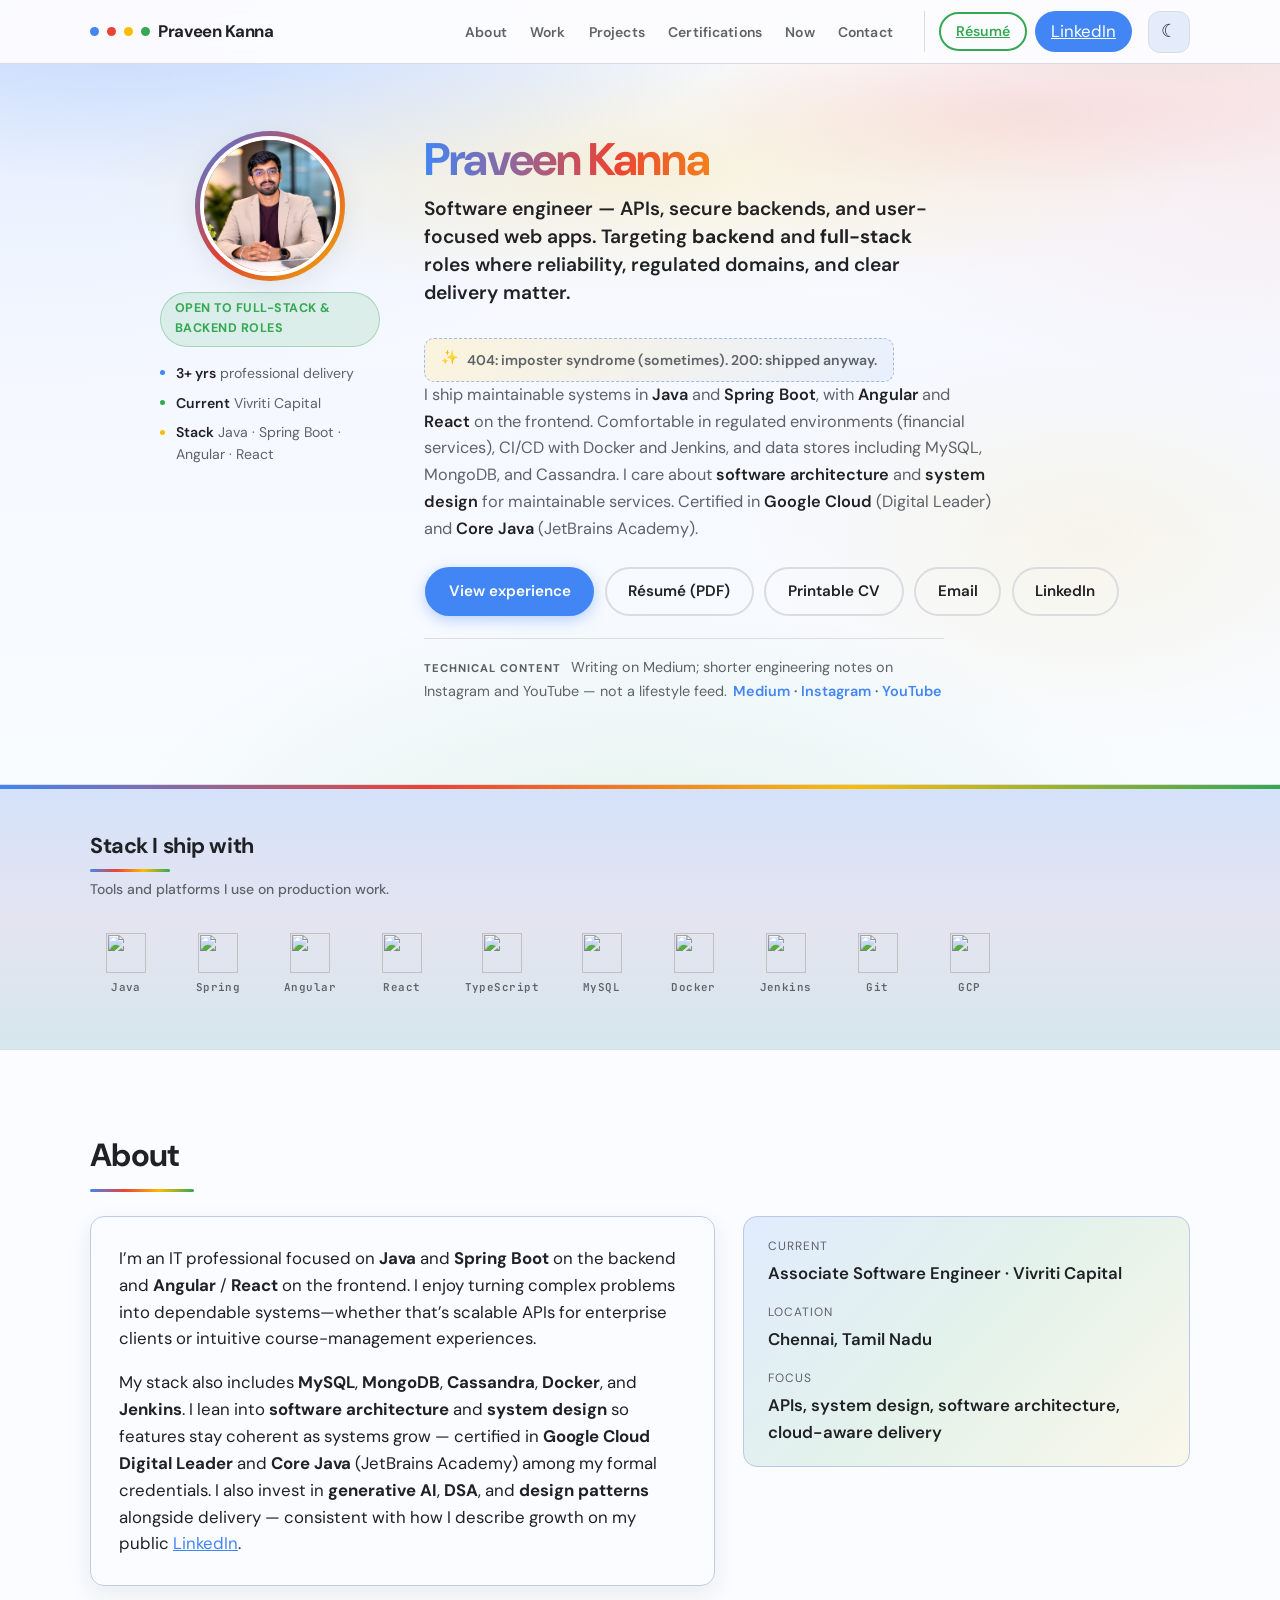
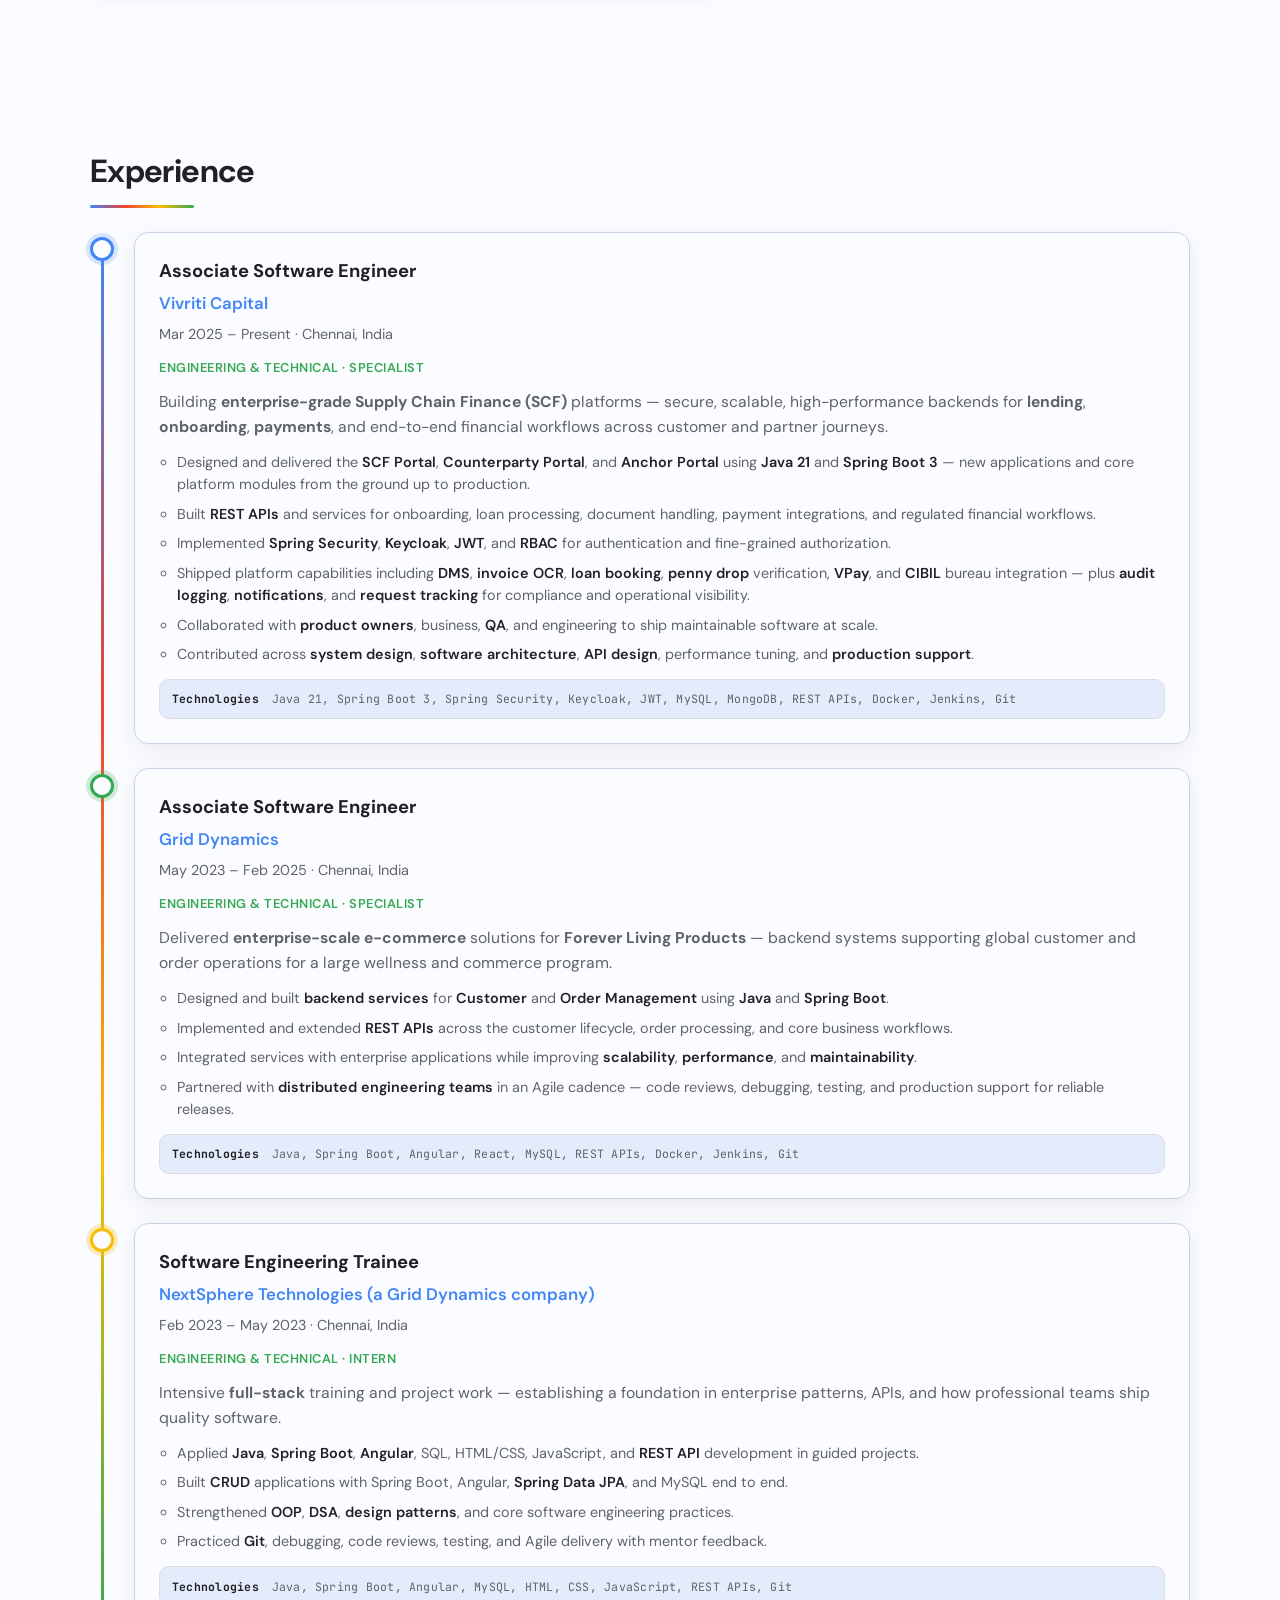
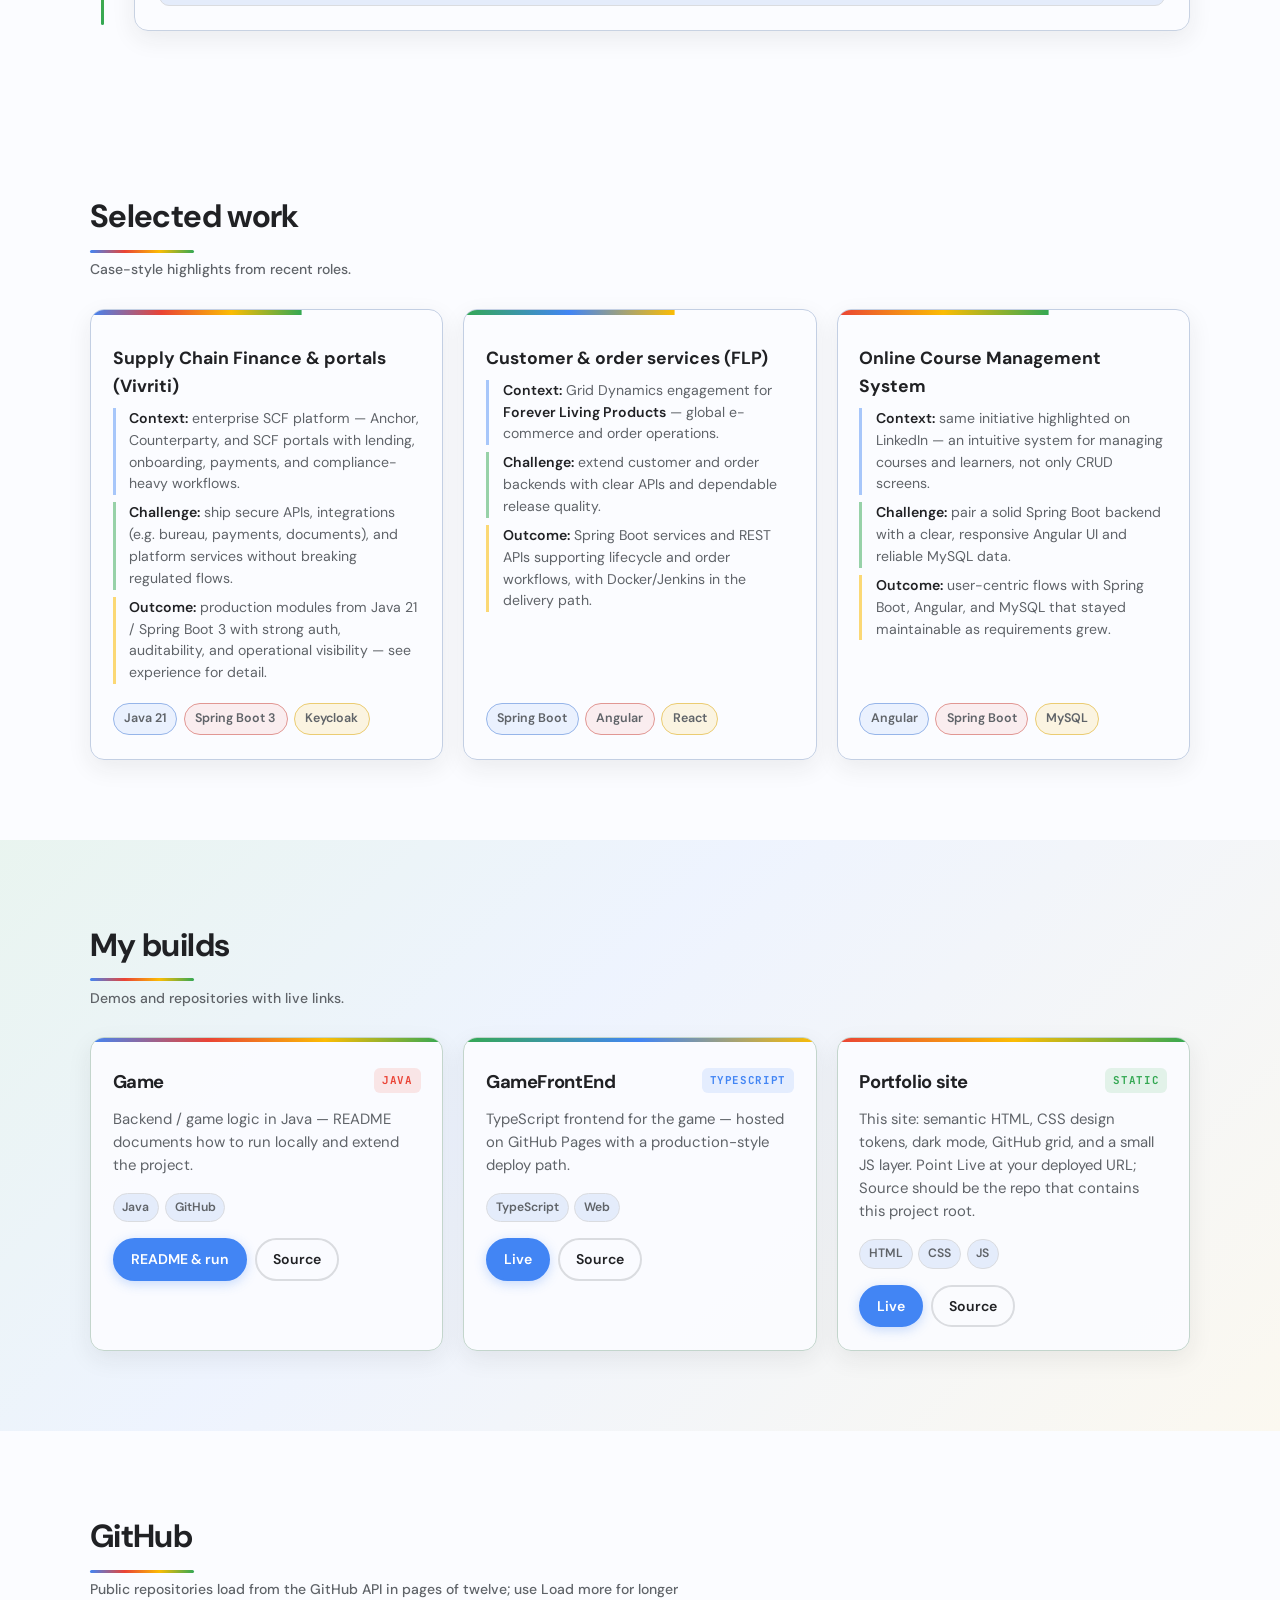
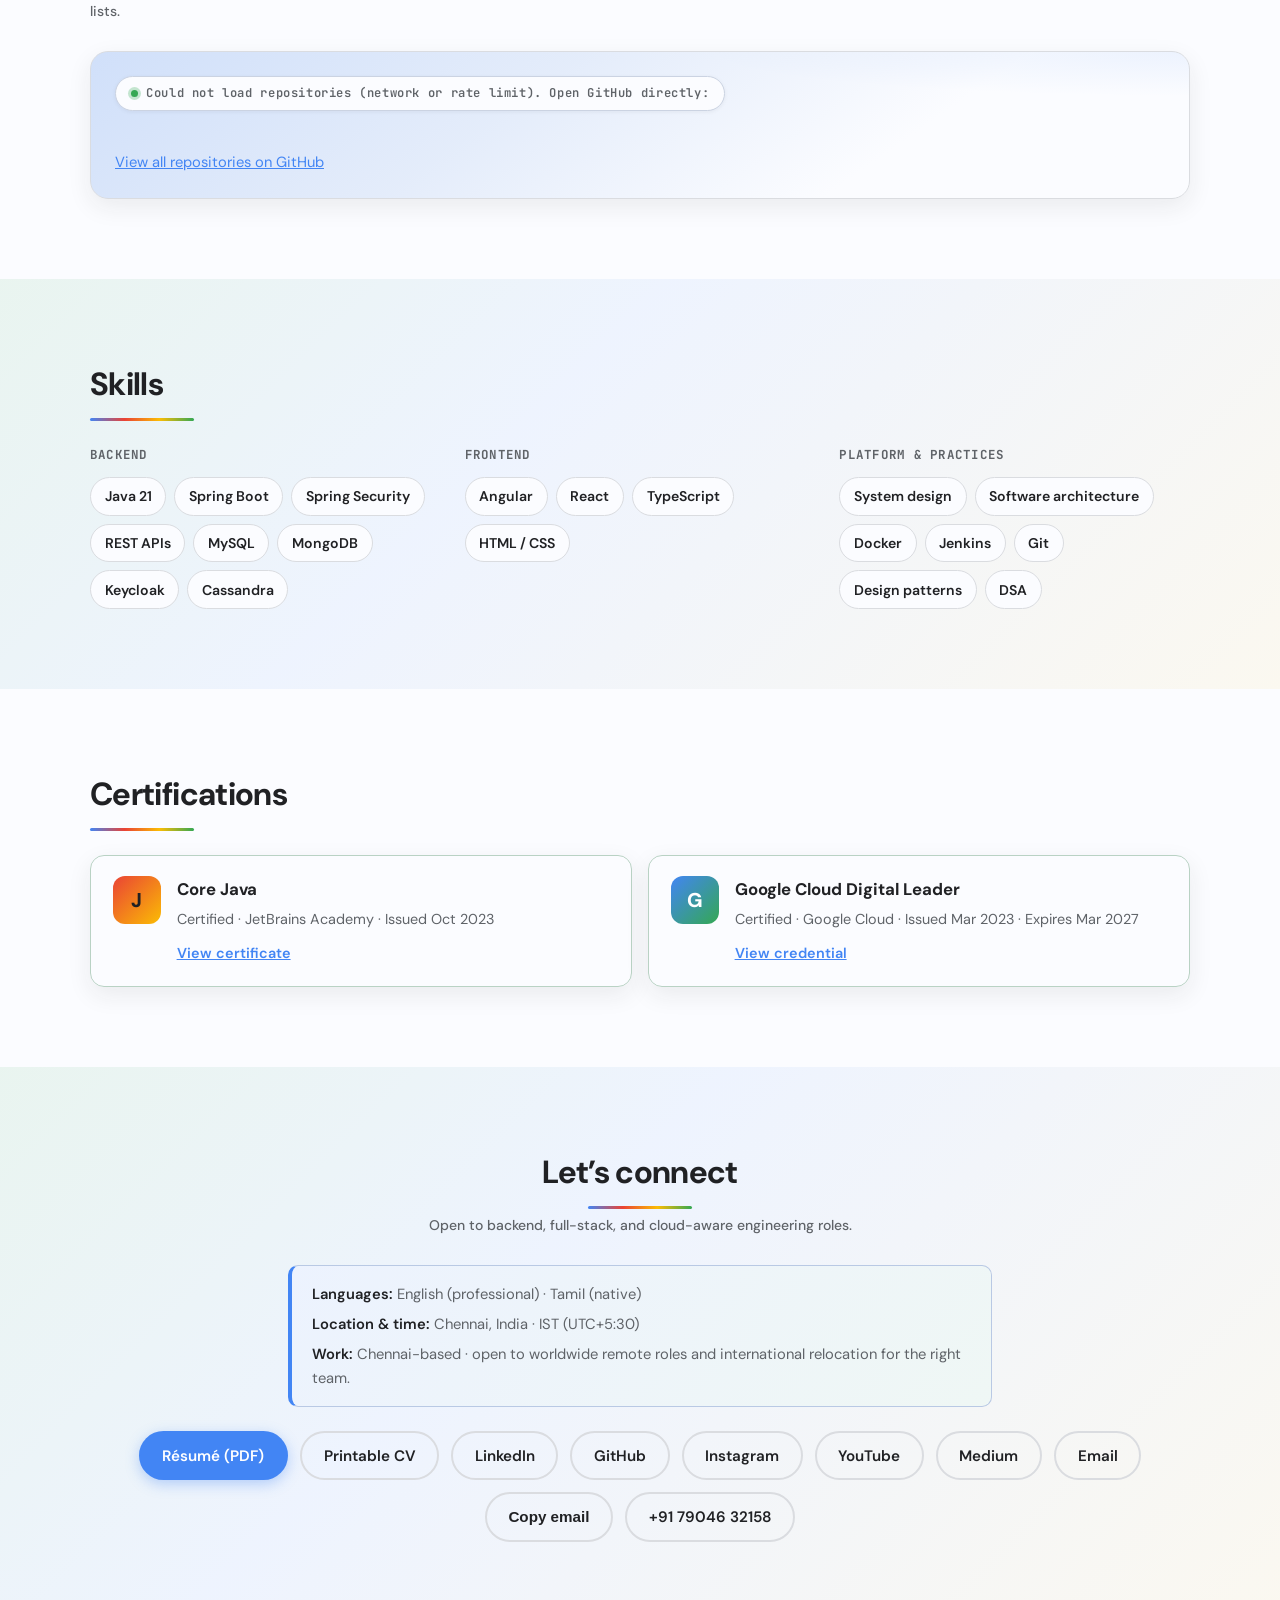
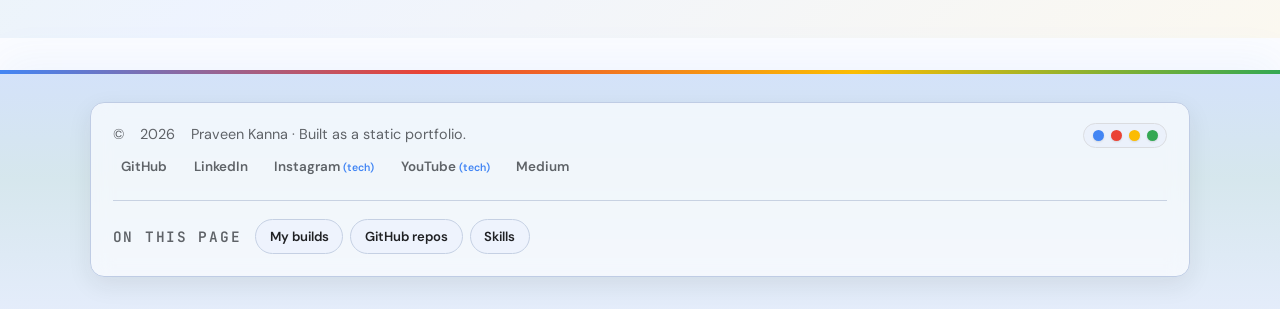
==== index.html @ 6d0a6ee9 "init commit" ====
<!DOCTYPE html>
<html lang="en">
  <head>
    <meta charset="UTF-8" />
    <meta name="viewport" content="width=device-width, initial-scale=1, viewport-fit=cover" />
    <meta name="theme-color" content="#ffffff" id="meta-theme" />
    <meta
      name="description"
      content="Praveen Kanna — Software Engineer (~3+ yrs). Java, Spring Boot, Angular, React. APIs, system design, regulated domains. Vivriti Capital. Chennai."
    />
    <meta property="og:title" content="Praveen Kanna | Software Engineer" />
    <meta property="og:description" content="Praveen Kanna — Software Engineer (~3+ yrs). Java, Spring Boot, Angular, React. APIs, system design, regulated domains. Vivriti Capital. Chennai." />
    <meta property="og:type" content="website" />
    <meta property="og:image" content="https://avatars.githubusercontent.com/u/164140467?v=4" />
    <meta name="twitter:card" content="summary_large_image" />
    <meta name="twitter:title" content="Praveen Kanna | Software Engineer" />
    <meta name="twitter:description" content="Praveen Kanna — Software Engineer (~3+ yrs). Java, Spring Boot, Angular, React. APIs, system design, regulated domains. Chennai." />
    <meta name="twitter:url" content="https://praveenkannaayyasamy.github.io/portfolio/" />
    <meta name="twitter:image" content="https://avatars.githubusercontent.com/u/164140467?v=4" />
    <!-- Canonical site URL — change both links if you use a custom domain (e.g. Netlify). -->
    <link rel="canonical" href="https://praveenkannaayyasamy.github.io/portfolio/" />
    <meta property="og:url" content="https://praveenkannaayyasamy.github.io/portfolio/" />
    <title>Praveen Kanna | Software Engineer</title>
    <script type="application/ld+json">
      {
        "@context": "https://schema.org",
        "@type": "Person",
        "name": "Praveen Kanna",
        "url": "https://praveenkannaayyasamy.github.io/portfolio/",
        "jobTitle": "Software Engineer",
        "email": "mailto:praveenkanna530@gmail.com",
        "telephone": "+91-7904632158",
        "address": {
          "@type": "PostalAddress",
          "addressLocality": "Chennai",
          "addressRegion": "Tamil Nadu",
          "addressCountry": "IN"
        },
        "sameAs": [
          "https://github.com/PraveenKannaAyyasamy",
          "https://www.linkedin.com/in/praveen-kanna-ayyasamy",
          "https://medium.com/@praveenkannaayyasamy",
          "https://www.instagram.com/praveenkannaayyasamy/",
          "https://www.youtube.com/@PraveenKannaAyyasamy"
        ],
        "knowsAbout": [
          "Java",
          "Spring Boot",
          "Angular",
          "React",
          "REST APIs",
          "Docker",
          "MongoDB",
          "Keycloak",
          "System design",
          "Software architecture",
          "Design patterns",
          "Generative AI"
        ]
      }
    </script>
    <link rel="preconnect" href="https://fonts.googleapis.com" />
    <link rel="preconnect" href="https://fonts.gstatic.com" crossorigin />
    <link rel="preconnect" href="https://avatars.githubusercontent.com" crossorigin />
    <link rel="preconnect" href="https://cdn.jsdelivr.net" crossorigin />
    <link rel="preconnect" href="https://api.github.com" crossorigin />
    <link rel="preconnect" href="https://medium.com" crossorigin />
    <script>
      (function () {
        try {
          var t = localStorage.getItem("theme");
          if (t === "dark" || (!t && window.matchMedia("(prefers-color-scheme: dark)").matches)) {
            document.documentElement.setAttribute("data-theme", "dark");
          }
        } catch (e) {}
      })();
    </script>
    <link
      href="https://fonts.googleapis.com/css2?family=DM+Sans:wght@400;500;600;700&family=JetBrains+Mono:wght@500;600&display=swap"
      rel="stylesheet"
    />
    <link rel="stylesheet" href="styles.css" />
    <noscript>
      <style>
        .reveal {
          opacity: 1 !important;
          transform: none !important;
        }
      </style>
    </noscript>
  </head>
  <body>
    <div class="scroll-progress" id="scroll-progress" aria-hidden="true"></div>
    <a class="skip-link" href="#main">Skip to content</a>

    <header class="site-header">
      <div class="header-inner">
        <a class="logo" href="#top" aria-label="Home">
          <span class="logo-dot logo-dot--b"></span>
          <span class="logo-dot logo-dot--r"></span>
          <span class="logo-dot logo-dot--y"></span>
          <span class="logo-dot logo-dot--g"></span>
          <span class="logo-text">Praveen Kanna</span>
        </a>
        <nav id="site-nav" class="site-nav" aria-label="Primary">
          <ul class="site-nav__list">
            <li><a href="#about">About</a></li>
            <li><a href="#experience">Work</a></li>
            <li><a href="#projects">Projects</a></li>
            <li><a href="#certifications">Certifications</a></li>
            <li><a href="now.html">Now</a></li>
            <li><a href="#contact">Contact</a></li>
          </ul>
          <ul class="site-nav__actions">
            <li>
              <a
                class="nav-resume"
                href="resume/Praveen-Kanna-Resume.pdf"
                download
                target="_blank"
                rel="noopener noreferrer"
                >Résumé</a
              >
            </li>
            <li>
              <a class="nav-cta" href="https://www.linkedin.com/in/praveen-kanna-ayyasamy" target="_blank" rel="noopener noreferrer">LinkedIn</a>
            </li>
          </ul>
        </nav>
        <button
          type="button"
          class="theme-toggle"
          id="theme-toggle"
          aria-label="Toggle color theme"
          title="Light / dark theme"
        >
          <span class="theme-toggle__sun" aria-hidden="true">☀</span>
          <span class="theme-toggle__moon" aria-hidden="true">☾</span>
        </button>
        <button
          class="nav-toggle"
          type="button"
          aria-expanded="false"
          aria-controls="site-nav"
          aria-label="Open menu"
        >
          <span></span><span></span><span></span>
        </button>
      </div>
    </header>

    <main id="main">
      <section id="top" class="hero">
        <div class="hero-glow" aria-hidden="true"></div>
        <div class="hero-layout container">
          <div class="hero-aside">
            <div class="hero-avatar-wrap animate-hero" style="--d: 0ms">
              <img
                class="hero-avatar"
                src="images/profile.png"
                alt="Portrait of Praveen Kanna"
                width="140"
                height="140"
                decoding="async"
                fetchpriority="high"
                loading="eager"
                onerror="this.onerror=null;this.src='https://avatars.githubusercontent.com/u/164140467?v=4';"
              />
            </div>
            <p class="hero-badge animate-hero" style="--d: 40ms">Open to full-stack &amp; backend roles</p>
            <ul class="hero-quickfacts animate-hero" style="--d: 80ms">
              <li><strong>3+ yrs</strong> professional delivery</li>
              <li><strong>Current</strong> Vivriti Capital</li>
              <li><strong>Stack</strong> Java · Spring Boot · Angular · React</li>
            </ul>
          </div>
          <div class="hero-main">
            <h1 class="hero-title animate-hero" style="--d: 100ms">
              <span class="hero-title__name name-gradient">Praveen Kanna</span>
            </h1>
    
            <p class="hero-role animate-hero" style="--d: 150ms">
              Software engineer — APIs, secure backends, and user-focused web apps. Targeting
              <strong>backend</strong> and <strong>full-stack</strong> roles where reliability, regulated domains, and
              clear delivery matter.
            </p>
            <p class="hero-funline animate-hero" id="hero-funline" style="--d: 175ms" role="note">
              <span class="hero-funline__emoji" aria-hidden="true">✨</span>
              <span id="hero-funline-text">Ctrl+S is a quiet thank-you to Future You.</span>
            </p>
            <p class="hero-sub animate-hero" style="--d: 190ms">
              I ship maintainable systems in <strong>Java</strong> and <strong>Spring Boot</strong>, with
              <strong>Angular</strong> and <strong>React</strong> on the frontend. Comfortable in regulated
              environments (financial services), CI/CD with Docker and Jenkins, and data stores including MySQL,
              MongoDB, and Cassandra. I care about <strong>software architecture</strong> and <strong>system design</strong> for
              maintainable services. Certified in <strong>Google Cloud</strong> (Digital Leader) and
              <strong>Core Java</strong> (JetBrains Academy).
            </p>
            <div class="hero-actions animate-hero" style="--d: 230ms">
              <a class="btn btn-primary" href="#experience">View experience</a>
              <a
                class="btn btn-ghost"
                href="resume/Praveen-Kanna-Resume.pdf"
                download
                target="_blank"
                rel="noopener noreferrer"
                >Résumé (PDF)</a
              >
              <a class="btn btn-ghost" href="resume.html" target="_blank" rel="noopener noreferrer">Printable CV</a>
              <a class="btn btn-ghost" href="mailto:praveenkanna530@gmail.com">Email</a>
              <a
                class="btn btn-ghost"
                href="https://www.linkedin.com/in/praveen-kanna-ayyasamy"
                target="_blank"
                rel="noopener noreferrer"
                >LinkedIn</a
              >
            </div>
            <p class="hero-tech-follow animate-hero" style="--d: 250ms">
              <span class="hero-tech-follow__label">Technical content</span>
              <span class="hero-tech-follow__note"
                >Writing on Medium; shorter engineering notes on Instagram and YouTube — not a lifestyle feed.</span
              >
              <span class="hero-tech-follow__links">
                <a
                  class="hero-tech-follow__link"
                  href="https://medium.com/@praveenkannaayyasamy"
                  target="_blank"
                  rel="noopener noreferrer"
                  aria-label="Medium — technical articles"
                  title="Longer technical articles"
                  >Medium</a
                >
                <span class="hero-tech-follow__dot" aria-hidden="true">·</span>
                <a
                  class="hero-tech-follow__link"
                  href="https://www.instagram.com/praveenkannaayyasamy/"
                  target="_blank"
                  rel="noopener noreferrer"
                  aria-label="Instagram — technical engineering content"
                  title="Technical posts: demos, tips, and build notes"
                  >Instagram</a
                >
                <span class="hero-tech-follow__dot" aria-hidden="true">·</span>
                <a
                  class="hero-tech-follow__link"
                  href="https://www.youtube.com/@PraveenKannaAyyasamy"
                  target="_blank"
                  rel="noopener noreferrer"
                  aria-label="YouTube — technical engineering videos"
                  title="Technical videos: walkthroughs and deep dives"
                  >YouTube</a
                >
              </span>
            </p>
          </div>
        </div>
      </section>

      <section id="stack" class="stack-section" aria-labelledby="stack-heading">
        <div class="container">
          <div class="stack-head reveal">
            <h2 id="stack-heading" class="stack-heading">
              <span class="stack-heading__text">Stack I ship with</span>
            </h2>
            <p class="section-subtitle reveal">Tools and platforms I use on production work.</p>
          </div>
          <ul class="stack-icons reveal" aria-label="Technologies">
            <li>
              <a
                class="stack-icons__link"
                href="https://dev.java/learn/"
                target="_blank"
                rel="noopener noreferrer"
                title="Java — official learning hub"
                ><img src="https://cdn.jsdelivr.net/gh/devicons/devicon@latest/icons/java/java-original.svg" alt="" width="40" height="40" decoding="async" /><span>Java</span></a
              >
            </li>
            <li>
              <a
                class="stack-icons__link"
                href="https://spring.io/projects/spring-boot"
                target="_blank"
                rel="noopener noreferrer"
                title="Spring Boot documentation"
                ><img src="https://cdn.jsdelivr.net/gh/devicons/devicon@latest/icons/spring/spring-original.svg" alt="" width="40" height="40" decoding="async" /><span>Spring</span></a
              >
            </li>
            <li>
              <a
                class="stack-icons__link"
                href="https://angular.dev"
                target="_blank"
                rel="noopener noreferrer"
                title="Angular documentation"
                ><img src="https://cdn.jsdelivr.net/gh/devicons/devicon@latest/icons/angularjs/angularjs-original.svg" alt="" width="40" height="40" decoding="async" /><span>Angular</span></a
              >
            </li>
            <li>
              <a
                class="stack-icons__link"
                href="https://react.dev"
                target="_blank"
                rel="noopener noreferrer"
                title="React documentation"
                ><img src="https://cdn.jsdelivr.net/gh/devicons/devicon@latest/icons/react/react-original.svg" alt="" width="40" height="40" decoding="async" loading="lazy" /><span>React</span></a
              >
            </li>
            <li>
              <a
                class="stack-icons__link"
                href="https://www.typescriptlang.org/docs/"
                target="_blank"
                rel="noopener noreferrer"
                title="TypeScript documentation"
                ><img src="https://cdn.jsdelivr.net/gh/devicons/devicon@latest/icons/typescript/typescript-original.svg" alt="" width="40" height="40" decoding="async" loading="lazy" /><span>TypeScript</span></a
              >
            </li>
            <li>
              <a
                class="stack-icons__link"
                href="https://dev.mysql.com/doc/"
                target="_blank"
                rel="noopener noreferrer"
                title="MySQL documentation"
                ><img src="https://cdn.jsdelivr.net/gh/devicons/devicon@latest/icons/mysql/mysql-original.svg" alt="" width="40" height="40" decoding="async" loading="lazy" /><span>MySQL</span></a
              >
            </li>
            <li>
              <a
                class="stack-icons__link"
                href="https://docs.docker.com/"
                target="_blank"
                rel="noopener noreferrer"
                title="Docker documentation"
                ><img src="https://cdn.jsdelivr.net/gh/devicons/devicon@latest/icons/docker/docker-original.svg" alt="" width="40" height="40" decoding="async" loading="lazy" /><span>Docker</span></a
              >
            </li>
            <li>
              <a
                class="stack-icons__link"
                href="https://www.jenkins.io/doc/"
                target="_blank"
                rel="noopener noreferrer"
                title="Jenkins documentation"
                ><img src="https://cdn.jsdelivr.net/gh/devicons/devicon@latest/icons/jenkins/jenkins-original.svg" alt="" width="40" height="40" decoding="async" loading="lazy" /><span>Jenkins</span></a
              >
            </li>
            <li>
              <a
                class="stack-icons__link"
                href="https://git-scm.com/doc"
                target="_blank"
                rel="noopener noreferrer"
                title="Git documentation"
                ><img src="https://cdn.jsdelivr.net/gh/devicons/devicon@latest/icons/git/git-original.svg" alt="" width="40" height="40" decoding="async" loading="lazy" /><span>Git</span></a
              >
            </li>
            <li>
              <a
                class="stack-icons__link"
                href="https://cloud.google.com/docs"
                target="_blank"
                rel="noopener noreferrer"
                title="Google Cloud documentation"
                ><img src="https://cdn.jsdelivr.net/gh/devicons/devicon@latest/icons/googlecloud/googlecloud-original.svg" alt="" width="40" height="40" decoding="async" loading="lazy" /><span>GCP</span></a
              >
            </li>
          </ul>
        </div>
      </section>

      <section id="about" class="section">
        <div class="container">
          <h2 class="section-title reveal">About</h2>
          <div class="about-grid">
            <div class="about-card reveal">
              <p>
                I’m an IT professional focused on <strong>Java</strong> and <strong>Spring Boot</strong>
                on the backend and <strong>Angular</strong> / <strong>React</strong> on the frontend. I
                enjoy turning complex problems into dependable systems—whether that’s scalable APIs for
                enterprise clients or intuitive course-management experiences.
              </p>
              <p>
                My stack also includes <strong>MySQL</strong>, <strong>MongoDB</strong>, <strong>Cassandra</strong>,
                <strong>Docker</strong>, and <strong>Jenkins</strong>. I lean into <strong>software architecture</strong>
                and <strong>system design</strong> so features stay coherent as systems grow — certified in
                <strong>Google Cloud Digital Leader</strong> and <strong>Core Java</strong> (JetBrains Academy) among my
                formal credentials. I also invest in <strong>generative AI</strong>,
                <strong>DSA</strong>, and <strong>design patterns</strong> alongside delivery — consistent with how I
                describe growth on my public <a href="https://www.linkedin.com/in/praveen-kanna-ayyasamy" target="_blank" rel="noopener noreferrer">LinkedIn</a>.
              </p>
            </div>
            <aside class="about-meta reveal" data-reveal-delay="80">
              <dl>
                <dt>Current</dt>
                <dd>Associate Software Engineer · Vivriti Capital</dd>
                <dt>Location</dt>
                <dd>Chennai, Tamil Nadu</dd>
                <dt>Focus</dt>
                <dd>APIs, system design, software architecture, cloud-aware delivery</dd>
              </dl>
            </aside>
          </div>
        </div>
      </section>

      <section id="experience" class="section">
        <div class="container">
          <h2 class="section-title reveal">Experience</h2>
          <ol class="timeline">
            <li class="timeline-item reveal">
              <div class="timeline-marker" aria-hidden="true"></div>
              <div class="timeline-card">
                <h3>Associate Software Engineer</h3>
                <p class="timeline-company">Vivriti Capital</p>
                <p class="timeline-dates">Mar 2025 – Present · Chennai, India</p>
                <p class="timeline-role">Engineering &amp; technical · Specialist</p>
                <p class="timeline-desc">
                  Building <strong>enterprise-grade Supply Chain Finance (SCF)</strong> platforms — secure, scalable,
                  high-performance backends for <strong>lending</strong>, <strong>onboarding</strong>,
                  <strong>payments</strong>, and end-to-end financial workflows across customer and partner journeys.
                </p>
                <ul class="timeline-highlights">
                  <li>
                    Designed and delivered the <strong>SCF Portal</strong>, <strong>Counterparty Portal</strong>, and
                    <strong>Anchor Portal</strong> using <strong>Java 21</strong> and <strong>Spring Boot 3</strong> —
                    new applications and core platform modules from the ground up to production.
                  </li>
                  <li>
                    Built <strong>REST APIs</strong> and services for onboarding, loan processing, document handling,
                    payment integrations, and regulated financial workflows.
                  </li>
                  <li>
                    Implemented <strong>Spring Security</strong>, <strong>Keycloak</strong>, <strong>JWT</strong>, and
                    <strong>RBAC</strong> for authentication and fine-grained authorization.
                  </li>
                  <li>
                    Shipped platform capabilities including <strong>DMS</strong>, <strong>invoice OCR</strong>,
                    <strong>loan booking</strong>, <strong>penny drop</strong> verification, <strong>VPay</strong>, and
                    <strong>CIBIL</strong> bureau integration — plus <strong>audit logging</strong>,
                    <strong>notifications</strong>, and <strong>request tracking</strong> for compliance and
                    operational visibility.
                  </li>
                  <li>
                    Collaborated with <strong>product owners</strong>, business, <strong>QA</strong>, and engineering to
                    ship maintainable software at scale.
                  </li>
                  <li>
                    Contributed across <strong>system design</strong>, <strong>software architecture</strong>,
                    <strong>API design</strong>, performance tuning, and <strong>production support</strong>.
                  </li>
                </ul>
                <p class="timeline-tech">
                  <strong>Technologies</strong>
                  Java 21, Spring Boot 3, Spring Security, Keycloak, JWT, MySQL, MongoDB, REST APIs, Docker, Jenkins, Git
                </p>
              </div>
            </li>
            <li class="timeline-item reveal" data-reveal-delay="60">
              <div class="timeline-marker" aria-hidden="true"></div>
              <div class="timeline-card">
                <h3>Associate Software Engineer</h3>
                <p class="timeline-company">Grid Dynamics</p>
                <p class="timeline-dates">May 2023 – Feb 2025 · Chennai, India</p>
                <p class="timeline-role">Engineering &amp; technical · Specialist</p>
                <p class="timeline-desc">
                  Delivered <strong>enterprise-scale e-commerce</strong> solutions for
                  <strong>Forever Living Products</strong> — backend systems supporting global customer and order
                  operations for a large wellness and commerce program.
                </p>
                <ul class="timeline-highlights">
                  <li>
                    Designed and built <strong>backend services</strong> for <strong>Customer</strong> and
                    <strong>Order Management</strong> using <strong>Java</strong> and <strong>Spring Boot</strong>.
                  </li>
                  <li>
                    Implemented and extended <strong>REST APIs</strong> across the customer lifecycle, order processing,
                    and core business workflows.
                  </li>
                  <li>
                    Integrated services with enterprise applications while improving <strong>scalability</strong>,
                    <strong>performance</strong>, and <strong>maintainability</strong>.
                  </li>
                  <li>
                    Partnered with <strong>distributed engineering teams</strong> in an Agile cadence — code reviews,
                    debugging, testing, and production support for reliable releases.
                  </li>
                </ul>
                <p class="timeline-tech">
                  <strong>Technologies</strong>
                  Java, Spring Boot, Angular, React, MySQL, REST APIs, Docker, Jenkins, Git
                </p>
              </div>
            </li>
            <li class="timeline-item reveal" data-reveal-delay="120">
              <div class="timeline-marker" aria-hidden="true"></div>
              <div class="timeline-card">
                <h3>Software Engineering Trainee</h3>
                <p class="timeline-company">NextSphere Technologies (a Grid Dynamics company)</p>
                <p class="timeline-dates">Feb 2023 – May 2023 · Chennai, India</p>
                <p class="timeline-role">Engineering &amp; technical · Intern</p>
                <p class="timeline-desc">
                  Intensive <strong>full-stack</strong> training and project work — establishing a foundation in
                  enterprise patterns, APIs, and how professional teams ship quality software.
                </p>
                <ul class="timeline-highlights">
                  <li>
                    Applied <strong>Java</strong>, <strong>Spring Boot</strong>, <strong>Angular</strong>, SQL,
                    HTML/CSS, JavaScript, and <strong>REST API</strong> development in guided projects.
                  </li>
                  <li>
                    Built <strong>CRUD</strong> applications with Spring Boot, Angular, <strong>Spring Data JPA</strong>,
                    and MySQL end to end.
                  </li>
                  <li>
                    Strengthened <strong>OOP</strong>, <strong>DSA</strong>, <strong>design patterns</strong>, and core
                    software engineering practices.
                  </li>
                  <li>
                    Practiced <strong>Git</strong>, debugging, code reviews, testing, and Agile delivery with mentor
                    feedback.
                  </li>
                </ul>
                <p class="timeline-tech">
                  <strong>Technologies</strong>
                  Java, Spring Boot, Angular, MySQL, HTML, CSS, JavaScript, REST APIs, Git
                </p>
              </div>
            </li>
          </ol>
        </div>
      </section>

      <section id="projects" class="section">
        <div class="container">
          <h2 class="section-title reveal">Selected work</h2>
          <p class="section-subtitle reveal">Case-style highlights from recent roles.</p>
          <div class="project-grid">
            <article class="project-card reveal">
              <div class="project-strip" aria-hidden="true"></div>
              <h3>Supply Chain Finance &amp; portals (Vivriti)</h3>
              <ul class="project-case">
                <li>
                  <strong>Context:</strong> enterprise SCF platform — Anchor, Counterparty, and SCF portals with lending,
                  onboarding, payments, and compliance-heavy workflows.
                </li>
                <li>
                  <strong>Challenge:</strong> ship secure APIs, integrations (e.g. bureau, payments, documents), and
                  platform services without breaking regulated flows.
                </li>
                <li>
                  <strong>Outcome:</strong> production modules from Java 21 / Spring Boot 3 with strong auth, auditability,
                  and operational visibility — see experience for detail.
                </li>
              </ul>
              <ul class="project-tags">
                <li>Java 21</li>
                <li>Spring Boot 3</li>
                <li>Keycloak</li>
              </ul>
            </article>
            <article class="project-card reveal" data-reveal-delay="80">
              <div class="project-strip project-strip--alt" aria-hidden="true"></div>
              <h3>Customer &amp; order services (FLP)</h3>
              <ul class="project-case">
                <li>
                  <strong>Context:</strong> Grid Dynamics engagement for <strong>Forever Living Products</strong> —
                  global e-commerce and order operations.
                </li>
                <li>
                  <strong>Challenge:</strong> extend customer and order backends with clear APIs and dependable release
                  quality.
                </li>
                <li>
                  <strong>Outcome:</strong> Spring Boot services and REST APIs supporting lifecycle and order workflows,
                  with Docker/Jenkins in the delivery path.
                </li>
              </ul>
              <ul class="project-tags">
                <li>Spring Boot</li>
                <li>Angular</li>
                <li>React</li>
              </ul>
            </article>
            <article class="project-card reveal" data-reveal-delay="160">
              <div class="project-strip project-strip--wide" aria-hidden="true"></div>
              <h3>Online Course Management System</h3>
              <ul class="project-case">
                <li>
                  <strong>Context:</strong> same initiative highlighted on LinkedIn — an intuitive system for managing
                  courses and learners, not only CRUD screens.
                </li>
                <li>
                  <strong>Challenge:</strong> pair a solid Spring Boot backend with a clear, responsive Angular UI and
                  reliable MySQL data.
                </li>
                <li>
                  <strong>Outcome:</strong> user-centric flows with Spring Boot, Angular, and MySQL that stayed
                  maintainable as requirements grew.
                </li>
              </ul>
              <ul class="project-tags">
                <li>Angular</li>
                <li>Spring Boot</li>
                <li>MySQL</li>
              </ul>
            </article>
          </div>
        </div>
      </section>

      <section id="my-builds" class="section section--alt">
        <div class="container">
          <h2 class="section-title reveal">My builds</h2>
          <p class="section-subtitle reveal">Demos and repositories with live links.</p>
          <div class="build-grid">
            <article class="build-card reveal">
              <div class="build-card__strip" aria-hidden="true"></div>
              <header class="build-card__head">
                <h3>Game</h3>
                <span class="build-card__lang">Java</span>
              </header>
              <p class="build-card__desc">
                Backend / game logic in Java — README documents how to run locally and extend the project.
              </p>
              <ul class="build-card__tags">
                <li>Java</li>
                <li>GitHub</li>
              </ul>
              <div class="build-links">
                <a
                  class="build-link build-link--primary"
                  href="https://github.com/PraveenKannaAyyasamy/Game#readme"
                  target="_blank"
                  rel="noopener noreferrer"
                  >README &amp; run</a
                >
                <a class="build-link" href="https://github.com/PraveenKannaAyyasamy/Game" target="_blank" rel="noopener noreferrer">Source</a>
              </div>
            </article>
            <article class="build-card reveal" data-reveal-delay="60">
              <div class="build-card__strip build-card__strip--alt" aria-hidden="true"></div>
              <header class="build-card__head">
                <h3>GameFrontEnd</h3>
                <span class="build-card__lang build-card__lang--ts">TypeScript</span>
              </header>
              <p class="build-card__desc">
                TypeScript frontend for the game — hosted on GitHub Pages with a production-style deploy path.
              </p>
              <ul class="build-card__tags">
                <li>TypeScript</li>
                <li>Web</li>
              </ul>
              <div class="build-links">
                <a
                  class="build-link build-link--primary"
                  href="https://praveenkannaayyasamy.github.io/GameFrontEnd/"
                  target="_blank"
                  rel="noopener noreferrer"
                  >Live</a
                >
                <a
                  class="build-link"
                  href="https://github.com/PraveenKannaAyyasamy/GameFrontEnd"
                  target="_blank"
                  rel="noopener noreferrer"
                  >Source</a
                >
              </div>
            </article>
            <article class="build-card reveal" data-reveal-delay="120">
              <div class="build-card__strip build-card__strip--wide" aria-hidden="true"></div>
              <header class="build-card__head">
                <h3>Portfolio site</h3>
                <span class="build-card__lang build-card__lang--web">Static</span>
              </header>
              <p class="build-card__desc">
                This site: semantic HTML, CSS design tokens, dark mode, GitHub grid, and a small JS layer. Point Live at
                your deployed URL; Source should be the repo that contains this project root.
              </p>
              <ul class="build-card__tags">
                <li>HTML</li>
                <li>CSS</li>
                <li>JS</li>
              </ul>
              <div class="build-links">
                <a
                  class="build-link build-link--primary"
                  href="https://praveenkannaayyasamy.github.io/portfolio/"
                  target="_blank"
                  rel="noopener noreferrer"
                  >Live</a
                >
                <a
                  class="build-link"
                  href="https://github.com/PraveenKannaAyyasamy/portfolio"
                  target="_blank"
                  rel="noopener noreferrer"
                  >Source</a
                >
              </div>
            </article>
          </div>
        </div>
      </section>

      <section id="repos" class="section">
        <div class="container">
          <h2 class="section-title reveal" id="repos-heading">GitHub</h2>
          <p class="section-subtitle reveal">
            Public repositories load from the GitHub API in pages of twelve; use Load more for longer lists.
          </p>
          <div class="repo-showcase reveal" id="repo-showcase" aria-labelledby="repos-heading">
            <p class="repo-showcase__status" id="repo-showcase-status" aria-live="polite">Loading…</p>
            <ul class="repo-showcase__grid" id="repo-showcase-grid" role="list"></ul>
            <div class="repo-showcase__actions" id="repo-showcase-actions" hidden>
              <button type="button" class="btn btn-ghost repo-showcase__load-more" id="repo-showcase-load-more">
                Load more
              </button>
            </div>
            <p class="repo-showcase__fallback" id="repo-showcase-fallback" hidden>
              <a href="https://github.com/PraveenKannaAyyasamy?tab=repositories" target="_blank" rel="noopener noreferrer"
                >View all repositories on GitHub</a
              >
            </p>
          </div>
        </div>
      </section>

      <section id="skills" class="section section--alt">
        <div class="container">
          <h2 class="section-title reveal">Skills</h2>
          <div class="skills-wrap reveal">
            <div class="skill-group">
              <h3>Backend</h3>
              <ul class="skill-pills">
                <li>Java 21</li>
                <li>Spring Boot</li>
                <li>Spring Security</li>
                <li>REST APIs</li>
                <li>MySQL</li>
                <li>MongoDB</li>
                <li>Keycloak</li>
                <li>Cassandra</li>
              </ul>
            </div>
            <div class="skill-group">
              <h3>Frontend</h3>
              <ul class="skill-pills">
                <li>Angular</li>
                <li>React</li>
                <li>TypeScript</li>
                <li>HTML / CSS</li>
              </ul>
            </div>
            <div class="skill-group">
              <h3>Platform &amp; practices</h3>
              <ul class="skill-pills">
                <li>System design</li>
                <li>Software architecture</li>
                <li>Docker</li>
                <li>Jenkins</li>
                <li>Git</li>
                <li>Design patterns</li>
                <li>DSA</li>
              </ul>
            </div>
          </div>
        </div>
      </section>

      <section id="certifications" class="section">
        <div class="container">
          <h2 class="section-title reveal">Certifications</h2>
          <ul class="cert-list">
            <li class="cert-card reveal">
              <span class="cert-badge cert-badge--jb" aria-hidden="true">J</span>
              <div>
                <h3>Core Java</h3>
                <p>Certified · JetBrains Academy · Issued Oct 2023</p>
                <a
                  class="text-link"
                  href="https://hyperskill.org/certificates/9cdab645-b327-480e-9480-76d1deb70bbf.pdf"
                  target="_blank"
                  rel="noopener noreferrer"
                  >View certificate</a
                >
              </div>
            </li>
            <li class="cert-card reveal" data-reveal-delay="80">
              <span class="cert-badge" aria-hidden="true">G</span>
              <div>
                <h3>Google Cloud Digital Leader</h3>
                <p>Certified · Google Cloud · Issued Mar 2023 · Expires Mar 2027</p>
                <a
                  class="text-link"
                  href="https://credential.net/49353e8e-101a-46d6-9e80-898303f8ad4b"
                  target="_blank"
                  rel="noopener noreferrer"
                  >View credential</a
                >
              </div>
            </li>
          </ul>
        </div>
      </section>

      <section id="contact" class="section contact section--alt">
        <div class="container reveal">
          <h2 class="section-title">Let’s connect</h2>
          <p class="section-subtitle section-subtitle--center">
            Open to backend, full-stack, and cloud-aware engineering roles.
          </p>
          <div class="contact-meta">
            <p><strong>Languages:</strong> English (professional) · Tamil (native)</p>
            <p><strong>Location &amp; time:</strong> Chennai, India · IST (UTC+5:30)</p>
            <p><strong>Work:</strong> Chennai-based · open to worldwide remote roles and international relocation for the right team.</p>
          </div>
          <div class="contact-actions">
            <a
              class="btn btn-primary"
              href="resume/Praveen-Kanna-Resume.pdf"
              download
              target="_blank"
              rel="noopener noreferrer"
              >Résumé (PDF)</a
            >
            <a class="btn btn-ghost" href="resume.html" target="_blank" rel="noopener noreferrer">Printable CV</a>
            <a
              class="btn btn-ghost"
              href="https://www.linkedin.com/in/praveen-kanna-ayyasamy"
              target="_blank"
              rel="noopener noreferrer"
              >LinkedIn</a
            >
            <a
              class="btn btn-ghost"
              href="https://github.com/PraveenKannaAyyasamy"
              target="_blank"
              rel="noopener noreferrer"
              >GitHub</a
            >
            <a
              class="btn btn-ghost"
              href="https://www.instagram.com/praveenkannaayyasamy/"
              target="_blank"
              rel="noopener noreferrer"
              aria-label="Instagram — technical engineering content"
              title="Technical posts: demos, tips, and build notes"
              >Instagram</a
            >
            <a
              class="btn btn-ghost"
              href="https://www.youtube.com/@PraveenKannaAyyasamy"
              target="_blank"
              rel="noopener noreferrer"
              aria-label="YouTube — technical engineering videos"
              title="Technical videos: walkthroughs and deep dives"
              >YouTube</a
            >
            <a
              class="btn btn-ghost"
              href="https://medium.com/@praveenkannaayyasamy"
              target="_blank"
              rel="noopener noreferrer"
              aria-label="Medium — technical articles"
              title="Longer technical articles"
              >Medium</a
            >
            <a class="btn btn-ghost" href="mailto:praveenkanna530@gmail.com">Email</a>
            <button type="button" class="btn btn-ghost btn-copy" id="copy-email" data-email="praveenkanna530@gmail.com">
              Copy email
            </button>
            <a class="btn btn-ghost" href="tel:+917904632158">+91 79046 32158</a>
          </div>
        </div>
      </section>
    </main>

    <footer class="site-footer">
      <div class="container footer-inner">
        <div class="footer-top">
          <p class="footer-copy">
            © <span id="year"></span> Praveen Kanna · Built as a static portfolio.
            <span class="footer-social">
              <a href="https://github.com/PraveenKannaAyyasamy" target="_blank" rel="noopener noreferrer">GitHub</a>
              <a href="https://www.linkedin.com/in/praveen-kanna-ayyasamy" target="_blank" rel="noopener noreferrer">LinkedIn</a>
              <a
                href="https://www.instagram.com/praveenkannaayyasamy/"
                target="_blank"
                rel="noopener noreferrer"
                title="Technical engineering posts"
                >Instagram <span class="footer-social-tech">(tech)</span></a
              >
              <a
                href="https://www.youtube.com/@PraveenKannaAyyasamy"
                target="_blank"
                rel="noopener noreferrer"
                title="Technical engineering videos"
                >YouTube <span class="footer-social-tech">(tech)</span></a
              >
              <a
                href="https://medium.com/@praveenkannaayyasamy"
                target="_blank"
                rel="noopener noreferrer"
                title="Technical articles on Medium"
                >Medium</a
              >
            </span>
          </p>
          <p class="footer-colors" aria-hidden="true">
            <span class="footer-dot footer-dot--b" data-footer-dot="0"></span>
            <span class="footer-dot footer-dot--r" data-footer-dot="1"></span>
            <span class="footer-dot footer-dot--y" data-footer-dot="2"></span>
            <span class="footer-dot footer-dot--g" data-footer-dot="3"></span>
          </p>
        </div>
        <nav class="footer-sections" aria-labelledby="footer-nav-label">
          <p class="footer-sections__label" id="footer-nav-label">On this page</p>
          <ul class="footer-sections__list">
            <li><a class="footer-sections__link" href="#my-builds">My builds</a></li>
            <li><a class="footer-sections__link" href="#repos">GitHub repos</a></li>
            <li><a class="footer-sections__link" href="#skills">Skills</a></li>
          </ul>
        </nav>
      </div>
    </footer>

    <div id="fun-toast" class="fun-toast" role="status" aria-live="polite" hidden></div>

    <script src="script.js"></script>
  </body>
</html>
---- styles.css ----
/* Google-inspired palette + layout (light default; dark via data-theme) */
:root {
    --google-blue: #4285f4;
    --google-red: #ea4335;
    --google-yellow: #fbbc04;
    --google-green: #34a853;
    --ink: #202124;
    --ink-muted: #5f6368;
    --surface: #fbfcff;
    --surface-alt: color-mix(in srgb, var(--google-blue) 7%, #f0f4fb 93%);
    --border: #dadce0;
    --shadow: 0 8px 24px rgba(32, 33, 36, 0.08);
    --shadow-hover: 0 14px 40px rgba(32, 33, 36, 0.12);
    --radius: 14px;
    --radius-sm: 10px;
    --font: "DM Sans", system-ui, -apple-system, sans-serif;
    --font-mono: "JetBrains Mono", ui-monospace, monospace;
    --header-h: 64px;
    --header-bg: color-mix(in srgb, var(--surface) 82%, rgba(255, 255, 255, 0.65));
    --avatar-border: #ffffff;
    --reveal-duration: 0.65s;
    --reveal-ease: cubic-bezier(0.22, 1, 0.36, 1);
    --page-mesh: radial-gradient(120% 80% at 0% 0%, color-mix(in srgb, var(--google-blue) 14%, transparent), transparent 55%),
      radial-gradient(90% 70% at 100% 8%, color-mix(in srgb, var(--google-red) 10%, transparent), transparent 50%),
      radial-gradient(80% 60% at 50% 100%, color-mix(in srgb, var(--google-green) 12%, transparent), transparent 55%),
      radial-gradient(60% 50% at 85% 60%, color-mix(in srgb, var(--google-yellow) 8%, transparent), transparent 45%),
      linear-gradient(180deg, #fbfcff 0%, #f5f8ff 45%, #fafdff 100%);
  }
  
  [data-theme="dark"] {
    --ink: #e8eaed;
    --ink-muted: #9aa0a6;
    --surface: #121314;
    --surface-alt: color-mix(in srgb, var(--google-blue) 14%, #1a1d22 86%);
    --border: #3c4043;
    --shadow: 0 8px 28px rgba(0, 0, 0, 0.45);
    --shadow-hover: 0 16px 48px rgba(0, 0, 0, 0.55);
    --header-bg: color-mix(in srgb, var(--surface) 88%, rgba(66, 133, 244, 0.12));
    --avatar-border: #2d2e30;
    --page-mesh: radial-gradient(100% 70% at 0% 0%, color-mix(in srgb, var(--google-blue) 22%, transparent), transparent 50%),
      radial-gradient(80% 60% at 100% 0%, color-mix(in srgb, var(--google-green) 14%, transparent), transparent 50%),
      radial-gradient(90% 80% at 50% 100%, color-mix(in srgb, var(--google-red) 10%, transparent), transparent 55%),
      linear-gradient(180deg, #121314 0%, #161a20 50%, #121314 100%);
  }
  
  *,
  *::before,
  *::after {
    box-sizing: border-box;
  }
  
  html {
    scroll-behavior: smooth;
    overflow-x: clip;
  }
  
  @media (prefers-reduced-motion: reduce) {
    html {
      scroll-behavior: auto;
    }
  }
  
  body {
    margin: 0;
    font-family: var(--font);
    font-size: 1.05rem;
    line-height: 1.6;
    color: var(--ink);
    background-color: var(--surface);
    background-image: var(--page-mesh);
    background-attachment: fixed;
    overflow-wrap: break-word;
  }
  
  .skip-link {
    position: absolute;
    left: -999px;
    top: 0;
    padding: 0.75rem 1rem;
    background: var(--google-blue);
    color: #fff;
    z-index: 100;
    border-radius: 0 0 var(--radius-sm) 0;
  }
  
  .skip-link:focus {
    left: 0;
  }
  
  img {
    max-width: 100%;
    height: auto;
  }
  
  a {
    color: var(--google-blue);
  }
  
  a:focus-visible,
  button:focus-visible {
    outline: 3px solid var(--google-yellow);
    outline-offset: 2px;
  }
  
  code {
    font-size: 0.9em;
    font-family: var(--font-mono);
    background: var(--surface-alt);
    padding: 0.15em 0.4em;
    border-radius: 6px;
    border: 1px solid var(--border);
  }
  
  .container {
    width: min(1100px, 92vw);
    max-width: 100%;
    margin-inline: auto;
  }
  
  /* Header */
  .site-header {
    position: sticky;
    top: 0;
    z-index: 50;
    height: var(--header-h);
    padding-left: env(safe-area-inset-left, 0);
    padding-right: env(safe-area-inset-right, 0);
    background: var(--header-bg);
    backdrop-filter: blur(12px);
    border-bottom: 1px solid var(--border);
    transition: box-shadow 0.3s var(--reveal-ease);
  }
  
  .site-header.is-scrolled {
    box-shadow: var(--shadow);
  }
  
  .header-inner {
    width: min(1100px, 92vw);
    margin-inline: auto;
    height: 100%;
    display: flex;
    align-items: center;
    justify-content: space-between;
    gap: 1rem;
  }
  
  .logo {
    display: inline-flex;
    align-items: center;
    gap: 0.5rem;
    text-decoration: none;
    color: var(--ink);
    font-weight: 700;
    letter-spacing: -0.02em;
  }
  
  .logo-text {
    transition: color 0.25s ease;
  }
  
  .logo:hover .logo-text {
    color: var(--google-blue);
  }
  
  .logo-dot {
    width: 9px;
    height: 9px;
    border-radius: 50%;
    display: inline-block;
    animation: dot-pop 2.4s ease-in-out infinite;
  }
  
  .logo-dot--b {
    background: var(--google-blue);
    animation-delay: 0s;
  }
  .logo-dot--r {
    background: var(--google-red);
    animation-delay: 0.15s;
  }
  .logo-dot--y {
    background: var(--google-yellow);
    animation-delay: 0.3s;
  }
  .logo-dot--g {
    background: var(--google-green);
    animation-delay: 0.45s;
  }
  
  @keyframes dot-pop {
    0%,
    100% {
      transform: translateY(0);
    }
    50% {
      transform: translateY(-3px);
    }
  }
  
  .nav-toggle {
    display: none;
    flex-direction: column;
    gap: 5px;
    background: transparent;
    border: 0;
    padding: 0.5rem;
    cursor: pointer;
  }
  
  .nav-toggle span {
    display: block;
    width: 22px;
    height: 2px;
    background: var(--ink);
    border-radius: 2px;
    transition: transform 0.25s ease, opacity 0.25s ease;
  }
  
  .site-nav__list,
  .site-nav__actions {
    list-style: none;
    margin: 0;
    padding: 0;
  }
  
  .site-nav__list {
    display: flex;
    flex-wrap: wrap;
    align-items: center;
    gap: 0.15rem 0.35rem;
  }
  
  .site-nav__list a {
    text-decoration: none;
    color: var(--ink-muted);
    font-weight: 600;
    font-size: 0.84rem;
    letter-spacing: 0.01em;
    padding: 0.42rem 0.55rem;
    border-radius: 8px;
    transition: color 0.18s ease, background 0.18s ease;
  }
  
  .site-nav__list a:hover,
  .site-nav__list a:focus-visible {
    color: var(--google-blue);
    background: color-mix(in srgb, var(--google-blue) 10%, transparent);
  }
  
  [data-theme="dark"] .site-nav__list a:hover,
  [data-theme="dark"] .site-nav__list a:focus-visible {
    color: #8ab4f8;
    background: color-mix(in srgb, var(--google-blue) 18%, transparent);
  }
  
  .nav-cta {
    padding: 0.45rem 1rem !important;
    border-radius: 999px;
    background: var(--google-blue);
    color: #fff !important;
    transition: transform 0.2s ease, box-shadow 0.2s ease, background 0.2s ease;
  }
  
  .nav-cta::after {
    display: none !important;
  }
  
  .nav-cta:hover {
    background: #3367d6;
    transform: translateY(-1px);
    box-shadow: 0 6px 16px rgba(66, 133, 244, 0.35);
  }
  
  .nav-resume {
    padding: 0.42rem 0.95rem !important;
    border-radius: 999px;
    border: 2px solid var(--google-green);
    color: var(--google-green) !important;
    font-weight: 600 !important;
    font-size: 0.88rem !important;
  }
  
  .nav-resume::after {
    display: none !important;
  }
  
  .nav-resume:hover {
    background: rgba(52, 168, 83, 0.1);
    color: var(--ink) !important;
  }
  
  .site-nav__actions {
    display: flex;
    flex-wrap: wrap;
    align-items: center;
    gap: 0.45rem;
  }
  
  .site-nav__actions a {
    display: inline-flex;
    align-items: center;
    justify-content: center;
  }
  
  @media (min-width: 1025px) {
    .site-nav {
      flex: 1;
      display: flex;
      align-items: center;
      justify-content: flex-end;
      gap: 0.65rem 1rem;
      min-width: 0;
    }
  
    .site-nav__list {
      justify-content: flex-end;
      gap: 0.1rem 0.25rem;
    }
  
    .site-nav__list a {
      font-size: 0.875rem;
      padding: 0.45rem 0.6rem;
    }
  
    .site-nav__actions {
      flex-shrink: 0;
      padding-left: 0.85rem;
      margin-left: 0.35rem;
      border-left: 1px solid var(--border);
      gap: 0.5rem;
    }
  }
  
  .theme-toggle {
    flex-shrink: 0;
    width: 42px;
    height: 42px;
    border-radius: 12px;
    border: 1px solid var(--border);
    background: var(--surface-alt);
    color: var(--ink);
    cursor: pointer;
    display: grid;
    place-items: center;
    font-size: 1.15rem;
    line-height: 1;
    transition: background 0.2s ease, border-color 0.2s ease, transform 0.2s ease;
  }
  
  .theme-toggle:hover {
    border-color: var(--google-blue);
    transform: scale(1.04);
  }
  
  .theme-toggle__sun,
  .theme-toggle__moon {
    grid-area: 1 / 1;
  }
  
  [data-theme="dark"] .theme-toggle__sun {
    opacity: 1;
  }
  
  [data-theme="dark"] .theme-toggle__moon {
    opacity: 0;
  }
  
  .theme-toggle__sun {
    opacity: 0;
  }
  
  .theme-toggle__moon {
    opacity: 1;
  }
  
  .scroll-progress {
    position: fixed;
    top: 0;
    left: 0;
    height: 3px;
    width: 0%;
    z-index: 1000;
    background: linear-gradient(
      90deg,
      var(--google-blue),
      var(--google-red),
      var(--google-yellow),
      var(--google-green)
    );
    pointer-events: none;
    transition: width 0.12s ease-out;
  }
  
  @media (max-width: 1024px) {
    .nav-toggle {
      display: flex;
    }
  
    .theme-toggle {
      margin-left: auto;
    }
  
    .site-nav {
      position: fixed;
      top: calc(var(--header-h) + 10px);
      left: max(0.75rem, env(safe-area-inset-left, 0px));
      right: max(0.75rem, env(safe-area-inset-right, 0px));
      z-index: 60;
      max-height: min(72vh, calc(100dvh - var(--header-h) - 20px));
      overflow-y: auto;
      -webkit-overflow-scrolling: touch;
      display: flex;
      flex-direction: column;
      gap: 0.35rem;
      padding: 1rem 1.1rem 1.15rem;
      padding-bottom: max(1.15rem, env(safe-area-inset-bottom, 0px));
      background: var(--surface);
      border: 1px solid var(--border);
      border-radius: var(--radius);
      box-shadow: var(--shadow-hover);
      transform: translateY(calc(-100% - 24px));
      opacity: 0;
      pointer-events: none;
      transition: transform 0.32s var(--reveal-ease), opacity 0.28s ease;
    }
  
    .site-nav.is-open {
      transform: translateY(0);
      opacity: 1;
      pointer-events: auto;
    }
  
    .site-nav__list {
      flex-direction: column;
      align-items: stretch;
      gap: 0.15rem;
    }
  
    .site-nav__list a {
      display: block;
      width: 100%;
      padding: 0.62rem 0.85rem;
      font-size: 0.95rem;
      border-radius: var(--radius-sm);
    }
  
    .site-nav__actions {
      flex-direction: row;
      flex-wrap: wrap;
      margin-top: 0.5rem;
      padding-top: 0.75rem;
      border-top: 1px solid var(--border);
      gap: 0.5rem;
    }
  
    .site-nav__actions .nav-resume,
    .site-nav__actions .nav-cta {
      flex: 1 1 auto;
      justify-content: center;
      text-align: center;
      min-width: min(100%, 8.5rem);
    }
  
    .nav-toggle[aria-expanded="true"] span:nth-child(1) {
      transform: translateY(7px) rotate(45deg);
    }
    .nav-toggle[aria-expanded="true"] span:nth-child(2) {
      opacity: 0;
    }
    .nav-toggle[aria-expanded="true"] span:nth-child(3) {
      transform: translateY(-7px) rotate(-45deg);
    }
  }
  
  /* Hero — HR-friendly: no cover banner; scannable facts + clear CTAs */
  .hero {
    position: relative;
    padding: clamp(2.5rem, 6vw, 4rem) 0 clamp(3.5rem, 8vw, 5rem);
    overflow: hidden;
  }
  
  .hero-glow {
    position: absolute;
    inset: -20% -10% auto -10%;
    height: 70%;
    max-height: 420px;
    background: radial-gradient(ellipse 70% 80% at 20% 20%, rgba(66, 133, 244, 0.22), transparent 55%),
      radial-gradient(ellipse 50% 60% at 85% 10%, rgba(52, 168, 83, 0.18), transparent 50%),
      radial-gradient(ellipse 60% 50% at 50% 60%, rgba(251, 188, 4, 0.14), transparent 60%),
      radial-gradient(ellipse 45% 40% at 75% 45%, rgba(234, 67, 53, 0.1), transparent 50%);
    animation: hero-glow-shift 18s ease-in-out infinite alternate;
    pointer-events: none;
  }
  
  @keyframes hero-glow-shift {
    0% {
      transform: translate(0, 0) scale(1);
      opacity: 1;
    }
    100% {
      transform: translate(2%, 1%) scale(1.03);
      opacity: 0.85;
    }
  }
  
  .hero-layout {
    position: relative;
    z-index: 1;
    display: flex;
    flex-direction: column;
    align-items: center;
    text-align: center;
    gap: clamp(1.5rem, 4vw, 2.25rem);
  }
  
  @media (min-width: 880px) {
    .hero-layout {
      flex-direction: row;
      align-items: flex-start;
      text-align: left;
      gap: 2.75rem;
      max-width: min(960px, 92vw);
      margin-inline: auto;
    }
  
    .hero-aside {
      flex-shrink: 0;
      width: 220px;
      padding-top: 1.1rem;
    }
  
    .hero-main {
      flex: 1;
      min-width: 0;
      padding-top: 0.35rem;
    }
  
    .hero-actions {
      justify-content: flex-start;
    }
  }
  
  .hero-aside {
    display: flex;
    flex-direction: column;
    align-items: center;
    padding-top: 0.5rem;
  }
  
  .hero-avatar-wrap {
    width: 140px;
    height: 140px;
    margin: 0 auto;
    position: relative;
    z-index: 2;
  }
  
  .hero-avatar {
    width: 100%;
    height: 100%;
    border-radius: 50%;
    object-fit: cover;
    display: block;
    background: var(--surface-alt);
    border: 4px solid var(--avatar-border);
    box-shadow: 0 8px 32px rgba(32, 33, 36, 0.1);
    transition: transform 0.35s var(--reveal-ease), box-shadow 0.35s ease;
  }
  
  .hero-avatar-wrap::before {
    content: "";
    position: absolute;
    inset: -5px;
    border-radius: 50%;
    z-index: -1;
    background: linear-gradient(
      135deg,
      var(--google-blue),
      var(--google-red),
      var(--google-yellow),
      var(--google-green)
    );
    animation: gradient-shift 8s linear infinite;
    background-size: 200% auto;
  }
  
  .hero-avatar-wrap img {
    max-width: none;
  }
  
  .hero-avatar-wrap:hover .hero-avatar {
    transform: scale(1.03);
    box-shadow: 0 12px 40px rgba(32, 33, 36, 0.14);
  }
  
  .hero-badge {
    margin: 1rem 0 0;
    padding: 0.4rem 0.85rem;
    font-size: 0.78rem;
    font-weight: 700;
    letter-spacing: 0.04em;
    text-transform: uppercase;
    color: var(--google-green);
    background: rgba(52, 168, 83, 0.12);
    border: 1px solid rgba(52, 168, 83, 0.35);
    border-radius: 999px;
    max-width: 20rem;
  }
  
  .hero-quickfacts {
    list-style: none;
    margin: 1rem 0 0;
    padding: 0;
    font-size: 0.88rem;
    line-height: 1.55;
    color: var(--ink-muted);
    text-align: left;
    width: 100%;
    max-width: 20rem;
  }
  
  .hero-quickfacts li {
    position: relative;
    padding-left: 1rem;
    margin-bottom: 0.5rem;
  }
  
  .hero-quickfacts li::before {
    content: "";
    position: absolute;
    left: 0;
    top: 0.55em;
    width: 5px;
    height: 5px;
    border-radius: 50%;
    background: var(--google-blue);
  }
  
  .hero-quickfacts li:nth-child(2)::before {
    background: var(--google-green);
  }
  
  .hero-quickfacts li:nth-child(3)::before {
    background: var(--google-yellow);
  }
  
  .hero-quickfacts li:last-child {
    margin-bottom: 0;
  }
  
  .hero-quickfacts strong {
    color: var(--ink);
    font-weight: 600;
  }
  
  .hero-kicker {
    font-size: 0.82rem;
    font-weight: 700;
    color: var(--ink-muted);
    letter-spacing: 0.12em;
    text-transform: uppercase;
    margin: 0 0 0.5rem;
  }
  
  .hero-pitch {
    margin: 0 0 0.85rem;
    max-width: min(52ch, 100%);
    font-size: 0.92rem;
    line-height: 1.55;
    color: var(--ink-muted);
    font-weight: 500;
    overflow-wrap: anywhere;
  }
  
  .hero-pitch strong {
    color: var(--ink);
    font-weight: 600;
  }
  
  .hero-pitch a {
    font-weight: 600;
  }
  
  @media (max-width: 879px) {
    .hero-pitch {
      margin-inline: auto;
    }
  }
  
  .hero-title {
    font-size: clamp(2rem, 4.5vw, 2.85rem);
    line-height: 1.12;
    letter-spacing: -0.03em;
    margin: 0 0 0.65rem;
  }
  
  .hero-title__name {
    display: inline-block;
  }
  
  .hero-role {
    margin: 0 0 1rem;
    font-size: clamp(1.05rem, 2.2vw, 1.2rem);
    font-weight: 600;
    color: var(--ink);
    line-height: 1.45;
    max-width: min(40ch, 100%);
  }
  
  @media (min-width: 880px) {
    .hero-role {
      margin-left: 0;
      margin-right: 0;
    }
  }
  
  .hero-sub {
    margin: 0 0 1.5rem;
    max-width: min(52ch, 100%);
    color: var(--ink-muted);
    font-size: 1.02rem;
    line-height: 1.65;
  }
  
  .hero-sub strong {
    color: var(--ink);
    font-weight: 600;
  }
  
  .hero-actions {
    display: flex;
    flex-wrap: wrap;
    gap: 0.65rem;
    justify-content: center;
  }
  
  .hero-tech-follow {
    margin: 1.35rem 0 0;
    max-width: min(52ch, 100%);
    margin-inline: auto;
    padding-top: 1.1rem;
    border-top: 1px solid var(--border);
    font-size: 0.9rem;
    line-height: 1.65;
    color: var(--ink-muted);
    overflow-wrap: anywhere;
  }
  
  @media (max-width: 879px) {
    .hero-tech-follow {
      text-align: center;
    }
  }
  
  @media (min-width: 880px) {
    .hero-tech-follow {
      margin-inline: 0;
    }
  }
  
  .hero-tech-follow__label {
    display: inline;
    font-weight: 700;
    font-size: 0.7rem;
    letter-spacing: 0.09em;
    text-transform: uppercase;
    color: var(--ink);
    opacity: 0.72;
    margin-right: 0.35rem;
  }
  
  .hero-tech-follow__note {
    display: inline;
  }
  
  .hero-tech-follow__links {
    display: inline;
    margin-left: 0.15rem;
    font-weight: 600;
  }
  
  .hero-tech-follow__link {
    color: var(--google-blue);
    text-decoration: none;
  }
  
  .hero-tech-follow__link:hover {
    text-decoration: underline;
  }
  
  .hero-tech-follow__dot {
    color: var(--ink-muted);
    user-select: none;
  }
  
  .hero-funline {
    margin: 1rem 0 0;
    padding: 0.65rem 1rem;
    max-width: min(36rem, 100%);
    font-size: 0.88rem;
    font-weight: 600;
    line-height: 1.45;
    color: var(--ink-muted);
    background: linear-gradient(
      135deg,
      color-mix(in srgb, var(--google-yellow) 14%, var(--surface)),
      color-mix(in srgb, var(--google-blue) 10%, var(--surface))
    );
    border: 1px dashed color-mix(in srgb, var(--google-blue) 38%, var(--border));
    border-radius: var(--radius-sm);
    display: inline-flex;
    align-items: flex-start;
    gap: 0.5rem;
    transition: opacity 0.25s ease, transform 0.25s ease;
  }
  
  .hero-funline--swap {
    opacity: 0.35;
    transform: translateY(4px) scale(0.985);
  }
  
  .hero-funline__emoji {
    display: inline-block;
    flex-shrink: 0;
    line-height: 1;
  }
  
  @keyframes fun-emoji-wiggle {
    0%,
    100% {
      transform: rotate(0deg);
    }
    30% {
      transform: rotate(-11deg) scale(1.06);
    }
    65% {
      transform: rotate(11deg) scale(1.06);
    }
  }
  
  @keyframes hero-avatar-float {
    0%,
    100% {
      transform: translateY(0);
    }
    50% {
      transform: translateY(-5px);
    }
  }
  
  @media (prefers-reduced-motion: no-preference) {
    .hero-funline__emoji {
      animation: fun-emoji-wiggle 3.2s ease-in-out infinite;
    }
  
    .hero-avatar-wrap:not(:hover) .hero-avatar {
      animation: hero-avatar-float 5.2s ease-in-out infinite;
    }
  
    .hero-avatar-wrap:hover .hero-avatar {
      animation: none;
    }
  
    .hero-title__name.name-gradient {
      display: inline-block;
      transition: transform 0.35s var(--reveal-ease);
    }
  
    .hero-title:hover .hero-title__name.name-gradient {
      transform: scale(1.04);
    }
  
    .btn-primary:active {
      transform: scale(0.97);
      transition-duration: 0.08s;
    }
  }
  
  .now-topbar {
    display: block;
    width: min(1100px, 92vw);
    max-width: 100%;
    margin: 0;
    padding: 0.85rem 0 0;
    margin-inline: auto;
  }
  
  .footer-social-tech {
    font-size: 0.78em;
    font-weight: 600;
    color: var(--google-blue);
    white-space: nowrap;
  }
  
  .name-gradient {
    background: linear-gradient(
      90deg,
      var(--google-blue),
      var(--google-red),
      var(--google-yellow),
      var(--google-green)
    );
    -webkit-background-clip: text;
    background-clip: text;
    color: transparent;
    background-size: 200% auto;
    animation: gradient-shift 8s linear infinite;
  }
  
  @keyframes gradient-shift {
    to {
      background-position: 200% center;
    }
  }
  
  .btn {
    display: inline-flex;
    align-items: center;
    justify-content: center;
    padding: 0.65rem 1.35rem;
    border-radius: 999px;
    font-weight: 600;
    font-size: 0.95rem;
    text-decoration: none;
    border: 2px solid transparent;
    cursor: pointer;
    transition: transform 0.2s ease, box-shadow 0.25s ease, background 0.2s ease, border-color 0.2s ease;
  }
  
  .btn-primary {
    background: var(--google-blue);
    color: #fff;
    box-shadow: 0 4px 14px rgba(66, 133, 244, 0.35);
  }
  
  .btn-primary:hover {
    transform: translateY(-2px);
    box-shadow: 0 8px 22px rgba(66, 133, 244, 0.4);
  }
  
  .btn-ghost {
    background: transparent;
    color: var(--ink);
    border-color: var(--border);
  }
  
  .btn-ghost:hover {
    border-color: var(--google-blue);
    color: var(--google-blue);
    transform: translateY(-2px);
  }
  
  /* Sections */
  .section {
    padding: clamp(3rem, 8vw, 5rem) 0;
  }
  
  .section--alt {
    background: linear-gradient(
      135deg,
      color-mix(in srgb, var(--google-green) 9%, var(--surface)) 0%,
      color-mix(in srgb, var(--google-blue) 7%, var(--surface)) 40%,
      color-mix(in srgb, var(--google-yellow) 6%, var(--surface)) 100%
    );
  }
  
  .section-title {
    position: relative;
    display: block;
    font-size: clamp(1.6rem, 3vw, 2rem);
    margin: 0 0 1.5rem;
    padding-bottom: 0.65rem;
    letter-spacing: -0.02em;
    color: var(--ink);
  }
  
  .section-title::after {
    content: "";
    position: absolute;
    left: 0;
    bottom: 0;
    width: min(6.5rem, 42%);
    height: 3px;
    border-radius: 999px;
    background: linear-gradient(
      90deg,
      var(--google-blue),
      var(--google-red),
      var(--google-yellow),
      var(--google-green)
    );
  }
  
  .section-title:has(+ .section-subtitle) {
    margin-bottom: 0.4rem;
  }
  
  .section-subtitle {
    margin: 0 0 1.75rem;
    max-width: min(38rem, 100%);
    font-size: 0.875rem;
    line-height: 1.55;
    font-weight: 500;
    color: var(--ink-muted);
    overflow-wrap: anywhere;
  }
  
  .section-subtitle--center {
    margin-left: auto;
    margin-right: auto;
    text-align: center;
    max-width: min(32rem, 100%);
  }
  
  .contact .section-title {
    text-align: center;
  }
  
  .contact .section-title::after {
    left: 50%;
    transform: translateX(-50%);
  }
  
  /* About */
  .about-grid {
    display: grid;
    gap: 1.75rem;
  }
  
  @media (min-width: 800px) {
    .about-grid {
      grid-template-columns: 1.4fr 1fr;
      align-items: start;
    }
  }
  
  .about-card {
    background: color-mix(in srgb, var(--surface) 94%, transparent);
    border: 1px solid color-mix(in srgb, var(--google-blue) 18%, var(--border));
    border-radius: var(--radius);
    padding: clamp(1.25rem, 3vw, 1.75rem);
    box-shadow: var(--shadow);
  }
  
  .about-card p:first-of-type {
    margin-top: 0;
  }
  
  .about-card p:last-of-type {
    margin-bottom: 0;
  }
  
  .about-meta {
    background: linear-gradient(
      135deg,
      color-mix(in srgb, var(--google-blue) 14%, var(--surface)),
      color-mix(in srgb, var(--google-green) 12%, var(--surface)),
      color-mix(in srgb, var(--google-yellow) 8%, var(--surface))
    );
    border: 1px solid color-mix(in srgb, var(--google-blue) 22%, var(--border));
    border-radius: var(--radius);
    padding: 1.25rem 1.5rem;
  }
  
  .about-meta dl {
    margin: 0;
  }
  
  .about-meta dt {
    font-size: 0.75rem;
    text-transform: uppercase;
    letter-spacing: 0.08em;
    color: var(--ink-muted);
    margin-top: 1rem;
  }
  
  .about-meta dt:first-child {
    margin-top: 0;
  }
  
  .about-meta dd {
    margin: 0.25rem 0 0;
    font-weight: 600;
  }
  
  /* Timeline */
  .timeline {
    list-style: none;
    margin: 0;
    padding: 0;
    position: relative;
  }
  
  .timeline::before {
    content: "";
    position: absolute;
    left: 11px;
    top: 6px;
    bottom: 6px;
    width: 3px;
    border-radius: 3px;
    background: linear-gradient(
      180deg,
      var(--google-blue),
      var(--google-red),
      var(--google-yellow),
      var(--google-green)
    );
  }
  
  .timeline-item {
    position: relative;
    padding-left: 2.75rem;
    margin-bottom: 1.5rem;
  }
  
  .timeline-item:last-child {
    margin-bottom: 0;
  }
  
  .timeline-marker {
    position: absolute;
    left: 0;
    top: 0.35rem;
    width: 24px;
    height: 24px;
    border-radius: 50%;
    background: var(--surface);
    border: 3px solid var(--google-blue);
    box-shadow: 0 0 0 4px rgba(66, 133, 244, 0.2);
  }
  
  .timeline-item:nth-child(2) .timeline-marker {
    border-color: var(--google-green);
    box-shadow: 0 0 0 4px rgba(52, 168, 83, 0.22);
  }
  
  .timeline-item:nth-child(3) .timeline-marker {
    border-color: var(--google-yellow);
    box-shadow: 0 0 0 4px rgba(251, 188, 4, 0.28);
  }
  
  .timeline-card {
    background: color-mix(in srgb, var(--surface) 92%, transparent);
    border: 1px solid color-mix(in srgb, var(--google-blue) 12%, var(--border));
    border-radius: var(--radius);
    padding: clamp(1rem, 3vw, 1.5rem) clamp(1rem, 3vw, 1.5rem);
    box-shadow: var(--shadow);
    transition: transform 0.3s var(--reveal-ease), box-shadow 0.3s ease;
  }
  
  .timeline-card:hover {
    transform: translateY(-3px);
    box-shadow: var(--shadow-hover);
  }
  
  .timeline-card h3 {
    margin: 0 0 0.25rem;
    font-size: 1.15rem;
  }
  
  .timeline-company {
    margin: 0;
    font-weight: 600;
    color: var(--google-blue);
  }
  
  .timeline-dates {
    margin: 0.35rem 0 0.75rem;
    font-size: 0.9rem;
    color: var(--ink-muted);
  }
  
  .timeline-desc {
    margin: 0 0 0.35rem;
    color: var(--ink-muted);
    font-size: 0.98rem;
    line-height: 1.6;
  }
  
  .timeline-role {
    margin: 0 0 0.65rem;
    font-size: 0.8rem;
    font-weight: 600;
    letter-spacing: 0.04em;
    text-transform: uppercase;
    color: var(--google-green);
  }
  
  .timeline-highlights {
    margin: 0.75rem 0 0;
    padding-left: 1.15rem;
    color: var(--ink-muted);
    font-size: 0.9rem;
    line-height: 1.55;
  }
  
  .timeline-highlights li {
    margin-bottom: 0.45rem;
  }
  
  .timeline-highlights li:last-child {
    margin-bottom: 0;
  }
  
  .timeline-highlights strong {
    color: var(--ink);
    font-weight: 600;
  }
  
  .timeline-tech {
    margin: 0.85rem 0 0;
    padding: 0.65rem 0.75rem;
    border-radius: var(--radius-sm);
    background: var(--surface-alt);
    border: 1px solid var(--border);
    font-family: var(--font-mono);
    font-size: 0.72rem;
    line-height: 1.5;
    color: var(--ink-muted);
    letter-spacing: 0.02em;
  }
  
  .timeline-tech strong {
    color: var(--ink);
    font-weight: 700;
    margin-right: 0.35rem;
  }
  
  /* Projects */
  .project-grid {
    display: grid;
    gap: 1.25rem;
  }
  
  @media (min-width: 768px) {
    .project-grid {
      grid-template-columns: repeat(3, 1fr);
    }
  }
  
  .project-card {
    position: relative;
    display: flex;
    flex-direction: column;
    background: color-mix(in srgb, var(--surface) 93%, transparent);
    border: 1px solid color-mix(in srgb, var(--google-blue) 15%, var(--border));
    border-radius: var(--radius);
    padding: clamp(1.05rem, 3vw, 1.35rem) clamp(1.05rem, 3vw, 1.35rem) clamp(1.15rem, 3vw, 1.5rem);
    overflow: hidden;
    box-shadow: var(--shadow);
    transition: transform 0.35s var(--reveal-ease), box-shadow 0.35s ease;
  }
  
  .project-card:hover {
    transform: translateY(-6px);
    box-shadow: var(--shadow-hover);
  }
  
  .project-strip {
    position: absolute;
    top: 0;
    left: 0;
    right: 0;
    height: 5px;
    background: linear-gradient(
      90deg,
      var(--google-blue),
      var(--google-red),
      var(--google-yellow),
      var(--google-green)
    );
    transform: scaleX(0.6);
    transform-origin: left;
    transition: transform 0.45s var(--reveal-ease);
  }
  
  .project-card:hover .project-strip {
    transform: scaleX(1);
  }
  
  .project-strip--alt {
    background: linear-gradient(90deg, var(--google-green), var(--google-blue), var(--google-yellow));
  }
  
  .project-strip--wide {
    background: linear-gradient(90deg, var(--google-red), var(--google-yellow), var(--google-green));
  }
  
  .project-card h3 {
    margin: 0.75rem 0 0.5rem;
    font-size: 1.1rem;
  }
  
  .project-card p {
    margin: 0 0 1rem;
    color: var(--ink-muted);
    font-size: 0.95rem;
  }
  
  .project-tags {
    list-style: none;
    margin: 0;
    padding: 0;
    display: flex;
    flex-wrap: wrap;
    gap: 0.4rem;
  }
  
  .project-card .project-tags {
    margin-top: auto;
    padding-top: 0.35rem;
  }
  
  .project-tags li {
    font-size: 0.78rem;
    font-weight: 600;
    padding: 0.3rem 0.65rem;
    border-radius: 999px;
    background: var(--surface-alt);
    color: var(--ink-muted);
    border: 1px solid var(--border);
  }
  
  .project-tags li:nth-child(4n + 1) {
    border-color: color-mix(in srgb, var(--google-blue) 45%, var(--border));
    background: color-mix(in srgb, var(--google-blue) 9%, var(--surface));
  }
  
  .project-tags li:nth-child(4n + 2) {
    border-color: color-mix(in srgb, var(--google-red) 45%, var(--border));
    background: color-mix(in srgb, var(--google-red) 8%, var(--surface));
  }
  
  .project-tags li:nth-child(4n + 3) {
    border-color: color-mix(in srgb, var(--google-yellow) 50%, var(--border));
    background: color-mix(in srgb, var(--google-yellow) 12%, var(--surface));
  }
  
  .project-tags li:nth-child(4n + 4) {
    border-color: color-mix(in srgb, var(--google-green) 45%, var(--border));
    background: color-mix(in srgb, var(--google-green) 9%, var(--surface));
  }
  
  .project-case {
    margin: 0 0 0.85rem;
    padding: 0;
    list-style: none;
    font-size: 0.88rem;
    color: var(--ink-muted);
    line-height: 1.55;
  }
  
  .project-case li {
    margin-bottom: 0.45rem;
    padding-left: 0.85rem;
    border-left: 3px solid color-mix(in srgb, var(--google-blue) 45%, transparent);
  }
  
  .project-case li:nth-child(2) {
    border-left-color: color-mix(in srgb, var(--google-green) 50%, transparent);
  }
  
  .project-case li:nth-child(3) {
    border-left-color: color-mix(in srgb, var(--google-yellow) 55%, transparent);
  }
  
  .project-case li:nth-child(4) {
    border-left-color: color-mix(in srgb, var(--google-red) 45%, transparent);
  }
  
  .project-case li:last-child {
    margin-bottom: 0;
  }
  
  .project-case strong {
    color: var(--ink);
    font-weight: 600;
  }
  
  /* Education */
  .education-card {
    background: var(--surface);
    border: 1px solid var(--border);
    border-radius: var(--radius);
    padding: clamp(1.25rem, 3vw, 1.65rem);
    box-shadow: var(--shadow);
    max-width: 52rem;
  }
  
  .education-card h3 {
    margin: 0 0 0.35rem;
    font-size: 1.15rem;
  }
  
  .education-card__meta {
    margin: 0 0 0.75rem;
    font-size: 0.92rem;
    color: var(--ink-muted);
  }
  
  .education-card p:last-child {
    margin-bottom: 0;
  }
  
  .education-card__sub {
    margin: 1.35rem 0 0.35rem;
    font-size: 0.82rem;
    text-transform: uppercase;
    letter-spacing: 0.1em;
    color: var(--google-green);
    font-weight: 700;
  }
  
  .education-card__sublead {
    margin: 0 0 0.75rem;
    font-size: 0.92rem;
    color: var(--ink-muted);
    line-height: 1.55;
  }
  
  /* Skills */
  .skills-wrap {
    display: grid;
    gap: 1.5rem;
  }
  
  @media (min-width: 700px) {
    .skills-wrap {
      grid-template-columns: repeat(3, 1fr);
    }
  }
  
  .skill-group h3 {
    margin: 0 0 0.75rem;
    font-size: 0.78rem;
    font-family: var(--font-mono);
    text-transform: uppercase;
    letter-spacing: 0.1em;
    color: var(--ink-muted);
  }
  
  .skill-pills {
    list-style: none;
    margin: 0;
    padding: 0;
    display: flex;
    flex-wrap: wrap;
    gap: 0.5rem;
  }
  
  .skill-pills li {
    padding: 0.45rem 0.85rem;
    border-radius: 999px;
    font-weight: 600;
    font-size: 0.88rem;
    background: var(--surface);
    border: 1px solid var(--border);
    transition: transform 0.2s ease, border-color 0.2s ease, box-shadow 0.2s ease;
  }
  
  .skill-group:nth-child(1) .skill-pills li:hover {
    border-color: var(--google-blue);
    box-shadow: 0 4px 12px rgba(66, 133, 244, 0.2);
    transform: translateY(-2px);
  }
  
  .skill-group:nth-child(2) .skill-pills li:hover {
    border-color: var(--google-red);
    box-shadow: 0 4px 12px rgba(234, 67, 53, 0.18);
    transform: translateY(-2px);
  }
  
  .skill-group:nth-child(3) .skill-pills li:hover {
    border-color: var(--google-green);
    box-shadow: 0 4px 12px rgba(52, 168, 83, 0.2);
    transform: translateY(-2px);
  }
  
  /* Certs */
  .cert-list {
    list-style: none;
    margin: 0;
    padding: 0;
    display: grid;
    gap: 1rem;
  }
  
  @media (min-width: 700px) {
    .cert-list {
      grid-template-columns: repeat(2, 1fr);
    }
  }
  
  .cert-card {
    display: flex;
    gap: 1rem;
    align-items: flex-start;
    background: color-mix(in srgb, var(--surface) 92%, transparent);
    border: 1px solid color-mix(in srgb, var(--google-green) 20%, var(--border));
    border-radius: var(--radius);
    padding: 1.25rem 1.35rem;
    box-shadow: var(--shadow);
    transition: transform 0.3s var(--reveal-ease);
  }
  
  .cert-card:hover {
    transform: translateY(-4px);
  }
  
  .cert-badge {
    flex-shrink: 0;
    width: 48px;
    height: 48px;
    border-radius: 12px;
    display: grid;
    place-items: center;
    font-weight: 800;
    color: #fff;
    background: linear-gradient(135deg, var(--google-blue), var(--google-green));
    font-size: 1.25rem;
  }
  
  .cert-badge--jb {
    background: linear-gradient(135deg, var(--google-red), var(--google-yellow));
    color: var(--ink);
  }
  
  .cert-card h3 {
    margin: 0 0 0.35rem;
    font-size: 1.05rem;
  }
  
  .cert-card p {
    margin: 0 0 0.5rem;
    font-size: 0.9rem;
    color: var(--ink-muted);
  }
  
  .text-link {
    font-weight: 600;
    font-size: 0.9rem;
  }
  
  /* Contact */
  .contact {
    text-align: center;
    padding-bottom: clamp(4rem, 10vw, 6rem);
  }
  
  .contact-actions {
    display: flex;
    flex-wrap: wrap;
    gap: 0.75rem;
    justify-content: center;
  }
  
  @media (max-width: 520px) {
    .hero-actions,
    .contact-actions {
      justify-content: stretch;
    }
  
    .hero-actions > .btn,
    .contact-actions > .btn,
    .contact-actions > .btn-copy {
      flex: 1 1 calc(50% - 0.375rem);
      min-width: 0;
    }
  }
  
  .contact-meta {
    max-width: 44rem;
    margin: 0 auto 1.5rem;
    padding: 1rem 1.25rem;
    border-radius: var(--radius-sm);
    border: 1px solid color-mix(in srgb, var(--google-blue) 22%, var(--border));
    border-left: 4px solid var(--google-blue);
    background: linear-gradient(
      135deg,
      color-mix(in srgb, var(--google-blue) 8%, var(--surface)),
      color-mix(in srgb, var(--google-green) 6%, var(--surface))
    );
    text-align: left;
    font-size: 0.92rem;
    color: var(--ink-muted);
    line-height: 1.65;
    overflow-wrap: anywhere;
  }
  
  .contact-meta p {
    margin: 0.35rem 0;
  }
  
  .contact-meta p:first-child {
    margin-top: 0;
  }
  
  .contact-meta p:last-child {
    margin-bottom: 0;
  }
  
  .contact-meta strong {
    color: var(--ink);
    font-weight: 600;
  }
  
  /* Footer */
  .site-footer {
    position: relative;
    margin-top: 2rem;
    border-top: none;
    padding: 2rem 0;
    padding-bottom: max(2rem, env(safe-area-inset-bottom, 0px));
    background: linear-gradient(
      180deg,
      color-mix(in srgb, var(--google-blue) 10%, var(--surface-alt)) 0%,
      color-mix(in srgb, var(--google-green) 8%, var(--surface-alt)) 45%,
      var(--surface-alt) 100%
    );
    box-shadow: 0 -12px 40px color-mix(in srgb, var(--google-blue) 6%, transparent);
  }
  
  .site-footer::before {
    content: "";
    position: absolute;
    top: 0;
    left: 0;
    right: 0;
    height: 4px;
    background: linear-gradient(
      90deg,
      var(--google-blue),
      var(--google-red),
      var(--google-yellow),
      var(--google-green)
    );
  }
  
  .footer-inner {
    display: flex;
    flex-direction: column;
    gap: 0;
    padding: 1.25rem 1.35rem 1.35rem;
    background: color-mix(in srgb, var(--surface) 72%, transparent);
    border: 1px solid color-mix(in srgb, var(--google-blue) 18%, var(--border));
    border-radius: var(--radius);
    box-shadow: var(--shadow);
    backdrop-filter: blur(10px);
  }
  
  [data-theme="dark"] .footer-inner {
    background: color-mix(in srgb, var(--surface) 78%, transparent);
    border-color: color-mix(in srgb, var(--google-blue) 28%, var(--border));
  }
  
  .footer-top {
    display: flex;
    flex-wrap: wrap;
    align-items: flex-start;
    justify-content: space-between;
    gap: 1rem 1.25rem;
    padding-bottom: 1.1rem;
    border-bottom: 1px solid color-mix(in srgb, var(--google-blue) 12%, var(--border));
  }
  
  .footer-sections {
    display: flex;
    flex-wrap: wrap;
    align-items: center;
    gap: 0.65rem 0.85rem;
    width: 100%;
    padding-top: 1.1rem;
  }
  
  .footer-sections__label {
    flex: 1 0 100%;
    margin: 0;
    font-family: var(--font-mono);
    font-size: 0.72rem;
    font-weight: 600;
    letter-spacing: 0.12em;
    text-transform: uppercase;
    color: var(--ink-muted);
  }
  
  @media (min-width: 520px) {
    .footer-sections__label {
      flex: 0 0 auto;
      margin-right: 0.15rem;
    }
  }
  
  .footer-sections__list {
    display: flex;
    flex-wrap: wrap;
    gap: 0.45rem;
    align-items: center;
    margin: 0;
    padding: 0;
    list-style: none;
    font-size: 0.82rem;
  }
  
  .footer-sections__list li {
    display: inline-flex;
    align-items: center;
  }
  
  .footer-sections__link {
    display: inline-block;
    padding: 0.38rem 0.85rem;
    font-weight: 600;
    text-decoration: none;
    color: var(--ink);
    background: color-mix(in srgb, var(--surface-alt) 55%, var(--surface));
    border: 1px solid color-mix(in srgb, var(--google-blue) 14%, var(--border));
    border-radius: 999px;
    transition: color 0.15s ease, border-color 0.15s ease, background 0.15s ease, box-shadow 0.15s ease;
  }
  
  .footer-sections__link:hover {
    color: var(--google-blue);
    border-color: color-mix(in srgb, var(--google-blue) 45%, var(--border));
    background: color-mix(in srgb, var(--google-blue) 10%, var(--surface));
    box-shadow: 0 2px 10px color-mix(in srgb, var(--google-blue) 12%, transparent);
  }
  
  [data-theme="dark"] .footer-sections__link:hover {
    color: #8ab4f8;
    border-color: color-mix(in srgb, var(--google-blue) 40%, var(--border));
    background: color-mix(in srgb, var(--google-blue) 16%, var(--surface));
  }
  
  .site-footer p {
    margin: 0;
    font-size: 0.9rem;
    color: var(--ink-muted);
  }
  
  .footer-copy {
    display: flex;
    flex-wrap: wrap;
    align-items: baseline;
    gap: 0.5rem 1rem;
    max-width: min(100%, 46rem);
    line-height: 1.55;
    font-size: 0.88rem;
  }
  
  .footer-social {
    display: inline-flex;
    flex-wrap: wrap;
    gap: 0.45rem 0.55rem;
    align-items: center;
  }
  
  .footer-social a {
    font-weight: 600;
    font-size: 0.84rem;
    text-decoration: none;
    color: var(--ink-muted);
    padding: 0.28rem 0.55rem;
    border-radius: var(--radius-sm);
    transition: color 0.15s ease, background 0.15s ease;
  }
  
  .footer-social a:hover {
    color: var(--google-blue);
    background: color-mix(in srgb, var(--google-blue) 9%, transparent);
  }
  
  [data-theme="dark"] .footer-social a:hover {
    color: #8ab4f8;
    background: color-mix(in srgb, var(--google-blue) 14%, transparent);
  }
  
  .footer-colors {
    display: flex;
    gap: 7px;
    align-items: center;
    padding: 0.4rem 0.55rem;
    background: color-mix(in srgb, var(--surface-alt) 40%, transparent);
    border: 1px solid var(--border);
    border-radius: 999px;
    flex-shrink: 0;
  }
  
  .footer-dot {
    display: block;
    width: 11px;
    height: 11px;
    border-radius: 50%;
    cursor: pointer;
    transition: transform 0.2s ease, box-shadow 0.2s ease;
    box-shadow: 0 1px 2px color-mix(in srgb, var(--ink) 12%, transparent);
  }
  
  .footer-dot:hover {
    transform: scale(1.35);
    box-shadow: 0 0 0 2px color-mix(in srgb, var(--surface) 70%, transparent), 0 2px 8px color-mix(in srgb, var(--ink) 18%, transparent);
  }
  
  .footer-dot--b {
    background: var(--google-blue);
  }
  .footer-dot--r {
    background: var(--google-red);
  }
  .footer-dot--y {
    background: var(--google-yellow);
  }
  .footer-dot--g {
    background: var(--google-green);
  }
  
  .footer-dot--pop {
    animation: footer-dot-pop 0.45s cubic-bezier(0.34, 1.56, 0.64, 1);
  }
  
  @keyframes footer-dot-pop {
    0% {
      transform: scale(1);
    }
    40% {
      transform: scale(1.55);
    }
    100% {
      transform: scale(1);
    }
  }
  
  .fun-toast {
    position: fixed;
    bottom: 1.35rem;
    left: 50%;
    z-index: 3000;
    max-width: min(92vw, 24rem);
    padding: 0.65rem 1.2rem;
    font-weight: 600;
    font-size: 0.9rem;
    line-height: 1.35;
    text-align: center;
    color: var(--ink);
    background: color-mix(in srgb, var(--surface) 94%, transparent);
    border: 1px solid var(--border);
    border-radius: 999px;
    box-shadow: var(--shadow-hover);
    backdrop-filter: blur(10px);
    transform: translate3d(-50%, 120%, 0);
    opacity: 0;
    pointer-events: none;
    transition: transform 0.45s var(--reveal-ease), opacity 0.35s ease;
  }
  
  .fun-toast--show {
    transform: translate3d(-50%, 0, 0);
    opacity: 1;
  }
  
  /* Scroll reveal */
  .reveal {
    opacity: 0;
    transform: translateY(28px);
    transition: opacity var(--reveal-duration) var(--reveal-ease),
      transform var(--reveal-duration) var(--reveal-ease);
    transition-delay: var(--reveal-delay, 0ms);
  }
  
  .reveal.is-visible {
    opacity: 1;
    transform: translateY(0);
  }
  
  /* Staggered scroll reveal via data-reveal-delay */
  .reveal[data-reveal-delay="60"] {
    transition-delay: 60ms;
  }
  .reveal[data-reveal-delay="80"] {
    transition-delay: 80ms;
  }
  .reveal[data-reveal-delay="120"] {
    transition-delay: 120ms;
  }
  .reveal[data-reveal-delay="160"] {
    transition-delay: 160ms;
  }
  
  /* Hero entrance */
  .animate-hero {
    opacity: 0;
    transform: translateY(16px);
    animation: hero-in 0.9s var(--reveal-ease) forwards;
    animation-delay: var(--d, 0ms);
  }
  
  @keyframes hero-in {
    to {
      opacity: 1;
      transform: translateY(0);
    }
  }
  
  @media (prefers-reduced-motion: reduce) {
    .reveal {
      opacity: 1;
      transform: none;
      transition: none;
    }
  
    .site-nav {
      transition: none !important;
    }
  
    .animate-hero {
      animation: none;
      opacity: 1;
      transform: none;
    }
  
    .hero-glow {
      animation: none;
    }
  
    .name-gradient {
      animation: none;
      background: var(--google-blue);
      -webkit-background-clip: unset;
      background-clip: unset;
      color: var(--google-blue);
    }
  
    .logo-dot {
      animation: none;
    }
  
    .hero-avatar-wrap:hover .hero-avatar {
      transform: none;
      box-shadow: 0 8px 32px rgba(32, 33, 36, 0.1);
    }
  
    .hero-avatar-wrap::before {
      animation: none;
      background: var(--google-blue);
    }
  
    .timeline-card:hover,
    .project-card:hover,
    .cert-card:hover,
    .skill-pills li:hover,
    .stack-icons li:hover .stack-icons__link,
    .repo-card:hover,
    .build-card:hover {
      transform: none;
    }
  
    .scroll-progress {
      transition: none;
    }
  
    .repo-showcase__tile:hover {
      transform: none;
    }
  
    .btn:hover,
    .btn-primary:hover,
    .btn-ghost:hover {
      transform: none;
    }
  
    .hero-funline__emoji {
      animation: none;
    }
  
    .hero-avatar-wrap:not(:hover) .hero-avatar,
    .hero-avatar-wrap:hover .hero-avatar {
      animation: none !important;
    }
  
    .hero-title:hover .hero-title__name.name-gradient {
      transform: none;
    }
  
    .footer-dot:hover {
      transform: none;
      box-shadow: none;
    }
  
    .footer-dot--pop {
      animation: none !important;
    }
  
    .fun-toast,
    .fun-toast--show {
      transition: none !important;
      transform: translate3d(-50%, 0, 0) !important;
    }
  }
  
  @media print {
    .scroll-progress,
    .theme-toggle,
    .fun-toast {
      display: none !important;
    }
  
    body {
      -webkit-print-color-adjust: economy;
      print-color-adjust: economy;
      background: #fff !important;
      background-image: none !important;
    }
  
    .site-header {
      position: static;
      box-shadow: none;
    }
  
    .reveal {
      opacity: 1 !important;
      transform: none !important;
      transition: none !important;
    }
  
    .project-card,
    .build-card,
    .timeline-card,
    .cert-card {
      break-inside: avoid;
    }
  
    .contact-actions {
      gap: 0.35rem;
    }
  
    .site-footer {
      margin-top: 1rem;
      padding: 1rem 0;
      box-shadow: none;
      background: transparent;
    }
  
    .footer-inner {
      padding: 0.85rem 0;
      background: transparent;
      border: none;
      border-radius: 0;
      box-shadow: none;
      backdrop-filter: none;
    }
  
    .footer-top {
      border-bottom-color: #ddd;
    }
  
    .footer-sections__link:hover,
    .footer-social a:hover {
      box-shadow: none;
      background: transparent;
    }
  }
  
  /* My builds — Live + Source project cards */
  .build-grid {
    display: grid;
    gap: 1.25rem;
  }
  
  @media (min-width: 640px) and (max-width: 899px) {
    .build-grid {
      grid-template-columns: repeat(2, 1fr);
    }
  }
  
  @media (min-width: 900px) {
    .build-grid {
      grid-template-columns: repeat(3, 1fr);
    }
  }
  
  .build-card {
    position: relative;
    background: color-mix(in srgb, var(--surface) 93%, transparent);
    border: 1px solid color-mix(in srgb, var(--google-green) 14%, var(--border));
    border-radius: var(--radius);
    padding: 1.35rem 1.35rem 1.45rem;
    box-shadow: var(--shadow);
    overflow: hidden;
    transition: transform 0.3s var(--reveal-ease), box-shadow 0.3s ease, border-color 0.2s ease;
  }
  
  .build-card:hover {
    transform: translateY(-4px);
    box-shadow: var(--shadow-hover);
    border-color: rgba(66, 133, 244, 0.45);
  }
  
  .build-card__strip {
    position: absolute;
    top: 0;
    left: 0;
    right: 0;
    height: 4px;
    background: linear-gradient(
      90deg,
      var(--google-blue),
      var(--google-red),
      var(--google-yellow),
      var(--google-green)
    );
  }
  
  .build-card__strip--alt {
    background: linear-gradient(90deg, var(--google-green), var(--google-blue), var(--google-yellow));
  }
  
  .build-card__strip--wide {
    background: linear-gradient(90deg, var(--google-red), var(--google-yellow), var(--google-green));
  }
  
  .build-card__head {
    display: flex;
    align-items: flex-start;
    justify-content: space-between;
    gap: 0.75rem;
    margin-top: 0.5rem;
  }
  
  .build-card__head h3 {
    margin: 0;
    font-size: 1.15rem;
    letter-spacing: -0.02em;
  }
  
  .build-card__lang {
    font-family: var(--font-mono);
    font-size: 0.68rem;
    font-weight: 700;
    text-transform: uppercase;
    letter-spacing: 0.06em;
    padding: 0.25rem 0.5rem;
    border-radius: 6px;
    background: rgba(234, 67, 53, 0.12);
    color: var(--google-red);
    flex-shrink: 0;
  }
  
  .build-card__lang--ts {
    background: rgba(66, 133, 244, 0.12);
    color: var(--google-blue);
  }
  
  .build-card__lang--web {
    background: rgba(52, 168, 83, 0.12);
    color: var(--google-green);
  }
  
  .build-card__desc {
    margin: 0.65rem 0 1rem;
    font-size: 0.93rem;
    color: var(--ink-muted);
    line-height: 1.55;
  }
  
  .build-card__tags {
    list-style: none;
    margin: 0 0 1rem;
    padding: 0;
    display: flex;
    flex-wrap: wrap;
    gap: 0.35rem;
  }
  
  .build-card__tags li {
    font-size: 0.76rem;
    font-weight: 600;
    padding: 0.25rem 0.55rem;
    border-radius: 999px;
    background: var(--surface-alt);
    border: 1px solid var(--border);
    color: var(--ink-muted);
  }
  
  .build-links {
    display: flex;
    flex-wrap: wrap;
    gap: 0.5rem;
  }
  
  .build-link {
    display: inline-flex;
    align-items: center;
    justify-content: center;
    padding: 0.5rem 1rem;
    border-radius: 999px;
    font-size: 0.88rem;
    font-weight: 600;
    text-decoration: none;
    border: 2px solid var(--border);
    color: var(--ink);
    transition: transform 0.2s ease, border-color 0.2s ease, box-shadow 0.2s ease, color 0.2s ease;
  }
  
  .build-link:hover {
    border-color: var(--google-blue);
    color: var(--google-blue);
    transform: translateY(-1px);
  }
  
  .build-link--primary {
    background: var(--google-blue);
    border-color: var(--google-blue);
    color: #fff !important;
    box-shadow: 0 3px 12px rgba(66, 133, 244, 0.28);
  }
  
  .build-link--primary:hover {
    background: #3367d6;
    border-color: #3367d6;
    color: #fff !important;
    box-shadow: 0 6px 16px rgba(66, 133, 244, 0.38);
  }
  
  /* Tech stack strip (Devicons) */
  .stack-section {
    position: relative;
    padding: clamp(2rem, 5vw, 2.75rem) 0;
    background: linear-gradient(
      180deg,
      color-mix(in srgb, var(--google-blue) 10%, var(--surface-alt)) 0%,
      color-mix(in srgb, var(--google-red) 5%, var(--surface-alt)) 50%,
      color-mix(in srgb, var(--google-green) 8%, var(--surface-alt)) 100%
    );
    border-top: 1px solid var(--border);
    border-bottom: 1px solid var(--border);
  }
  
  .stack-section::before {
    content: "";
    position: absolute;
    top: 0;
    left: 0;
    right: 0;
    height: 4px;
    background: linear-gradient(
      90deg,
      var(--google-blue),
      var(--google-red),
      var(--google-yellow),
      var(--google-green)
    );
  }
  
  .stack-head {
    margin-bottom: 0;
  }
  
  .stack-heading {
    position: relative;
    display: block;
    margin: 0 0 1.25rem;
    padding-bottom: 0.55rem;
    font-size: clamp(1.15rem, 2.5vw, 1.35rem);
    letter-spacing: -0.02em;
    color: var(--ink);
  }
  
  .stack-heading::after {
    content: "";
    position: absolute;
    left: 0;
    bottom: 0;
    width: min(5rem, 32%);
    height: 3px;
    border-radius: 999px;
    background: linear-gradient(
      90deg,
      var(--google-blue),
      var(--google-red),
      var(--google-yellow),
      var(--google-green)
    );
  }
  
  .stack-heading:has(+ .section-subtitle) {
    margin-bottom: 0.4rem;
  }
  
  .stack-head .section-subtitle {
    margin-bottom: 1.5rem;
  }
  
  .stack-heading__text {
    font-weight: 700;
  }
  
  .stack-icons {
    list-style: none;
    margin: 0;
    padding: 0;
    display: flex;
    flex-wrap: wrap;
    gap: 0.85rem 1.25rem;
    justify-content: flex-start;
    align-items: flex-end;
  }
  
  .stack-icons li {
    list-style: none;
    padding: 0;
    margin: 0;
  }
  
  .stack-icons__link {
    display: flex;
    flex-direction: column;
    align-items: center;
    gap: 0.35rem;
    min-width: 4.5rem;
    padding: 0.5rem 0.35rem;
    border-radius: var(--radius-sm);
    border: 1px solid transparent;
    text-decoration: none;
    color: inherit;
    transition: border-color 0.2s ease, background 0.2s ease, transform 0.2s ease;
  }
  
  .stack-icons li:hover .stack-icons__link {
    border-color: color-mix(in srgb, var(--google-blue) 35%, var(--border));
    background: color-mix(in srgb, var(--google-blue) 6%, var(--surface));
    transform: translateY(-2px);
    box-shadow: 0 6px 16px rgba(66, 133, 244, 0.12);
  }
  
  .stack-icons img {
    width: 40px;
    height: 40px;
    max-width: none;
    object-fit: contain;
  }
  
  .stack-icons span {
    font-family: var(--font-mono);
    font-size: 0.68rem;
    font-weight: 600;
    color: var(--ink-muted);
    letter-spacing: 0.04em;
  }
  
  @media (max-width: 520px) {
    .stack-icons {
      justify-content: center;
    }
  }
  
  /* GitHub repo cards */
  .repo-grid {
    display: grid;
    gap: 1.25rem;
  }
  
  @media (min-width: 640px) {
    .repo-grid {
      grid-template-columns: repeat(2, 1fr);
    }
  }
  
  .repo-card {
    background: color-mix(in srgb, var(--surface) 92%, transparent);
    border: 1px solid color-mix(in srgb, var(--google-green) 14%, var(--border));
    border-radius: var(--radius);
    padding: 1.25rem 1.35rem;
    box-shadow: var(--shadow);
    transition: transform 0.3s var(--reveal-ease), box-shadow 0.3s ease, border-color 0.2s ease;
  }
  
  .repo-card:hover {
    transform: translateY(-4px);
    box-shadow: var(--shadow-hover);
    border-color: var(--google-blue);
  }
  
  .repo-card__top {
    display: flex;
    align-items: center;
    justify-content: space-between;
    margin-bottom: 0.65rem;
  }
  
  .repo-lang {
    font-family: var(--font-mono);
    font-size: 0.68rem;
    font-weight: 700;
    letter-spacing: 0.06em;
    text-transform: uppercase;
    padding: 0.25rem 0.5rem;
    border-radius: 6px;
  }
  
  .repo-lang--java {
    background: rgba(234, 67, 53, 0.12);
    color: var(--google-red);
  }
  
  .repo-lang--ts {
    background: rgba(66, 133, 244, 0.12);
    color: var(--google-blue);
  }
  
  .repo-lang--js {
    background: rgba(251, 188, 4, 0.18);
    color: #9a6700;
  }
  
  .repo-lang--html {
    background: rgba(234, 67, 53, 0.1);
    color: var(--google-red);
  }
  
  .repo-lang--css {
    background: rgba(66, 133, 244, 0.1);
    color: var(--google-blue);
  }
  
  .repo-lang--py {
    background: rgba(52, 168, 83, 0.12);
    color: var(--google-green);
  }
  
  .repo-lang--misc {
    background: var(--surface-alt);
    color: var(--ink-muted);
  }
  
  .repo-card__link {
    text-decoration: none;
    font-size: 1.1rem;
    color: var(--google-blue);
    opacity: 0.65;
    transition: opacity 0.2s ease, transform 0.2s ease;
  }
  
  .repo-card__link:hover {
    opacity: 1;
    transform: translate(2px, -2px);
  }
  
  .repo-card__title {
    margin: 0 0 0.5rem;
    font-size: 1.15rem;
  }
  
  .repo-card__title a {
    color: var(--ink);
    text-decoration: none;
  }
  
  .repo-card__title a:hover {
    color: var(--google-blue);
  }
  
  .repo-card__desc {
    margin: 0;
    font-size: 0.92rem;
    color: var(--ink-muted);
    line-height: 1.55;
  }
  
  /* GitHub repos — responsive grid (API-driven) */
  .repo-showcase {
    margin-top: 0.5rem;
    padding: clamp(1.1rem, 2.5vw, 1.5rem);
    border-radius: calc(var(--radius) + 4px);
    border: 1px solid var(--border);
    background: linear-gradient(
      145deg,
      color-mix(in srgb, var(--surface-alt) 88%, var(--google-blue)) 0%,
      var(--surface-alt) 38%,
      var(--surface) 72%
    );
    box-shadow: var(--shadow);
    position: relative;
    overflow: hidden;
  }
  
  .repo-showcase::before {
    content: "";
    position: absolute;
    inset: 0;
    background: radial-gradient(ellipse 80% 55% at 100% 0%, rgba(66, 133, 244, 0.08), transparent 55%);
    pointer-events: none;
  }
  
  [data-theme="dark"] .repo-showcase {
    background: linear-gradient(
      145deg,
      color-mix(in srgb, var(--surface-alt) 75%, var(--google-blue)) 0%,
      var(--surface-alt) 45%,
      var(--surface) 85%
    );
  }
  
  .repo-showcase > * {
    position: relative;
    z-index: 1;
  }
  
  .repo-showcase__status {
    display: inline-flex;
    align-items: center;
    gap: 0.5rem;
    margin: 0 0 1.2rem;
    padding: 0.45rem 0.95rem;
    border-radius: 999px;
    font-family: var(--font-mono);
    font-size: 0.76rem;
    font-weight: 600;
    letter-spacing: 0.05em;
    color: var(--ink-muted);
    background: var(--surface);
    border: 1px solid color-mix(in srgb, var(--border) 90%, var(--google-blue));
    box-shadow: 0 1px 4px rgba(32, 33, 36, 0.06);
  }
  
  .repo-showcase__status::before {
    content: "";
    width: 7px;
    height: 7px;
    border-radius: 50%;
    background: var(--google-green);
    box-shadow: 0 0 0 3px color-mix(in srgb, var(--google-green) 28%, transparent);
    flex-shrink: 0;
  }
  
  .repo-showcase__grid {
    list-style: none;
    margin: 0;
    padding: 0;
    display: grid;
    grid-template-columns: repeat(auto-fill, minmax(min(100%, 272px), 1fr));
    gap: 1.15rem;
  }
  
  .repo-showcase__cell {
    min-width: 0;
  }
  
  .repo-showcase__tile {
    height: 100%;
    margin: 0;
    padding: 1.15rem 1.25rem 1.2rem;
    border-radius: var(--radius);
    border: 1px solid color-mix(in srgb, var(--border) 92%, transparent);
    border-top: 3px solid var(--border);
    background: var(--surface);
    box-shadow: 0 2px 14px rgba(32, 33, 36, 0.06);
    display: flex;
    flex-direction: column;
    min-height: 176px;
    transition: transform 0.25s var(--reveal-ease), border-color 0.2s ease, box-shadow 0.25s ease;
  }
  
  [data-theme="dark"] .repo-showcase__tile {
    box-shadow: 0 4px 20px rgba(0, 0, 0, 0.35);
  }
  
  .repo-showcase__tile--java {
    border-top-color: var(--google-red);
  }
  .repo-showcase__tile--ts {
    border-top-color: var(--google-blue);
  }
  .repo-showcase__tile--js {
    border-top-color: #c29400;
  }
  .repo-showcase__tile--html {
    border-top-color: #c5221f;
  }
  .repo-showcase__tile--css {
    border-top-color: #3367d6;
  }
  .repo-showcase__tile--py {
    border-top-color: var(--google-green);
  }
  .repo-showcase__tile--misc {
    border-top-color: var(--ink-muted);
  }
  
  .repo-showcase__tile:hover {
    transform: translateY(-3px);
    border-color: rgba(66, 133, 244, 0.35);
    box-shadow: var(--shadow-hover);
  }
  
  .repo-showcase__head {
    display: flex;
    align-items: center;
    justify-content: space-between;
    gap: 0.5rem;
    margin-bottom: 0.5rem;
  }
  
  .repo-showcase__badges {
    display: flex;
    flex-wrap: wrap;
    gap: 0.35rem;
    align-items: center;
  }
  
  .repo-showcase__tag {
    font-family: var(--font-mono);
    font-size: 0.62rem;
    font-weight: 700;
    text-transform: uppercase;
    letter-spacing: 0.06em;
    padding: 0.2rem 0.45rem;
    border-radius: 4px;
    background: var(--surface-alt);
    border: 1px solid var(--border);
    color: var(--ink-muted);
  }
  
  .repo-showcase__ext {
    text-decoration: none;
    width: 2.1rem;
    height: 2.1rem;
    display: grid;
    place-items: center;
    font-size: 1rem;
    line-height: 1;
    color: var(--google-blue);
    border-radius: 10px;
    border: 1px solid color-mix(in srgb, var(--google-blue) 35%, var(--border));
    background: color-mix(in srgb, var(--google-blue) 8%, var(--surface));
    flex-shrink: 0;
    transition: background 0.2s ease, border-color 0.2s ease, transform 0.2s ease, color 0.2s ease;
  }
  
  .repo-showcase__ext:hover {
    background: color-mix(in srgb, var(--google-blue) 14%, var(--surface));
    border-color: var(--google-blue);
    transform: translate(1px, -1px);
  }
  
  .repo-showcase__title {
    margin: 0 0 0.5rem;
    font-size: 1.1rem;
    line-height: 1.28;
    letter-spacing: -0.02em;
  }
  
  .repo-showcase__title a {
    color: var(--ink);
    text-decoration: none;
    word-break: break-word;
  }
  
  .repo-showcase__title a:hover {
    color: var(--google-blue);
  }
  
  .repo-showcase__desc {
    margin: 0 0 0.85rem;
    font-size: 0.89rem;
    color: var(--ink-muted);
    line-height: 1.55;
    flex: 1;
    display: -webkit-box;
    -webkit-line-clamp: 4;
    -webkit-box-orient: vertical;
    overflow: hidden;
  }
  
  .repo-showcase__meta {
    display: flex;
    flex-wrap: wrap;
    gap: 0.45rem 0.5rem;
    margin-top: auto;
    padding-top: 0.75rem;
    border-top: 1px dashed color-mix(in srgb, var(--border) 85%, transparent);
    font-family: var(--font-mono);
    font-size: 0.68rem;
    color: var(--ink-muted);
    letter-spacing: 0.03em;
  }
  
  .repo-showcase__meta span {
    padding: 0.22rem 0.5rem;
    border-radius: 6px;
    background: var(--surface-alt);
    border: 1px solid color-mix(in srgb, var(--border) 80%, transparent);
  }
  
  .repo-showcase__actions {
    display: flex;
    flex-wrap: wrap;
    align-items: center;
    gap: 0.75rem 1rem;
    margin-top: 1.35rem;
    padding-top: 1rem;
    border-top: 1px solid color-mix(in srgb, var(--border) 75%, transparent);
  }
  
  .repo-showcase__actions[hidden] {
    display: none !important;
  }
  
  .repo-showcase__load-more {
    font-weight: 600;
    border-radius: 999px;
    padding: 0.55rem 1.35rem;
    border-width: 2px;
    border-color: var(--google-blue);
    color: var(--google-blue);
  }
  
  .repo-showcase__load-more:hover {
    background: color-mix(in srgb, var(--google-blue) 10%, var(--surface));
    border-color: var(--google-blue);
    color: var(--google-blue);
  }
  
  .repo-showcase__fallback {
    margin: 1rem 0 0;
    font-size: 0.92rem;
    padding-top: 0.25rem;
  }
  
  .repo-showcase__fallback[hidden] {
    display: none !important;
  }
  
  .btn-copy.is-done {
    border-color: var(--google-green);
    color: var(--google-green);
  }
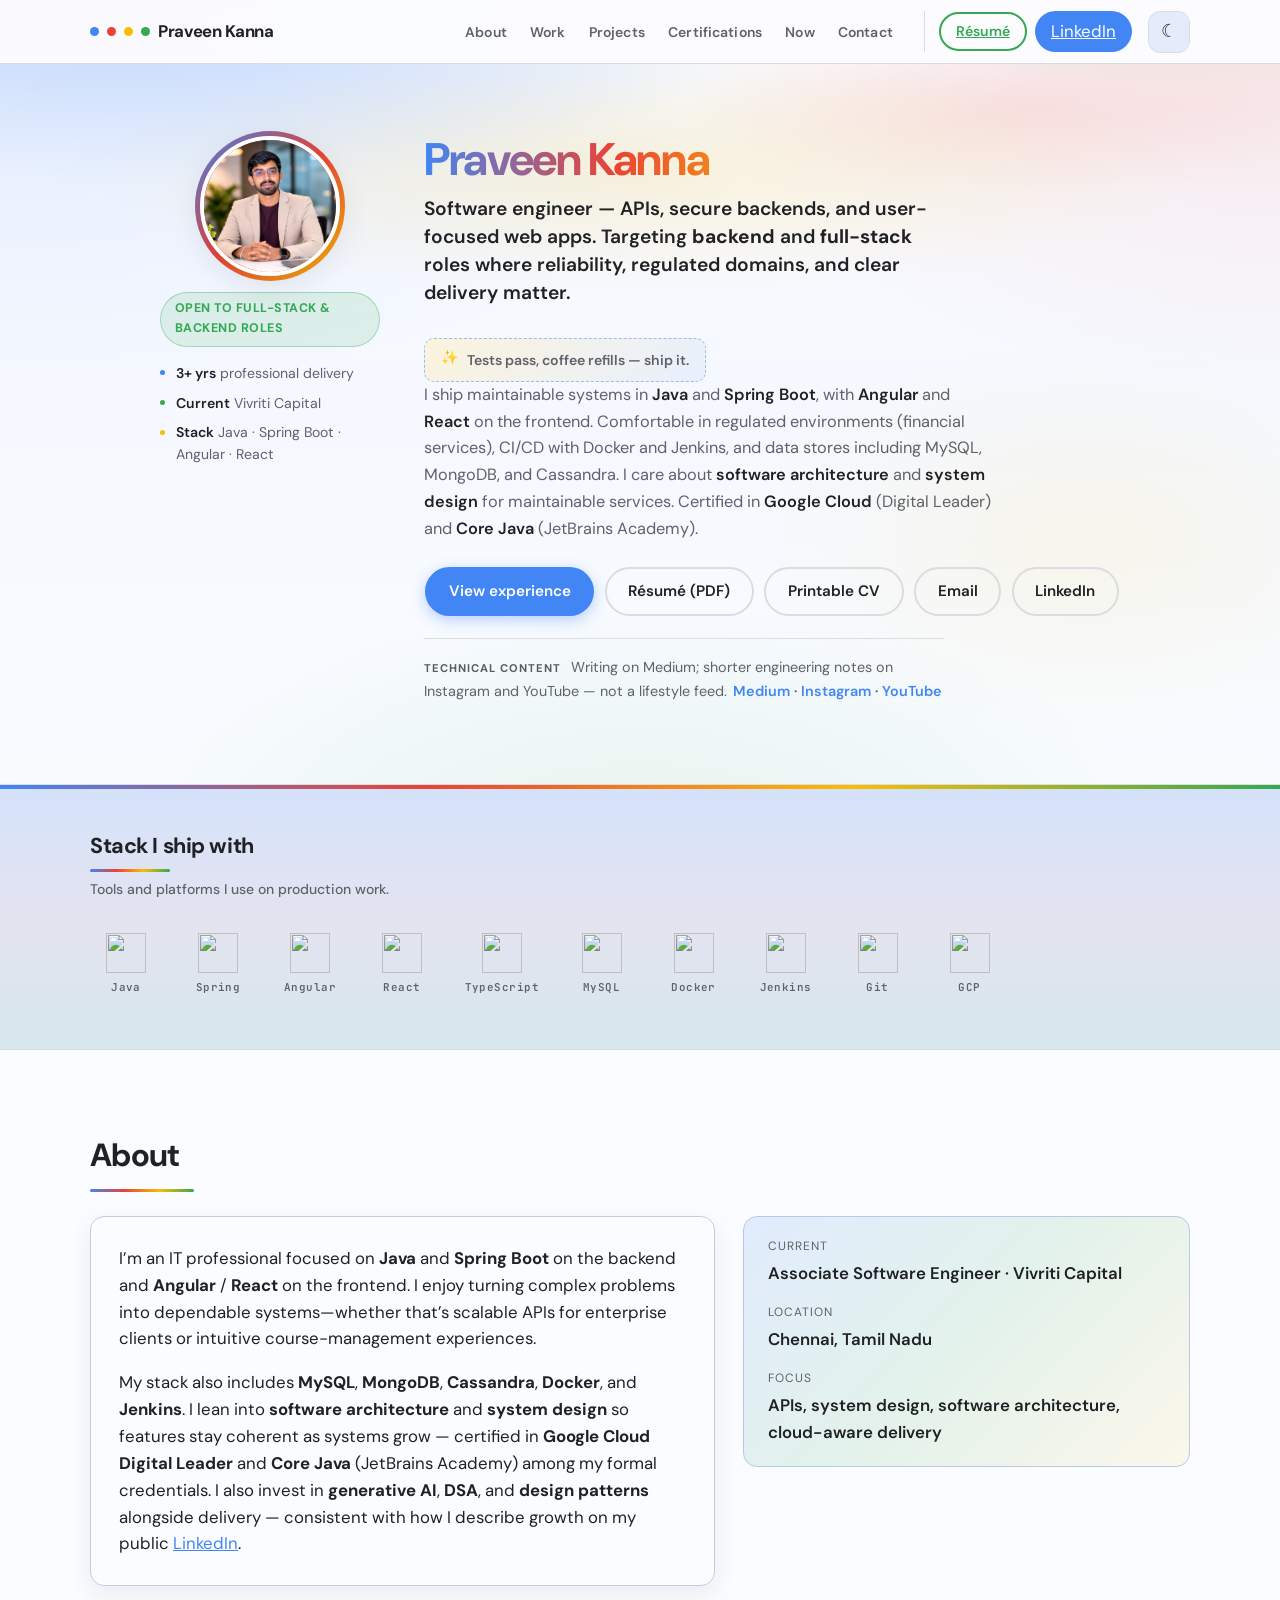
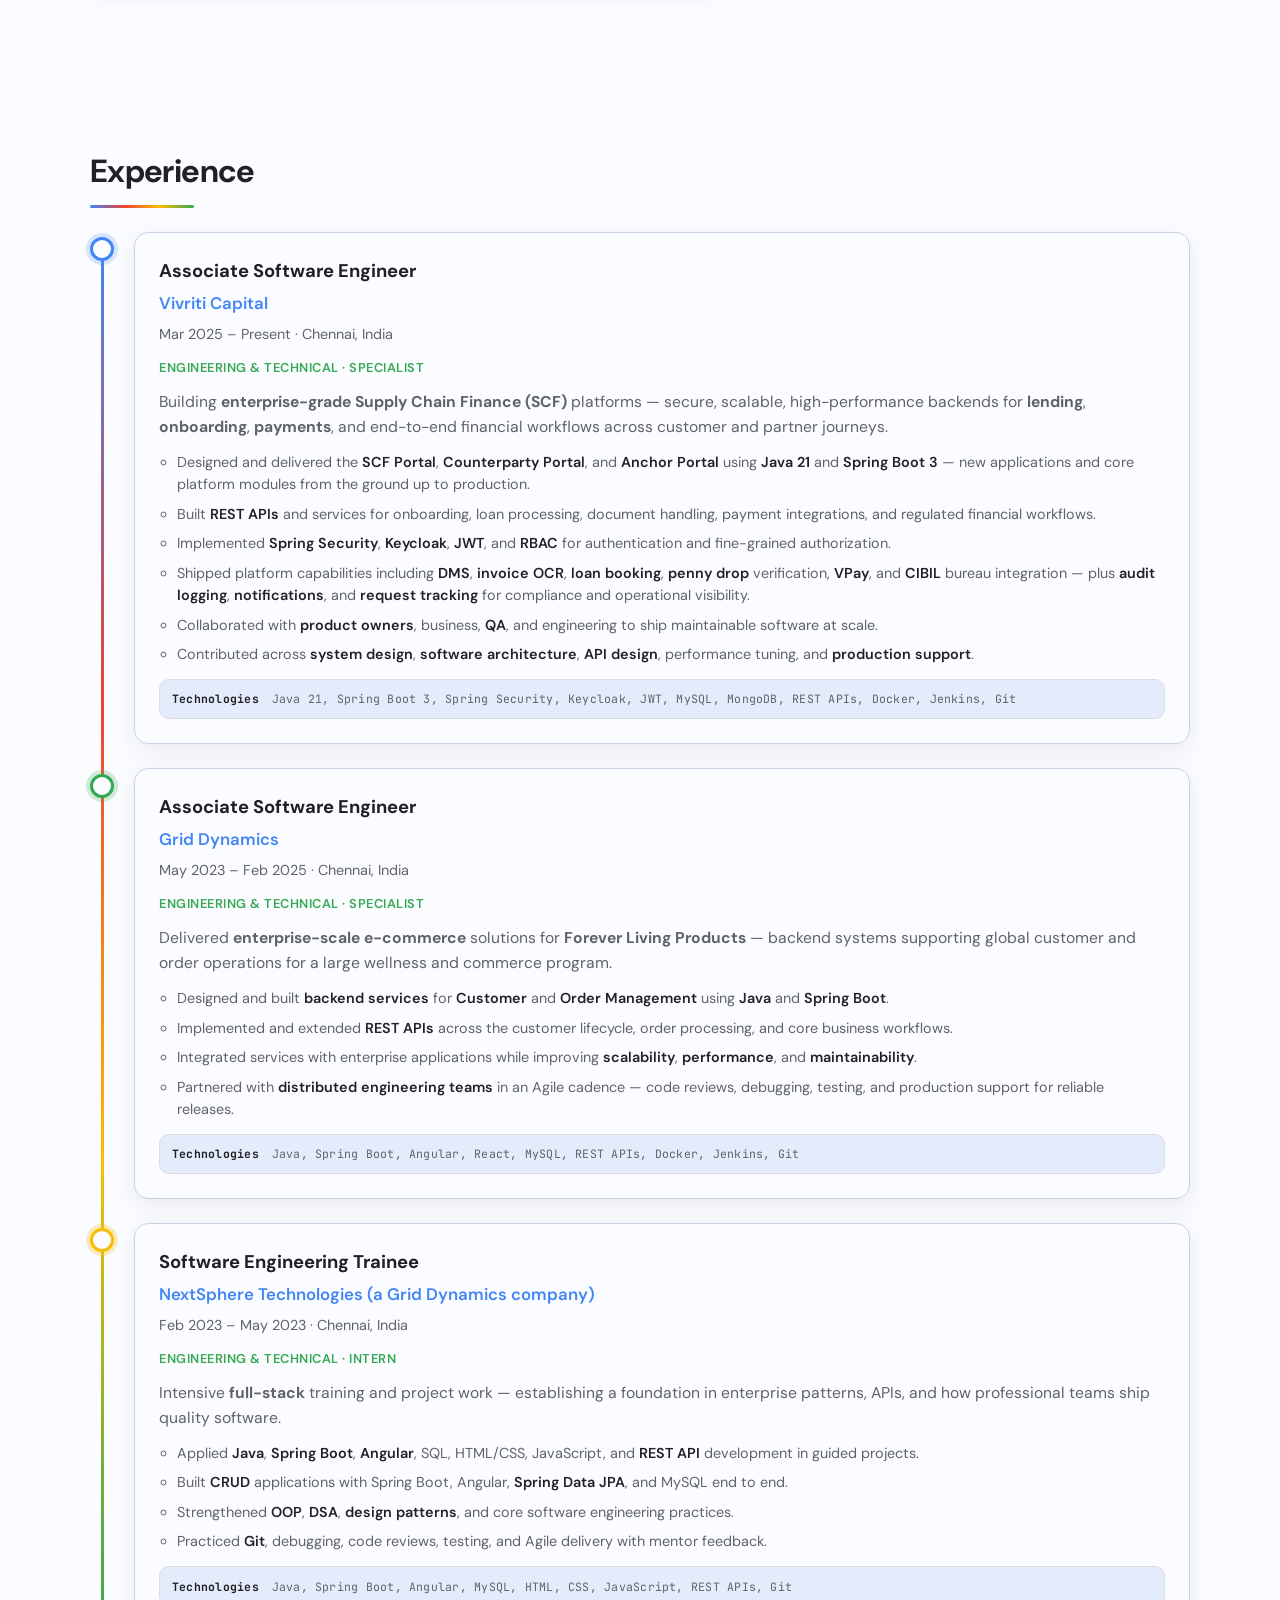
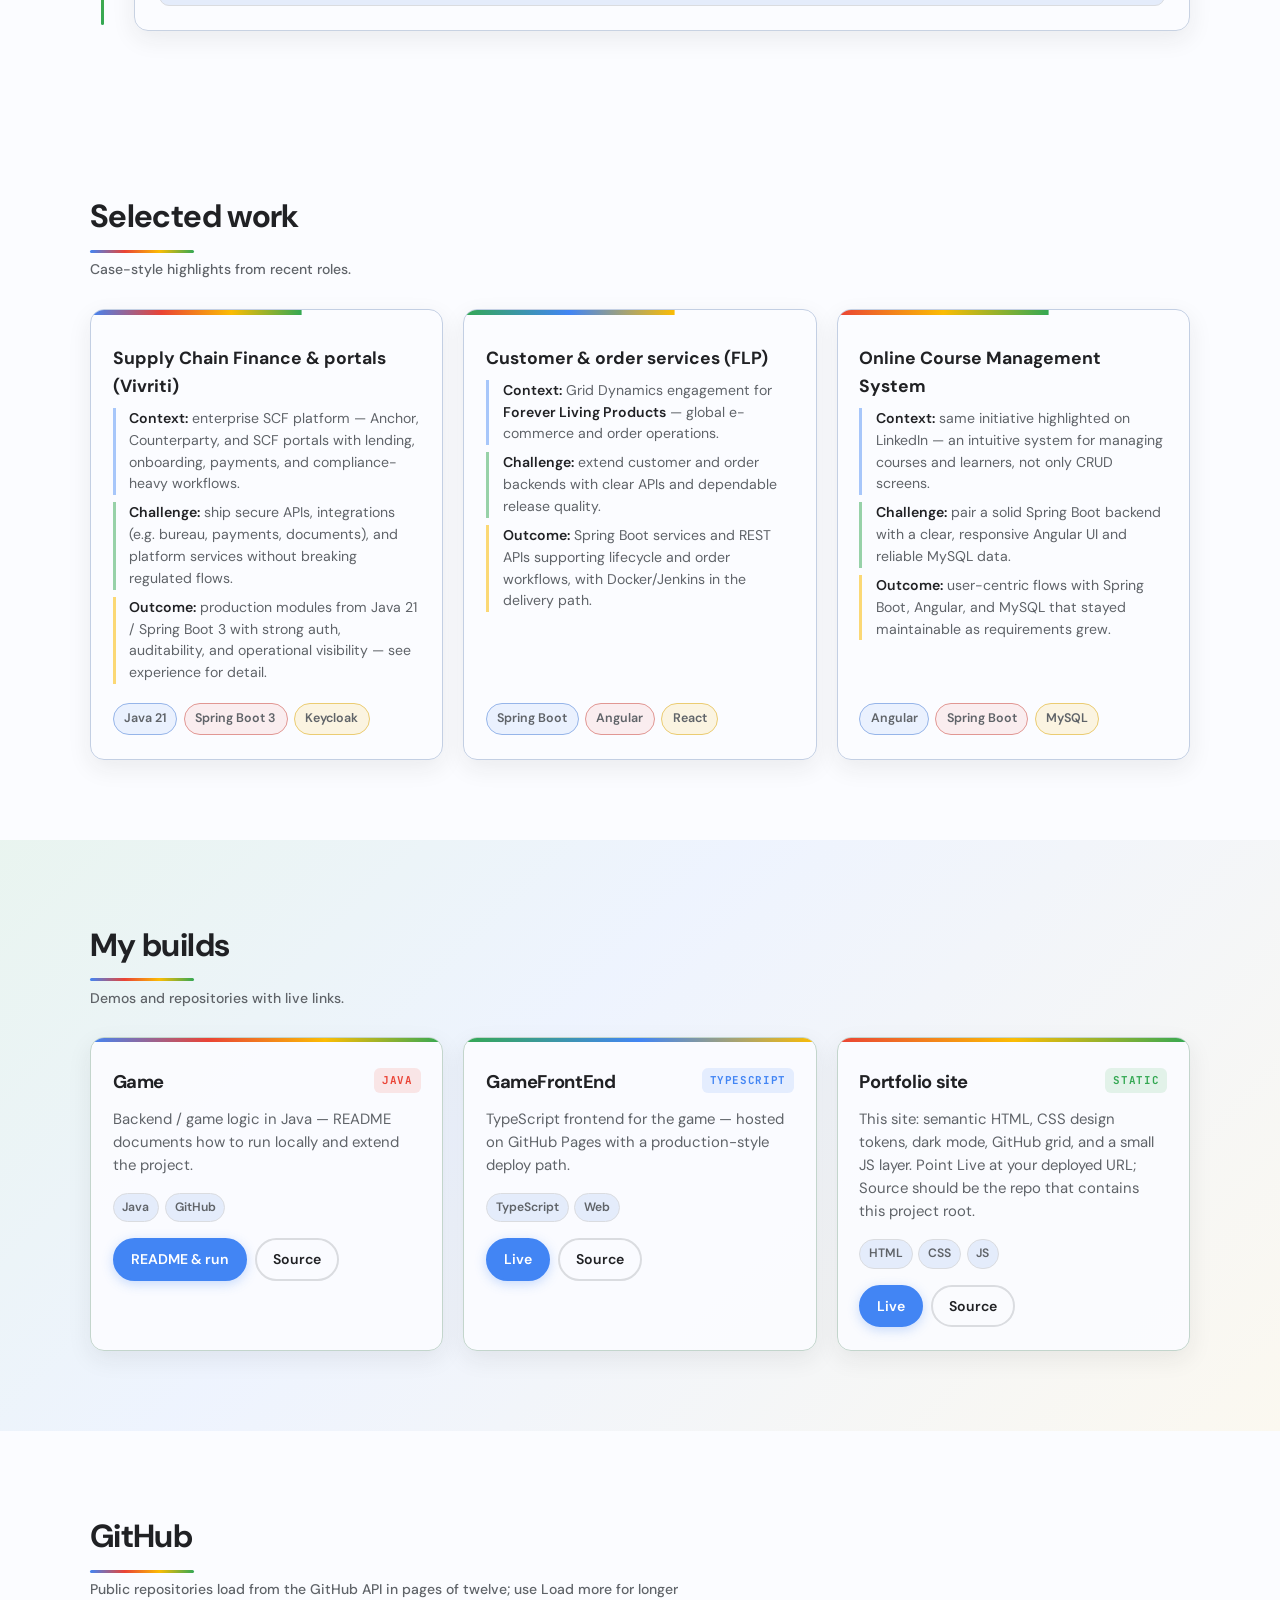
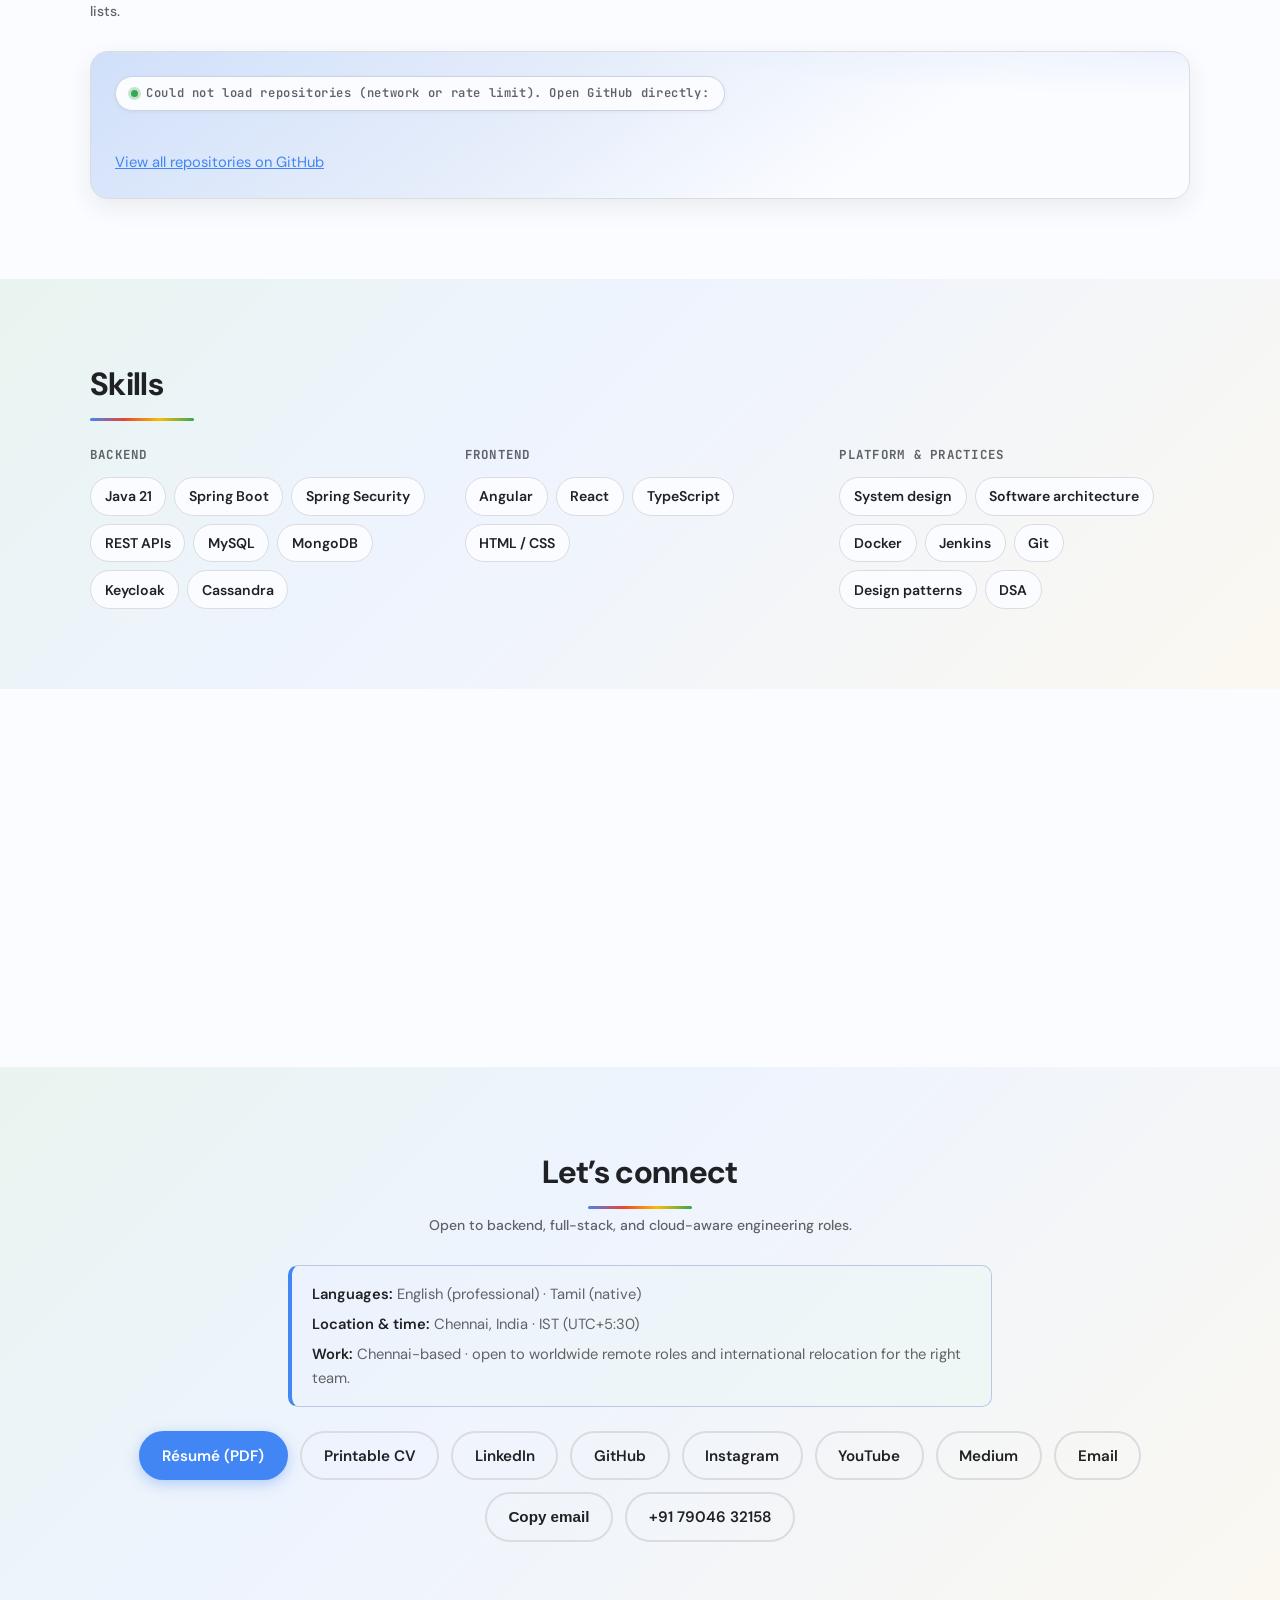
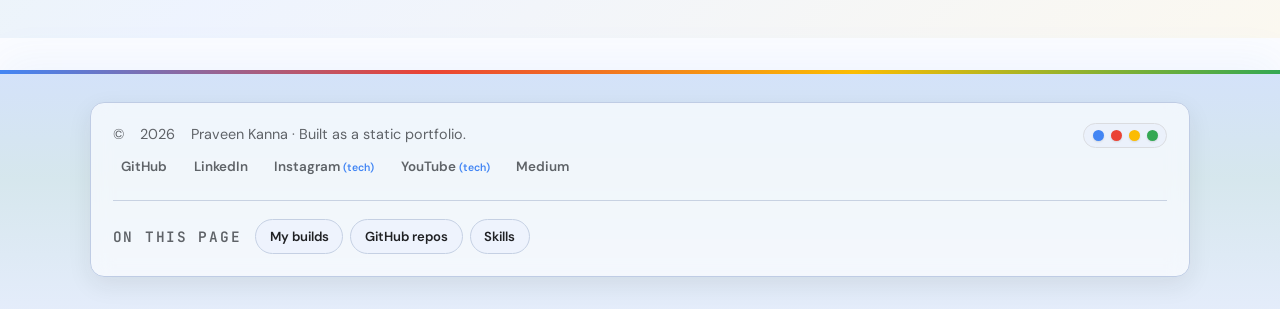
==== commit 4a1a6e12: "update url" ====
--- a/index.html
+++ b/index.html
@@ -39,10 +39,10 @@
         "sameAs": [
           "https://github.com/PraveenKannaAyyasamy",
           "https://www.linkedin.com/in/praveen-kanna-ayyasamy",
-          "https://medium.com/@praveenkannaayyasamy",
-          "https://www.instagram.com/praveenkannaayyasamy/",
-          "https://www.youtube.com/@PraveenKannaAyyasamy"
-        ],
+          https://medium.com/@praveenkanna530,
+          https://www.instagram.com/we_learn_together_developers?igsh=djF6dXltbjkyMWJ5,
+          https://www.youtube.com/@praveenkanna-cf5hw
+          ],
         "knowsAbout": [
           "Java",
           "Spring Boot",
@@ -224,7 +224,7 @@
               <span class="hero-tech-follow__links">
                 <a
                   class="hero-tech-follow__link"
-                  href="https://medium.com/@praveenkannaayyasamy"
+                  href="https://medium.com/@praveenkanna530"
                   target="_blank"
                   rel="noopener noreferrer"
                   aria-label="Medium — technical articles"
@@ -234,7 +234,7 @@
                 <span class="hero-tech-follow__dot" aria-hidden="true">·</span>
                 <a
                   class="hero-tech-follow__link"
-                  href="https://www.instagram.com/praveenkannaayyasamy/"
+                  href="https://www.instagram.com/we_learn_together_developers?igsh=djF6dXltbjkyMWJ5"
                   target="_blank"
                   rel="noopener noreferrer"
                   aria-label="Instagram — technical engineering content"
@@ -244,7 +244,7 @@
                 <span class="hero-tech-follow__dot" aria-hidden="true">·</span>
                 <a
                   class="hero-tech-follow__link"
-                  href="https://www.youtube.com/@PraveenKannaAyyasamy"
+                  href="https://www.youtube.com/@praveenkanna-cf5hw"
                   target="_blank"
                   rel="noopener noreferrer"
                   aria-label="YouTube — technical engineering videos"
@@ -843,7 +843,7 @@
             >
             <a
               class="btn btn-ghost"
-              href="https://www.instagram.com/praveenkannaayyasamy/"
+              href="https://www.instagram.com/we_learn_together_developers?igsh=djF6dXltbjkyMWJ5"
               target="_blank"
               rel="noopener noreferrer"
               aria-label="Instagram — technical engineering content"
@@ -852,7 +852,7 @@
             >
             <a
               class="btn btn-ghost"
-              href="https://www.youtube.com/@PraveenKannaAyyasamy"
+              href="https://www.youtube.com/@praveenkanna-cf5hw"
               target="_blank"
               rel="noopener noreferrer"
               aria-label="YouTube — technical engineering videos"
@@ -861,7 +861,7 @@
             >
             <a
               class="btn btn-ghost"
-              href="https://medium.com/@praveenkannaayyasamy"
+              href="https://medium.com/@praveenkanna530"
               target="_blank"
               rel="noopener noreferrer"
               aria-label="Medium — technical articles"
@@ -887,21 +887,21 @@
               <a href="https://github.com/PraveenKannaAyyasamy" target="_blank" rel="noopener noreferrer">GitHub</a>
               <a href="https://www.linkedin.com/in/praveen-kanna-ayyasamy" target="_blank" rel="noopener noreferrer">LinkedIn</a>
               <a
-                href="https://www.instagram.com/praveenkannaayyasamy/"
+                href="https://www.instagram.com/we_learn_together_developers?igsh=djF6dXltbjkyMWJ5"
                 target="_blank"
                 rel="noopener noreferrer"
                 title="Technical engineering posts"
                 >Instagram <span class="footer-social-tech">(tech)</span></a
               >
               <a
-                href="https://www.youtube.com/@PraveenKannaAyyasamy"
+                href="https://www.youtube.com/@praveenkanna-cf5hw"
                 target="_blank"
                 rel="noopener noreferrer"
                 title="Technical engineering videos"
                 >YouTube <span class="footer-social-tech">(tech)</span></a
               >
               <a
-                href="https://medium.com/@praveenkannaayyasamy"
+                href="https://medium.com/@praveenkanna530"
                 target="_blank"
                 rel="noopener noreferrer"
                 title="Technical articles on Medium"
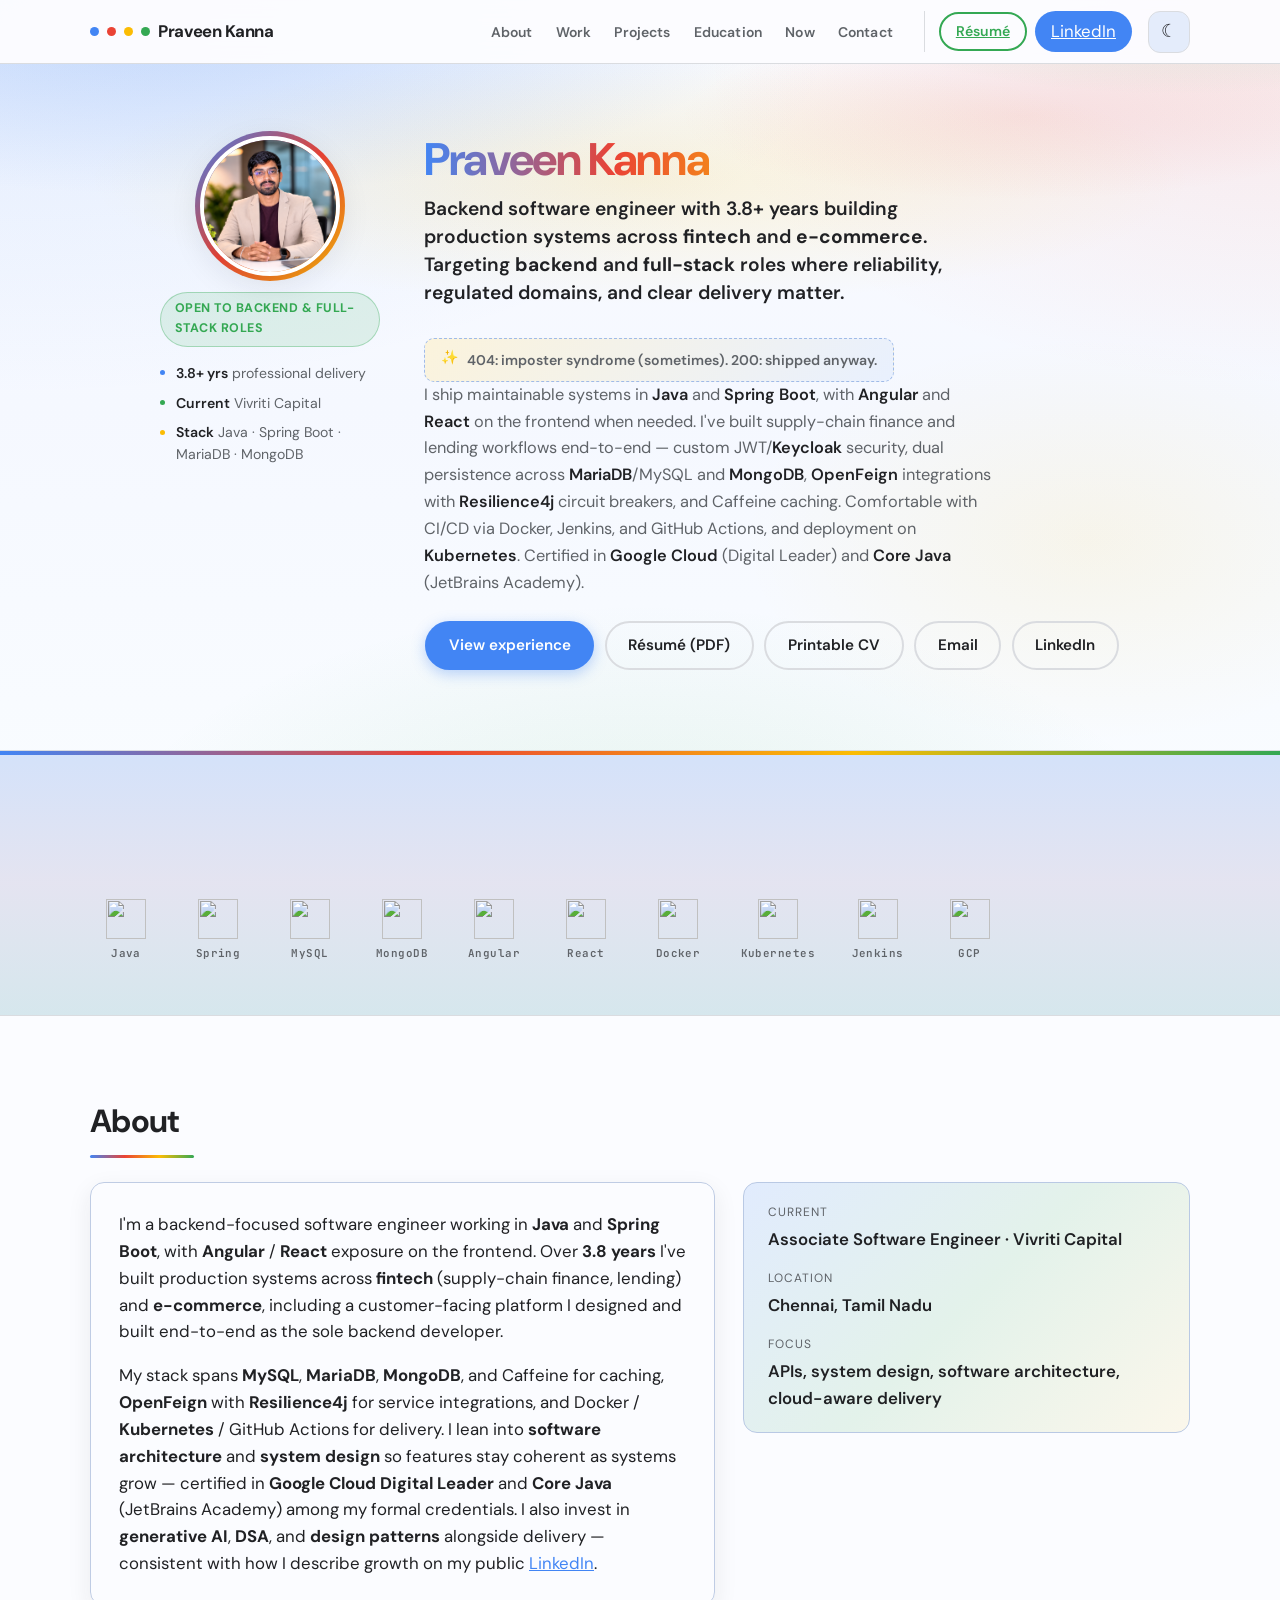
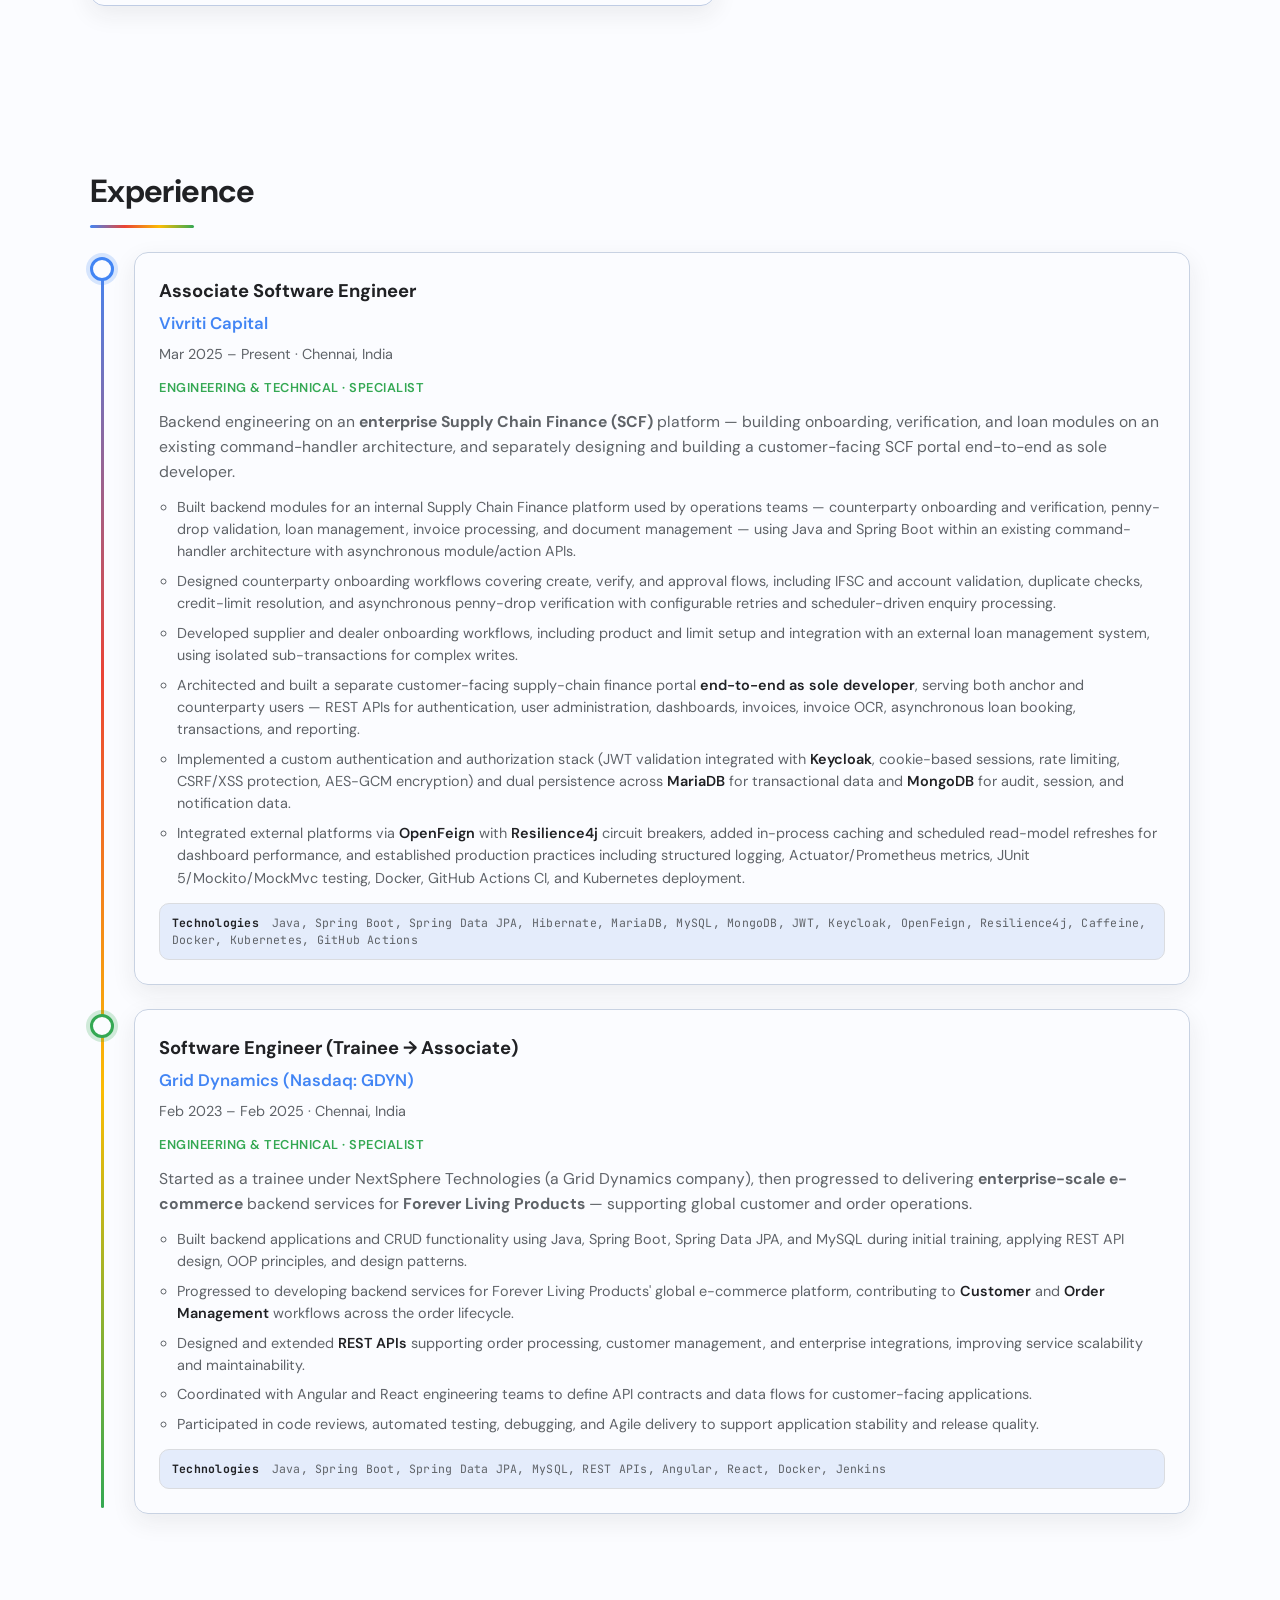
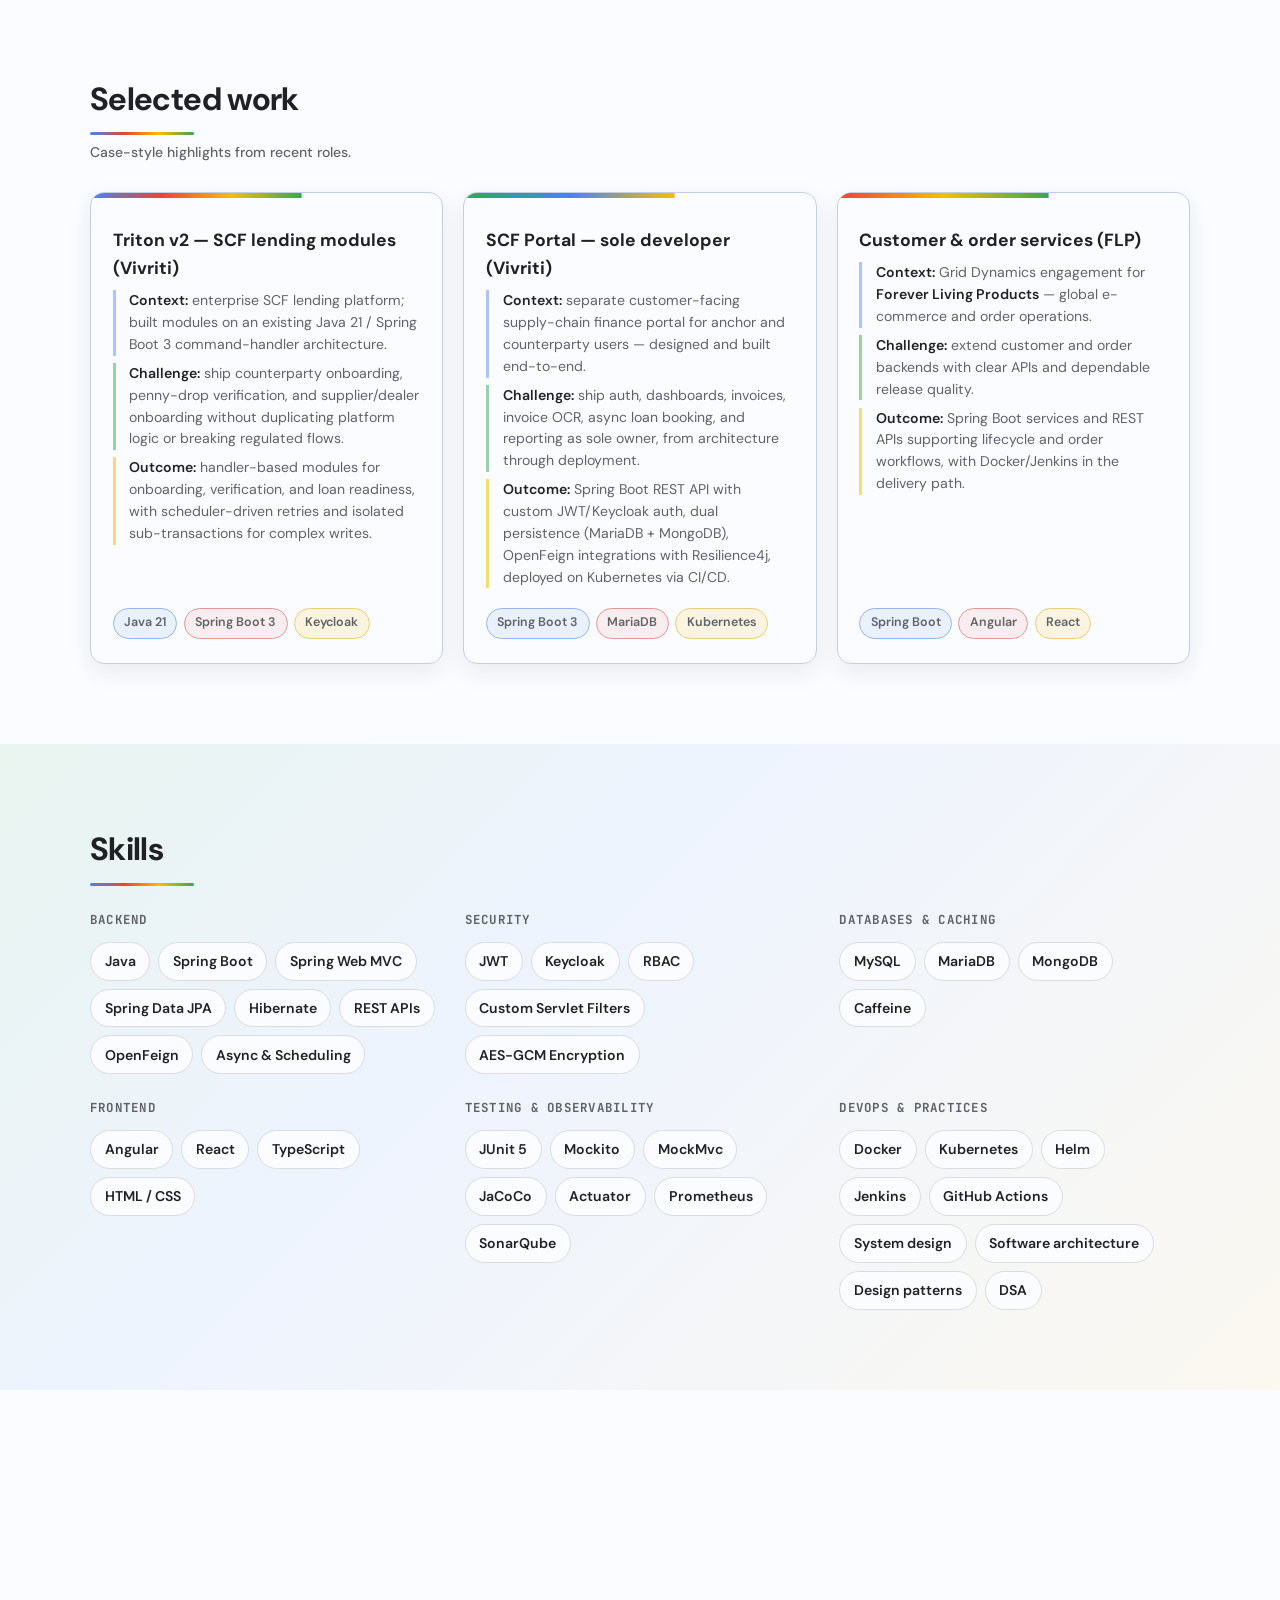
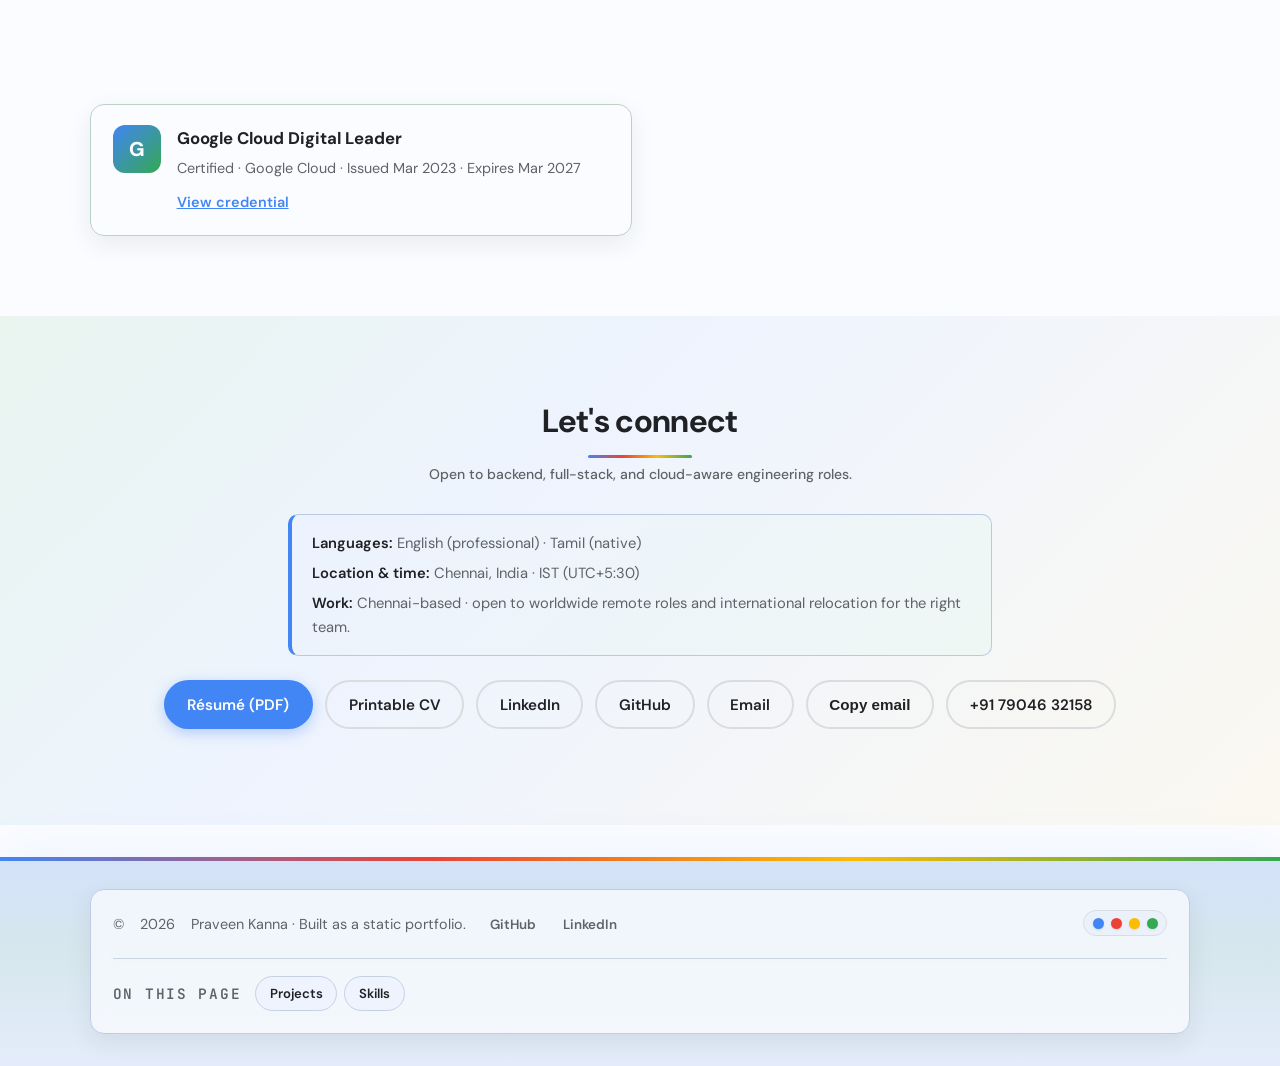
==== commit dfef9dd7: "update without git" ====
--- a/index.html
+++ b/index.html
@@ -6,30 +6,29 @@
     <meta name="theme-color" content="#ffffff" id="meta-theme" />
     <meta
       name="description"
-      content="Praveen Kanna — Software Engineer (~3+ yrs). Java, Spring Boot, Angular, React. APIs, system design, regulated domains. Vivriti Capital. Chennai."
+      content="Praveen Kanna — Backend Software Engineer (3.8+ yrs). Java, Spring Boot, MariaDB, MongoDB, Kubernetes. Fintech & e-commerce lending platforms. Vivriti Capital. Chennai."
     />
-    <meta property="og:title" content="Praveen Kanna | Software Engineer" />
-    <meta property="og:description" content="Praveen Kanna — Software Engineer (~3+ yrs). Java, Spring Boot, Angular, React. APIs, system design, regulated domains. Vivriti Capital. Chennai." />
+    <meta property="og:title" content="Praveen Kanna | Backend Software Engineer" />
+    <meta property="og:description" content="Praveen Kanna — Backend Software Engineer (3.8+ yrs). Java, Spring Boot, MariaDB, MongoDB, Kubernetes. Fintech & e-commerce lending platforms. Vivriti Capital. Chennai." />
     <meta property="og:type" content="website" />
     <meta property="og:image" content="https://avatars.githubusercontent.com/u/164140467?v=4" />
     <meta name="twitter:card" content="summary_large_image" />
-    <meta name="twitter:title" content="Praveen Kanna | Software Engineer" />
-    <meta name="twitter:description" content="Praveen Kanna — Software Engineer (~3+ yrs). Java, Spring Boot, Angular, React. APIs, system design, regulated domains. Chennai." />
+    <meta name="twitter:title" content="Praveen Kanna | Backend Software Engineer" />
+    <meta name="twitter:description" content="Praveen Kanna — Backend Software Engineer (3.8+ yrs). Java, Spring Boot, MariaDB, MongoDB, Kubernetes. Chennai." />
     <meta name="twitter:url" content="https://praveenkannaayyasamy.github.io/portfolio/" />
     <meta name="twitter:image" content="https://avatars.githubusercontent.com/u/164140467?v=4" />
     <!-- Canonical site URL — change both links if you use a custom domain (e.g. Netlify). -->
     <link rel="canonical" href="https://praveenkannaayyasamy.github.io/portfolio/" />
     <meta property="og:url" content="https://praveenkannaayyasamy.github.io/portfolio/" />
-    <title>Praveen Kanna | Software Engineer</title>
+    <title>Praveen Kanna | Backend Software Engineer</title>
     <script type="application/ld+json">
       {
         "@context": "https://schema.org",
         "@type": "Person",
         "name": "Praveen Kanna",
         "url": "https://praveenkannaayyasamy.github.io/portfolio/",
-        "jobTitle": "Software Engineer",
+        "jobTitle": "Backend Software Engineer",
         "email": "mailto:praveenkanna530@gmail.com",
-        "telephone": "+91-7904632158",
         "address": {
           "@type": "PostalAddress",
           "addressLocality": "Chennai",
@@ -38,20 +37,22 @@
         },
         "sameAs": [
           "https://github.com/PraveenKannaAyyasamy",
-          "https://www.linkedin.com/in/praveen-kanna-ayyasamy",
-          https://medium.com/@praveenkanna530,
-          https://www.instagram.com/we_learn_together_developers?igsh=djF6dXltbjkyMWJ5,
-          https://www.youtube.com/@praveenkanna-cf5hw
-          ],
+          "https://www.linkedin.com/in/praveen-kanna-ayyasamy"
+        ],
         "knowsAbout": [
           "Java",
           "Spring Boot",
-          "Angular",
-          "React",
-          "REST APIs",
-          "Docker",
+          "Spring Data JPA",
+          "Hibernate",
+          "MariaDB",
+          "MySQL",
           "MongoDB",
           "Keycloak",
+          "JWT",
+          "OpenFeign",
+          "Resilience4j",
+          "Docker",
+          "Kubernetes",
           "System design",
           "Software architecture",
           "Design patterns",
@@ -64,7 +65,6 @@
     <link rel="preconnect" href="https://avatars.githubusercontent.com" crossorigin />
     <link rel="preconnect" href="https://cdn.jsdelivr.net" crossorigin />
     <link rel="preconnect" href="https://api.github.com" crossorigin />
-    <link rel="preconnect" href="https://medium.com" crossorigin />
     <script>
       (function () {
         try {
@@ -107,7 +107,7 @@
             <li><a href="#about">About</a></li>
             <li><a href="#experience">Work</a></li>
             <li><a href="#projects">Projects</a></li>
-            <li><a href="#certifications">Certifications</a></li>
+            <li><a href="#certifications">Education</a></li>
             <li><a href="now.html">Now</a></li>
             <li><a href="#contact">Contact</a></li>
           </ul>
@@ -167,11 +167,11 @@
                 onerror="this.onerror=null;this.src='https://avatars.githubusercontent.com/u/164140467?v=4';"
               />
             </div>
-            <p class="hero-badge animate-hero" style="--d: 40ms">Open to full-stack &amp; backend roles</p>
+            <p class="hero-badge animate-hero" style="--d: 40ms">Open to backend &amp; full-stack roles</p>
             <ul class="hero-quickfacts animate-hero" style="--d: 80ms">
-              <li><strong>3+ yrs</strong> professional delivery</li>
+              <li><strong>3.8+ yrs</strong> professional delivery</li>
               <li><strong>Current</strong> Vivriti Capital</li>
-              <li><strong>Stack</strong> Java · Spring Boot · Angular · React</li>
+              <li><strong>Stack</strong> Java · Spring Boot · MariaDB · MongoDB</li>
             </ul>
           </div>
           <div class="hero-main">
@@ -180,9 +180,9 @@
             </h1>
     
             <p class="hero-role animate-hero" style="--d: 150ms">
-              Software engineer — APIs, secure backends, and user-focused web apps. Targeting
-              <strong>backend</strong> and <strong>full-stack</strong> roles where reliability, regulated domains, and
-              clear delivery matter.
+              Backend software engineer with 3.8+ years building production systems across
+              <strong>fintech</strong> and <strong>e-commerce</strong>. Targeting <strong>backend</strong> and
+              <strong>full-stack</strong> roles where reliability, regulated domains, and clear delivery matter.
             </p>
             <p class="hero-funline animate-hero" id="hero-funline" style="--d: 175ms" role="note">
               <span class="hero-funline__emoji" aria-hidden="true">✨</span>
@@ -190,11 +190,12 @@
             </p>
             <p class="hero-sub animate-hero" style="--d: 190ms">
               I ship maintainable systems in <strong>Java</strong> and <strong>Spring Boot</strong>, with
-              <strong>Angular</strong> and <strong>React</strong> on the frontend. Comfortable in regulated
-              environments (financial services), CI/CD with Docker and Jenkins, and data stores including MySQL,
-              MongoDB, and Cassandra. I care about <strong>software architecture</strong> and <strong>system design</strong> for
-              maintainable services. Certified in <strong>Google Cloud</strong> (Digital Leader) and
-              <strong>Core Java</strong> (JetBrains Academy).
+              <strong>Angular</strong> and <strong>React</strong> on the frontend when needed. I've built supply-chain
+              finance and lending workflows end-to-end — custom JWT/<strong>Keycloak</strong> security, dual
+              persistence across <strong>MariaDB</strong>/MySQL and <strong>MongoDB</strong>, <strong>OpenFeign</strong>
+              integrations with <strong>Resilience4j</strong> circuit breakers, and Caffeine caching. Comfortable with
+              CI/CD via Docker, Jenkins, and GitHub Actions, and deployment on <strong>Kubernetes</strong>. Certified
+              in <strong>Google Cloud</strong> (Digital Leader) and <strong>Core Java</strong> (JetBrains Academy).
             </p>
             <div class="hero-actions animate-hero" style="--d: 230ms">
               <a class="btn btn-primary" href="#experience">View experience</a>
@@ -216,43 +217,6 @@
                 >LinkedIn</a
               >
             </div>
-            <p class="hero-tech-follow animate-hero" style="--d: 250ms">
-              <span class="hero-tech-follow__label">Technical content</span>
-              <span class="hero-tech-follow__note"
-                >Writing on Medium; shorter engineering notes on Instagram and YouTube — not a lifestyle feed.</span
-              >
-              <span class="hero-tech-follow__links">
-                <a
-                  class="hero-tech-follow__link"
-                  href="https://medium.com/@praveenkanna530"
-                  target="_blank"
-                  rel="noopener noreferrer"
-                  aria-label="Medium — technical articles"
-                  title="Longer technical articles"
-                  >Medium</a
-                >
-                <span class="hero-tech-follow__dot" aria-hidden="true">·</span>
-                <a
-                  class="hero-tech-follow__link"
-                  href="https://www.instagram.com/we_learn_together_developers?igsh=djF6dXltbjkyMWJ5"
-                  target="_blank"
-                  rel="noopener noreferrer"
-                  aria-label="Instagram — technical engineering content"
-                  title="Technical posts: demos, tips, and build notes"
-                  >Instagram</a
-                >
-                <span class="hero-tech-follow__dot" aria-hidden="true">·</span>
-                <a
-                  class="hero-tech-follow__link"
-                  href="https://www.youtube.com/@praveenkanna-cf5hw"
-                  target="_blank"
-                  rel="noopener noreferrer"
-                  aria-label="YouTube — technical engineering videos"
-                  title="Technical videos: walkthroughs and deep dives"
-                  >YouTube</a
-                >
-              </span>
-            </p>
           </div>
         </div>
       </section>
@@ -289,6 +253,26 @@
             <li>
               <a
                 class="stack-icons__link"
+                href="https://dev.mysql.com/doc/"
+                target="_blank"
+                rel="noopener noreferrer"
+                title="MySQL / MariaDB documentation"
+                ><img src="https://cdn.jsdelivr.net/gh/devicons/devicon@latest/icons/mysql/mysql-original.svg" alt="" width="40" height="40" decoding="async" /><span>MySQL</span></a
+              >
+            </li>
+            <li>
+              <a
+                class="stack-icons__link"
+                href="https://www.mongodb.com/docs/"
+                target="_blank"
+                rel="noopener noreferrer"
+                title="MongoDB documentation"
+                ><img src="https://cdn.jsdelivr.net/gh/devicons/devicon@latest/icons/mongodb/mongodb-original.svg" alt="" width="40" height="40" decoding="async" /><span>MongoDB</span></a
+              >
+            </li>
+            <li>
+              <a
+                class="stack-icons__link"
                 href="https://angular.dev"
                 target="_blank"
                 rel="noopener noreferrer"
@@ -309,26 +293,6 @@
             <li>
               <a
                 class="stack-icons__link"
-                href="https://www.typescriptlang.org/docs/"
-                target="_blank"
-                rel="noopener noreferrer"
-                title="TypeScript documentation"
-                ><img src="https://cdn.jsdelivr.net/gh/devicons/devicon@latest/icons/typescript/typescript-original.svg" alt="" width="40" height="40" decoding="async" loading="lazy" /><span>TypeScript</span></a
-              >
-            </li>
-            <li>
-              <a
-                class="stack-icons__link"
-                href="https://dev.mysql.com/doc/"
-                target="_blank"
-                rel="noopener noreferrer"
-                title="MySQL documentation"
-                ><img src="https://cdn.jsdelivr.net/gh/devicons/devicon@latest/icons/mysql/mysql-original.svg" alt="" width="40" height="40" decoding="async" loading="lazy" /><span>MySQL</span></a
-              >
-            </li>
-            <li>
-              <a
-                class="stack-icons__link"
                 href="https://docs.docker.com/"
                 target="_blank"
                 rel="noopener noreferrer"
@@ -339,21 +303,21 @@
             <li>
               <a
                 class="stack-icons__link"
+                href="https://kubernetes.io/docs/home/"
+                target="_blank"
+                rel="noopener noreferrer"
+                title="Kubernetes documentation"
+                ><img src="https://cdn.jsdelivr.net/gh/devicons/devicon@latest/icons/kubernetes/kubernetes-plain.svg" alt="" width="40" height="40" decoding="async" loading="lazy" /><span>Kubernetes</span></a
+              >
+            </li>
+            <li>
+              <a
+                class="stack-icons__link"
                 href="https://www.jenkins.io/doc/"
                 target="_blank"
                 rel="noopener noreferrer"
                 title="Jenkins documentation"
                 ><img src="https://cdn.jsdelivr.net/gh/devicons/devicon@latest/icons/jenkins/jenkins-original.svg" alt="" width="40" height="40" decoding="async" loading="lazy" /><span>Jenkins</span></a
-              >
-            </li>
-            <li>
-              <a
-                class="stack-icons__link"
-                href="https://git-scm.com/doc"
-                target="_blank"
-                rel="noopener noreferrer"
-                title="Git documentation"
-                ><img src="https://cdn.jsdelivr.net/gh/devicons/devicon@latest/icons/git/git-original.svg" alt="" width="40" height="40" decoding="async" loading="lazy" /><span>Git</span></a
               >
             </li>
             <li>
@@ -376,19 +340,22 @@
           <div class="about-grid">
             <div class="about-card reveal">
               <p>
-                I’m an IT professional focused on <strong>Java</strong> and <strong>Spring Boot</strong>
-                on the backend and <strong>Angular</strong> / <strong>React</strong> on the frontend. I
-                enjoy turning complex problems into dependable systems—whether that’s scalable APIs for
-                enterprise clients or intuitive course-management experiences.
+                I'm a backend-focused software engineer working in <strong>Java</strong> and
+                <strong>Spring Boot</strong>, with <strong>Angular</strong> / <strong>React</strong> exposure on the
+                frontend. Over <strong>3.8 years</strong> I've built production systems across
+                <strong>fintech</strong> (supply-chain finance, lending) and <strong>e-commerce</strong>, including a
+                customer-facing platform I designed and built end-to-end as the sole backend developer.
               </p>
               <p>
-                My stack also includes <strong>MySQL</strong>, <strong>MongoDB</strong>, <strong>Cassandra</strong>,
-                <strong>Docker</strong>, and <strong>Jenkins</strong>. I lean into <strong>software architecture</strong>
-                and <strong>system design</strong> so features stay coherent as systems grow — certified in
-                <strong>Google Cloud Digital Leader</strong> and <strong>Core Java</strong> (JetBrains Academy) among my
-                formal credentials. I also invest in <strong>generative AI</strong>,
+                My stack spans <strong>MySQL</strong>, <strong>MariaDB</strong>, <strong>MongoDB</strong>, and Caffeine
+                for caching, <strong>OpenFeign</strong> with <strong>Resilience4j</strong> for service integrations,
+                and Docker / <strong>Kubernetes</strong> / GitHub Actions for delivery. I lean into
+                <strong>software architecture</strong> and <strong>system design</strong> so features stay coherent as
+                systems grow — certified in <strong>Google Cloud Digital Leader</strong> and <strong>Core Java</strong>
+                (JetBrains Academy) among my formal credentials. I also invest in <strong>generative AI</strong>,
                 <strong>DSA</strong>, and <strong>design patterns</strong> alongside delivery — consistent with how I
-                describe growth on my public <a href="https://www.linkedin.com/in/praveen-kanna-ayyasamy" target="_blank" rel="noopener noreferrer">LinkedIn</a>.
+                describe growth on my public
+                <a href="https://www.linkedin.com/in/praveen-kanna-ayyasamy" target="_blank" rel="noopener noreferrer">LinkedIn</a>.
               </p>
             </div>
             <aside class="about-meta reveal" data-reveal-delay="80">
@@ -417,114 +384,92 @@
                 <p class="timeline-dates">Mar 2025 – Present · Chennai, India</p>
                 <p class="timeline-role">Engineering &amp; technical · Specialist</p>
                 <p class="timeline-desc">
-                  Building <strong>enterprise-grade Supply Chain Finance (SCF)</strong> platforms — secure, scalable,
-                  high-performance backends for <strong>lending</strong>, <strong>onboarding</strong>,
-                  <strong>payments</strong>, and end-to-end financial workflows across customer and partner journeys.
+                  Backend engineering on an <strong>enterprise Supply Chain Finance (SCF)</strong> platform — building
+                  onboarding, verification, and loan modules on an existing command-handler architecture, and
+                  separately designing and building a customer-facing SCF portal end-to-end as sole developer.
                 </p>
                 <ul class="timeline-highlights">
                   <li>
-                    Designed and delivered the <strong>SCF Portal</strong>, <strong>Counterparty Portal</strong>, and
-                    <strong>Anchor Portal</strong> using <strong>Java 21</strong> and <strong>Spring Boot 3</strong> —
-                    new applications and core platform modules from the ground up to production.
-                  </li>
-                  <li>
-                    Built <strong>REST APIs</strong> and services for onboarding, loan processing, document handling,
-                    payment integrations, and regulated financial workflows.
-                  </li>
-                  <li>
-                    Implemented <strong>Spring Security</strong>, <strong>Keycloak</strong>, <strong>JWT</strong>, and
-                    <strong>RBAC</strong> for authentication and fine-grained authorization.
-                  </li>
-                  <li>
-                    Shipped platform capabilities including <strong>DMS</strong>, <strong>invoice OCR</strong>,
-                    <strong>loan booking</strong>, <strong>penny drop</strong> verification, <strong>VPay</strong>, and
-                    <strong>CIBIL</strong> bureau integration — plus <strong>audit logging</strong>,
-                    <strong>notifications</strong>, and <strong>request tracking</strong> for compliance and
-                    operational visibility.
-                  </li>
-                  <li>
-                    Collaborated with <strong>product owners</strong>, business, <strong>QA</strong>, and engineering to
-                    ship maintainable software at scale.
-                  </li>
-                  <li>
-                    Contributed across <strong>system design</strong>, <strong>software architecture</strong>,
-                    <strong>API design</strong>, performance tuning, and <strong>production support</strong>.
+                    Built backend modules for an internal Supply Chain Finance platform used by operations teams —
+                    counterparty onboarding and verification, penny-drop validation, loan management, invoice
+                    processing, and document management — using Java and Spring Boot within an existing
+                    command-handler architecture with asynchronous module/action APIs.
+                  </li>
+                  <li>
+                    Designed counterparty onboarding workflows covering create, verify, and approval flows, including
+                    IFSC and account validation, duplicate checks, credit-limit resolution, and asynchronous
+                    penny-drop verification with configurable retries and scheduler-driven enquiry processing.
+                  </li>
+                  <li>
+                    Developed supplier and dealer onboarding workflows, including product and limit setup and
+                    integration with an external loan management system, using isolated sub-transactions for complex
+                    writes.
+                  </li>
+                  <li>
+                    Architected and built a separate customer-facing supply-chain finance portal
+                    <strong>end-to-end as sole developer</strong>, serving both anchor and counterparty users —
+                    REST APIs for authentication, user administration, dashboards, invoices, invoice OCR,
+                    asynchronous loan booking, transactions, and reporting.
+                  </li>
+                  <li>
+                    Implemented a custom authentication and authorization stack (JWT validation integrated with
+                    <strong>Keycloak</strong>, cookie-based sessions, rate limiting, CSRF/XSS protection, AES-GCM
+                    encryption) and dual persistence across <strong>MariaDB</strong> for transactional data and
+                    <strong>MongoDB</strong> for audit, session, and notification data.
+                  </li>
+                  <li>
+                    Integrated external platforms via <strong>OpenFeign</strong> with <strong>Resilience4j</strong>
+                    circuit breakers, added in-process caching and scheduled read-model refreshes for dashboard
+                    performance, and established production practices including structured logging,
+                    Actuator/Prometheus metrics, JUnit 5/Mockito/MockMvc testing, Docker, GitHub Actions CI, and
+                    Kubernetes deployment.
                   </li>
                 </ul>
                 <p class="timeline-tech">
                   <strong>Technologies</strong>
-                  Java 21, Spring Boot 3, Spring Security, Keycloak, JWT, MySQL, MongoDB, REST APIs, Docker, Jenkins, Git
+                  Java, Spring Boot, Spring Data JPA, Hibernate, MariaDB, MySQL, MongoDB, JWT, Keycloak, OpenFeign,
+                  Resilience4j, Caffeine, Docker, Kubernetes, GitHub Actions
                 </p>
               </div>
             </li>
             <li class="timeline-item reveal" data-reveal-delay="60">
               <div class="timeline-marker" aria-hidden="true"></div>
               <div class="timeline-card">
-                <h3>Associate Software Engineer</h3>
-                <p class="timeline-company">Grid Dynamics</p>
-                <p class="timeline-dates">May 2023 – Feb 2025 · Chennai, India</p>
+                <h3>Software Engineer (Trainee → Associate)</h3>
+                <p class="timeline-company">Grid Dynamics (Nasdaq: GDYN)</p>
+                <p class="timeline-dates">Feb 2023 – Feb 2025 · Chennai, India</p>
                 <p class="timeline-role">Engineering &amp; technical · Specialist</p>
                 <p class="timeline-desc">
-                  Delivered <strong>enterprise-scale e-commerce</strong> solutions for
-                  <strong>Forever Living Products</strong> — backend systems supporting global customer and order
-                  operations for a large wellness and commerce program.
+                  Started as a trainee under NextSphere Technologies (a Grid Dynamics company), then progressed to
+                  delivering <strong>enterprise-scale e-commerce</strong> backend services for
+                  <strong>Forever Living Products</strong> — supporting global customer and order operations.
                 </p>
                 <ul class="timeline-highlights">
                   <li>
-                    Designed and built <strong>backend services</strong> for <strong>Customer</strong> and
-                    <strong>Order Management</strong> using <strong>Java</strong> and <strong>Spring Boot</strong>.
-                  </li>
-                  <li>
-                    Implemented and extended <strong>REST APIs</strong> across the customer lifecycle, order processing,
-                    and core business workflows.
-                  </li>
-                  <li>
-                    Integrated services with enterprise applications while improving <strong>scalability</strong>,
-                    <strong>performance</strong>, and <strong>maintainability</strong>.
-                  </li>
-                  <li>
-                    Partnered with <strong>distributed engineering teams</strong> in an Agile cadence — code reviews,
-                    debugging, testing, and production support for reliable releases.
+                    Built backend applications and CRUD functionality using Java, Spring Boot, Spring Data JPA, and
+                    MySQL during initial training, applying REST API design, OOP principles, and design patterns.
+                  </li>
+                  <li>
+                    Progressed to developing backend services for Forever Living Products' global e-commerce
+                    platform, contributing to <strong>Customer</strong> and <strong>Order Management</strong>
+                    workflows across the order lifecycle.
+                  </li>
+                  <li>
+                    Designed and extended <strong>REST APIs</strong> supporting order processing, customer
+                    management, and enterprise integrations, improving service scalability and maintainability.
+                  </li>
+                  <li>
+                    Coordinated with Angular and React engineering teams to define API contracts and data flows for
+                    customer-facing applications.
+                  </li>
+                  <li>
+                    Participated in code reviews, automated testing, debugging, and Agile delivery to support
+                    application stability and release quality.
                   </li>
                 </ul>
                 <p class="timeline-tech">
                   <strong>Technologies</strong>
-                  Java, Spring Boot, Angular, React, MySQL, REST APIs, Docker, Jenkins, Git
-                </p>
-              </div>
-            </li>
-            <li class="timeline-item reveal" data-reveal-delay="120">
-              <div class="timeline-marker" aria-hidden="true"></div>
-              <div class="timeline-card">
-                <h3>Software Engineering Trainee</h3>
-                <p class="timeline-company">NextSphere Technologies (a Grid Dynamics company)</p>
-                <p class="timeline-dates">Feb 2023 – May 2023 · Chennai, India</p>
-                <p class="timeline-role">Engineering &amp; technical · Intern</p>
-                <p class="timeline-desc">
-                  Intensive <strong>full-stack</strong> training and project work — establishing a foundation in
-                  enterprise patterns, APIs, and how professional teams ship quality software.
-                </p>
-                <ul class="timeline-highlights">
-                  <li>
-                    Applied <strong>Java</strong>, <strong>Spring Boot</strong>, <strong>Angular</strong>, SQL,
-                    HTML/CSS, JavaScript, and <strong>REST API</strong> development in guided projects.
-                  </li>
-                  <li>
-                    Built <strong>CRUD</strong> applications with Spring Boot, Angular, <strong>Spring Data JPA</strong>,
-                    and MySQL end to end.
-                  </li>
-                  <li>
-                    Strengthened <strong>OOP</strong>, <strong>DSA</strong>, <strong>design patterns</strong>, and core
-                    software engineering practices.
-                  </li>
-                  <li>
-                    Practiced <strong>Git</strong>, debugging, code reviews, testing, and Agile delivery with mentor
-                    feedback.
-                  </li>
-                </ul>
-                <p class="timeline-tech">
-                  <strong>Technologies</strong>
-                  Java, Spring Boot, Angular, MySQL, HTML, CSS, JavaScript, REST APIs, Git
+                  Java, Spring Boot, Spring Data JPA, MySQL, REST APIs, Angular, React, Docker, Jenkins
                 </p>
               </div>
             </li>
@@ -539,19 +484,19 @@
           <div class="project-grid">
             <article class="project-card reveal">
               <div class="project-strip" aria-hidden="true"></div>
-              <h3>Supply Chain Finance &amp; portals (Vivriti)</h3>
+              <h3>Triton v2 — SCF lending modules (Vivriti)</h3>
               <ul class="project-case">
                 <li>
-                  <strong>Context:</strong> enterprise SCF platform — Anchor, Counterparty, and SCF portals with lending,
-                  onboarding, payments, and compliance-heavy workflows.
-                </li>
-                <li>
-                  <strong>Challenge:</strong> ship secure APIs, integrations (e.g. bureau, payments, documents), and
-                  platform services without breaking regulated flows.
-                </li>
-                <li>
-                  <strong>Outcome:</strong> production modules from Java 21 / Spring Boot 3 with strong auth, auditability,
-                  and operational visibility — see experience for detail.
+                  <strong>Context:</strong> enterprise SCF lending platform; built modules on an existing Java 21 /
+                  Spring Boot 3 command-handler architecture.
+                </li>
+                <li>
+                  <strong>Challenge:</strong> ship counterparty onboarding, penny-drop verification, and
+                  supplier/dealer onboarding without duplicating platform logic or breaking regulated flows.
+                </li>
+                <li>
+                  <strong>Outcome:</strong> handler-based modules for onboarding, verification, and loan readiness,
+                  with scheduler-driven retries and isolated sub-transactions for complex writes.
                 </li>
               </ul>
               <ul class="project-tags">
@@ -560,8 +505,31 @@
                 <li>Keycloak</li>
               </ul>
             </article>
-            <article class="project-card reveal" data-reveal-delay="80">
+            <article class="project-card reveal" data-reveal-delay="60">
               <div class="project-strip project-strip--alt" aria-hidden="true"></div>
+              <h3>SCF Portal — sole developer (Vivriti)</h3>
+              <ul class="project-case">
+                <li>
+                  <strong>Context:</strong> separate customer-facing supply-chain finance portal for anchor and
+                  counterparty users — designed and built end-to-end.
+                </li>
+                <li>
+                  <strong>Challenge:</strong> ship auth, dashboards, invoices, invoice OCR, async loan booking, and
+                  reporting as sole owner, from architecture through deployment.
+                </li>
+                <li>
+                  <strong>Outcome:</strong> Spring Boot REST API with custom JWT/Keycloak auth, dual persistence
+                  (MariaDB + MongoDB), OpenFeign integrations with Resilience4j, deployed on Kubernetes via CI/CD.
+                </li>
+              </ul>
+              <ul class="project-tags">
+                <li>Spring Boot 3</li>
+                <li>MariaDB</li>
+                <li>Kubernetes</li>
+              </ul>
+            </article>
+            <article class="project-card reveal" data-reveal-delay="120">
+              <div class="project-strip project-strip--wide" aria-hidden="true"></div>
               <h3>Customer &amp; order services (FLP)</h3>
               <ul class="project-case">
                 <li>
@@ -569,12 +537,12 @@
                   global e-commerce and order operations.
                 </li>
                 <li>
-                  <strong>Challenge:</strong> extend customer and order backends with clear APIs and dependable release
-                  quality.
-                </li>
-                <li>
-                  <strong>Outcome:</strong> Spring Boot services and REST APIs supporting lifecycle and order workflows,
-                  with Docker/Jenkins in the delivery path.
+                  <strong>Challenge:</strong> extend customer and order backends with clear APIs and dependable
+                  release quality.
+                </li>
+                <li>
+                  <strong>Outcome:</strong> Spring Boot services and REST APIs supporting lifecycle and order
+                  workflows, with Docker/Jenkins in the delivery path.
                 </li>
               </ul>
               <ul class="project-tags">
@@ -583,147 +551,6 @@
                 <li>React</li>
               </ul>
             </article>
-            <article class="project-card reveal" data-reveal-delay="160">
-              <div class="project-strip project-strip--wide" aria-hidden="true"></div>
-              <h3>Online Course Management System</h3>
-              <ul class="project-case">
-                <li>
-                  <strong>Context:</strong> same initiative highlighted on LinkedIn — an intuitive system for managing
-                  courses and learners, not only CRUD screens.
-                </li>
-                <li>
-                  <strong>Challenge:</strong> pair a solid Spring Boot backend with a clear, responsive Angular UI and
-                  reliable MySQL data.
-                </li>
-                <li>
-                  <strong>Outcome:</strong> user-centric flows with Spring Boot, Angular, and MySQL that stayed
-                  maintainable as requirements grew.
-                </li>
-              </ul>
-              <ul class="project-tags">
-                <li>Angular</li>
-                <li>Spring Boot</li>
-                <li>MySQL</li>
-              </ul>
-            </article>
-          </div>
-        </div>
-      </section>
-
-      <section id="my-builds" class="section section--alt">
-        <div class="container">
-          <h2 class="section-title reveal">My builds</h2>
-          <p class="section-subtitle reveal">Demos and repositories with live links.</p>
-          <div class="build-grid">
-            <article class="build-card reveal">
-              <div class="build-card__strip" aria-hidden="true"></div>
-              <header class="build-card__head">
-                <h3>Game</h3>
-                <span class="build-card__lang">Java</span>
-              </header>
-              <p class="build-card__desc">
-                Backend / game logic in Java — README documents how to run locally and extend the project.
-              </p>
-              <ul class="build-card__tags">
-                <li>Java</li>
-                <li>GitHub</li>
-              </ul>
-              <div class="build-links">
-                <a
-                  class="build-link build-link--primary"
-                  href="https://github.com/PraveenKannaAyyasamy/Game#readme"
-                  target="_blank"
-                  rel="noopener noreferrer"
-                  >README &amp; run</a
-                >
-                <a class="build-link" href="https://github.com/PraveenKannaAyyasamy/Game" target="_blank" rel="noopener noreferrer">Source</a>
-              </div>
-            </article>
-            <article class="build-card reveal" data-reveal-delay="60">
-              <div class="build-card__strip build-card__strip--alt" aria-hidden="true"></div>
-              <header class="build-card__head">
-                <h3>GameFrontEnd</h3>
-                <span class="build-card__lang build-card__lang--ts">TypeScript</span>
-              </header>
-              <p class="build-card__desc">
-                TypeScript frontend for the game — hosted on GitHub Pages with a production-style deploy path.
-              </p>
-              <ul class="build-card__tags">
-                <li>TypeScript</li>
-                <li>Web</li>
-              </ul>
-              <div class="build-links">
-                <a
-                  class="build-link build-link--primary"
-                  href="https://praveenkannaayyasamy.github.io/GameFrontEnd/"
-                  target="_blank"
-                  rel="noopener noreferrer"
-                  >Live</a
-                >
-                <a
-                  class="build-link"
-                  href="https://github.com/PraveenKannaAyyasamy/GameFrontEnd"
-                  target="_blank"
-                  rel="noopener noreferrer"
-                  >Source</a
-                >
-              </div>
-            </article>
-            <article class="build-card reveal" data-reveal-delay="120">
-              <div class="build-card__strip build-card__strip--wide" aria-hidden="true"></div>
-              <header class="build-card__head">
-                <h3>Portfolio site</h3>
-                <span class="build-card__lang build-card__lang--web">Static</span>
-              </header>
-              <p class="build-card__desc">
-                This site: semantic HTML, CSS design tokens, dark mode, GitHub grid, and a small JS layer. Point Live at
-                your deployed URL; Source should be the repo that contains this project root.
-              </p>
-              <ul class="build-card__tags">
-                <li>HTML</li>
-                <li>CSS</li>
-                <li>JS</li>
-              </ul>
-              <div class="build-links">
-                <a
-                  class="build-link build-link--primary"
-                  href="https://praveenkannaayyasamy.github.io/portfolio/"
-                  target="_blank"
-                  rel="noopener noreferrer"
-                  >Live</a
-                >
-                <a
-                  class="build-link"
-                  href="https://github.com/PraveenKannaAyyasamy/portfolio"
-                  target="_blank"
-                  rel="noopener noreferrer"
-                  >Source</a
-                >
-              </div>
-            </article>
-          </div>
-        </div>
-      </section>
-
-      <section id="repos" class="section">
-        <div class="container">
-          <h2 class="section-title reveal" id="repos-heading">GitHub</h2>
-          <p class="section-subtitle reveal">
-            Public repositories load from the GitHub API in pages of twelve; use Load more for longer lists.
-          </p>
-          <div class="repo-showcase reveal" id="repo-showcase" aria-labelledby="repos-heading">
-            <p class="repo-showcase__status" id="repo-showcase-status" aria-live="polite">Loading…</p>
-            <ul class="repo-showcase__grid" id="repo-showcase-grid" role="list"></ul>
-            <div class="repo-showcase__actions" id="repo-showcase-actions" hidden>
-              <button type="button" class="btn btn-ghost repo-showcase__load-more" id="repo-showcase-load-more">
-                Load more
-              </button>
-            </div>
-            <p class="repo-showcase__fallback" id="repo-showcase-fallback" hidden>
-              <a href="https://github.com/PraveenKannaAyyasamy?tab=repositories" target="_blank" rel="noopener noreferrer"
-                >View all repositories on GitHub</a
-              >
-            </p>
           </div>
         </div>
       </section>
@@ -735,14 +562,33 @@
             <div class="skill-group">
               <h3>Backend</h3>
               <ul class="skill-pills">
-                <li>Java 21</li>
+                <li>Java</li>
                 <li>Spring Boot</li>
-                <li>Spring Security</li>
+                <li>Spring Web MVC</li>
+                <li>Spring Data JPA</li>
+                <li>Hibernate</li>
                 <li>REST APIs</li>
+                <li>OpenFeign</li>
+                <li>Async &amp; Scheduling</li>
+              </ul>
+            </div>
+            <div class="skill-group">
+              <h3>Security</h3>
+              <ul class="skill-pills">
+                <li>JWT</li>
+                <li>Keycloak</li>
+                <li>RBAC</li>
+                <li>Custom Servlet Filters</li>
+                <li>AES-GCM Encryption</li>
+              </ul>
+            </div>
+            <div class="skill-group">
+              <h3>Databases &amp; caching</h3>
+              <ul class="skill-pills">
                 <li>MySQL</li>
+                <li>MariaDB</li>
                 <li>MongoDB</li>
-                <li>Keycloak</li>
-                <li>Cassandra</li>
+                <li>Caffeine</li>
               </ul>
             </div>
             <div class="skill-group">
@@ -755,13 +601,27 @@
               </ul>
             </div>
             <div class="skill-group">
-              <h3>Platform &amp; practices</h3>
+              <h3>Testing &amp; observability</h3>
               <ul class="skill-pills">
+                <li>JUnit 5</li>
+                <li>Mockito</li>
+                <li>MockMvc</li>
+                <li>JaCoCo</li>
+                <li>Actuator</li>
+                <li>Prometheus</li>
+                <li>SonarQube</li>
+              </ul>
+            </div>
+            <div class="skill-group">
+              <h3>DevOps &amp; practices</h3>
+              <ul class="skill-pills">
+                <li>Docker</li>
+                <li>Kubernetes</li>
+                <li>Helm</li>
+                <li>Jenkins</li>
+                <li>GitHub Actions</li>
                 <li>System design</li>
                 <li>Software architecture</li>
-                <li>Docker</li>
-                <li>Jenkins</li>
-                <li>Git</li>
                 <li>Design patterns</li>
                 <li>DSA</li>
               </ul>
@@ -772,9 +632,16 @@
 
       <section id="certifications" class="section">
         <div class="container">
-          <h2 class="section-title reveal">Certifications</h2>
+          <h2 class="section-title reveal">Education &amp; certifications</h2>
           <ul class="cert-list">
             <li class="cert-card reveal">
+              <span class="cert-badge" aria-hidden="true">B</span>
+              <div>
+                <h3>B.E., Computer Science and Engineering</h3>
+                <p>Chennai, India · Class of 2022</p>
+              </div>
+            </li>
+            <li class="cert-card reveal" data-reveal-delay="80">
               <span class="cert-badge cert-badge--jb" aria-hidden="true">J</span>
               <div>
                 <h3>Core Java</h3>
@@ -788,7 +655,7 @@
                 >
               </div>
             </li>
-            <li class="cert-card reveal" data-reveal-delay="80">
+            <li class="cert-card reveal" data-reveal-delay="160">
               <span class="cert-badge" aria-hidden="true">G</span>
               <div>
                 <h3>Google Cloud Digital Leader</h3>
@@ -808,7 +675,7 @@
 
       <section id="contact" class="section contact section--alt">
         <div class="container reveal">
-          <h2 class="section-title">Let’s connect</h2>
+          <h2 class="section-title">Let's connect</h2>
           <p class="section-subtitle section-subtitle--center">
             Open to backend, full-stack, and cloud-aware engineering roles.
           </p>
@@ -841,33 +708,6 @@
               rel="noopener noreferrer"
               >GitHub</a
             >
-            <a
-              class="btn btn-ghost"
-              href="https://www.instagram.com/we_learn_together_developers?igsh=djF6dXltbjkyMWJ5"
-              target="_blank"
-              rel="noopener noreferrer"
-              aria-label="Instagram — technical engineering content"
-              title="Technical posts: demos, tips, and build notes"
-              >Instagram</a
-            >
-            <a
-              class="btn btn-ghost"
-              href="https://www.youtube.com/@praveenkanna-cf5hw"
-              target="_blank"
-              rel="noopener noreferrer"
-              aria-label="YouTube — technical engineering videos"
-              title="Technical videos: walkthroughs and deep dives"
-              >YouTube</a
-            >
-            <a
-              class="btn btn-ghost"
-              href="https://medium.com/@praveenkanna530"
-              target="_blank"
-              rel="noopener noreferrer"
-              aria-label="Medium — technical articles"
-              title="Longer technical articles"
-              >Medium</a
-            >
             <a class="btn btn-ghost" href="mailto:praveenkanna530@gmail.com">Email</a>
             <button type="button" class="btn btn-ghost btn-copy" id="copy-email" data-email="praveenkanna530@gmail.com">
               Copy email
@@ -886,27 +726,6 @@
             <span class="footer-social">
               <a href="https://github.com/PraveenKannaAyyasamy" target="_blank" rel="noopener noreferrer">GitHub</a>
               <a href="https://www.linkedin.com/in/praveen-kanna-ayyasamy" target="_blank" rel="noopener noreferrer">LinkedIn</a>
-              <a
-                href="https://www.instagram.com/we_learn_together_developers?igsh=djF6dXltbjkyMWJ5"
-                target="_blank"
-                rel="noopener noreferrer"
-                title="Technical engineering posts"
-                >Instagram <span class="footer-social-tech">(tech)</span></a
-              >
-              <a
-                href="https://www.youtube.com/@praveenkanna-cf5hw"
-                target="_blank"
-                rel="noopener noreferrer"
-                title="Technical engineering videos"
-                >YouTube <span class="footer-social-tech">(tech)</span></a
-              >
-              <a
-                href="https://medium.com/@praveenkanna530"
-                target="_blank"
-                rel="noopener noreferrer"
-                title="Technical articles on Medium"
-                >Medium</a
-              >
             </span>
           </p>
           <p class="footer-colors" aria-hidden="true">
@@ -919,8 +738,7 @@
         <nav class="footer-sections" aria-labelledby="footer-nav-label">
           <p class="footer-sections__label" id="footer-nav-label">On this page</p>
           <ul class="footer-sections__list">
-            <li><a class="footer-sections__link" href="#my-builds">My builds</a></li>
-            <li><a class="footer-sections__link" href="#repos">GitHub repos</a></li>
+            <li><a class="footer-sections__link" href="#projects">Projects</a></li>
             <li><a class="footer-sections__link" href="#skills">Skills</a></li>
           </ul>
         </nav>
@@ -931,4 +749,4 @@
 
     <script src="script.js"></script>
   </body>
-</html>
+</html>
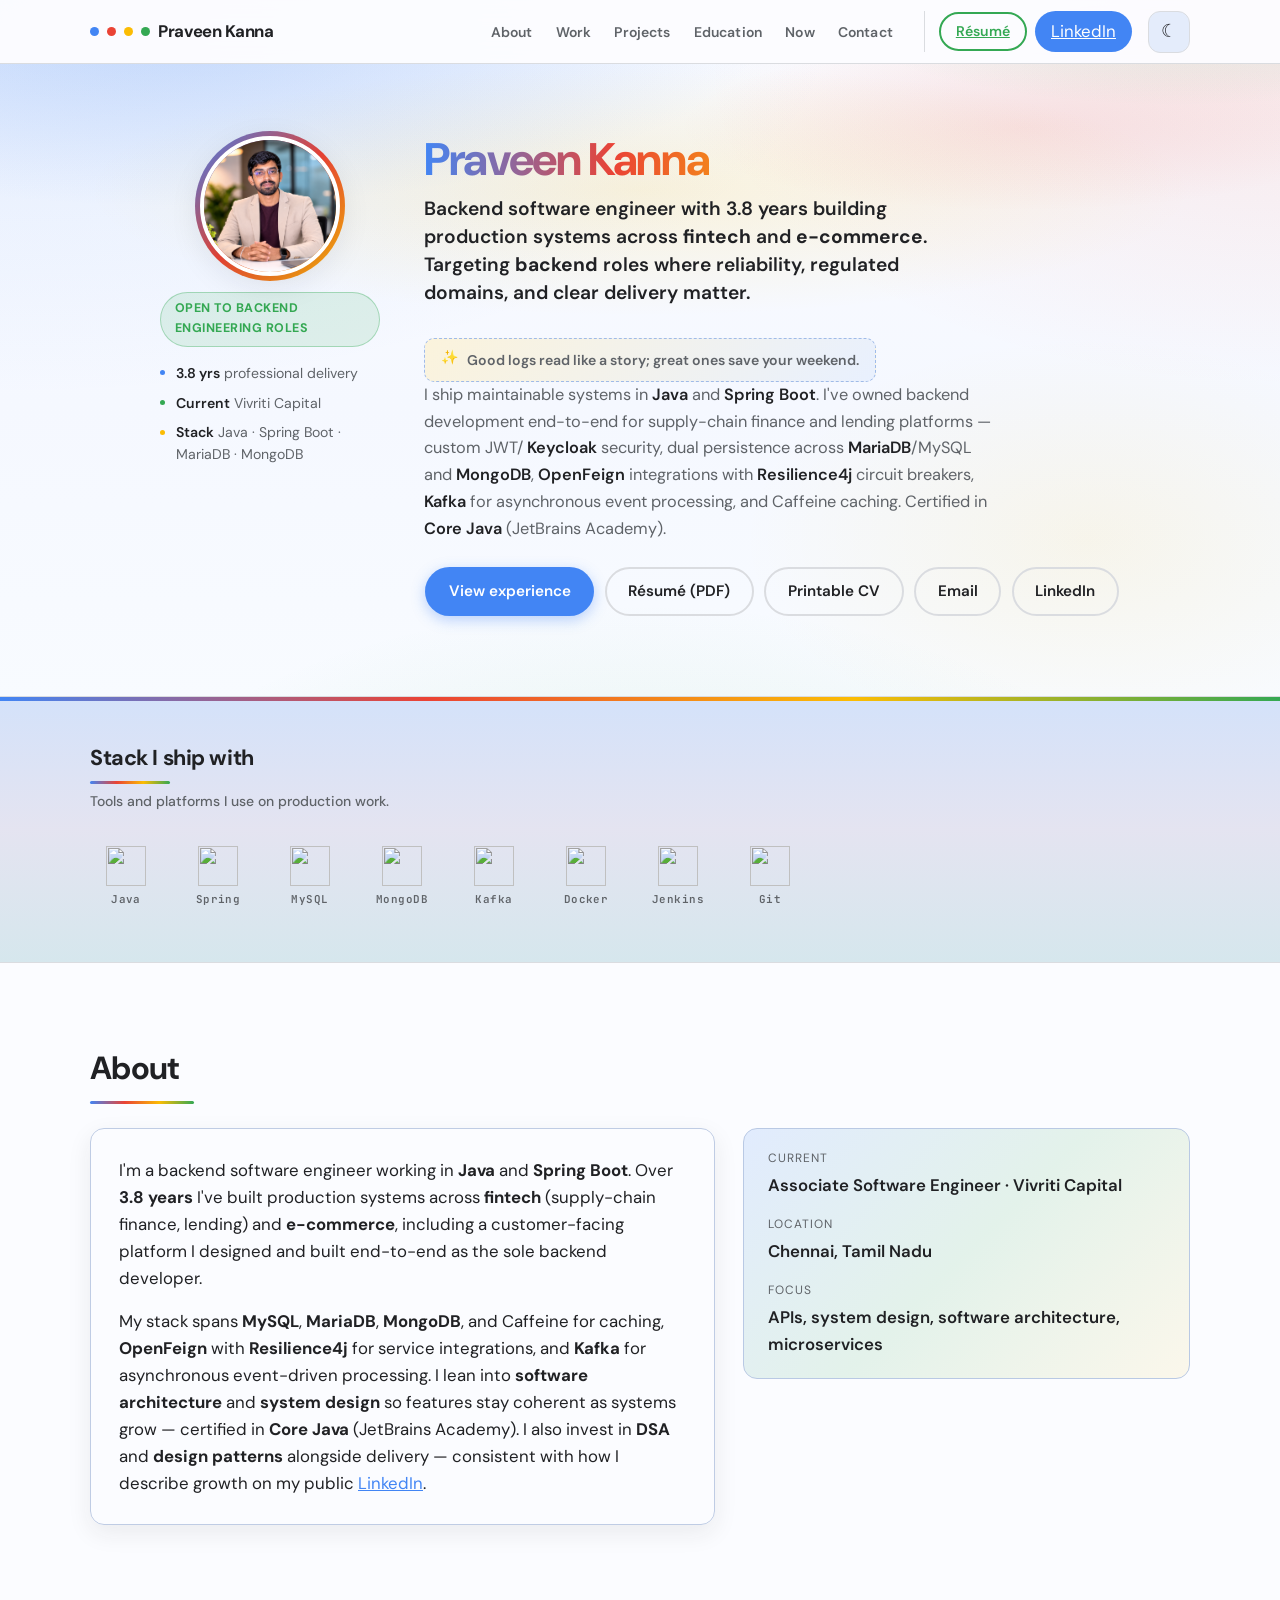
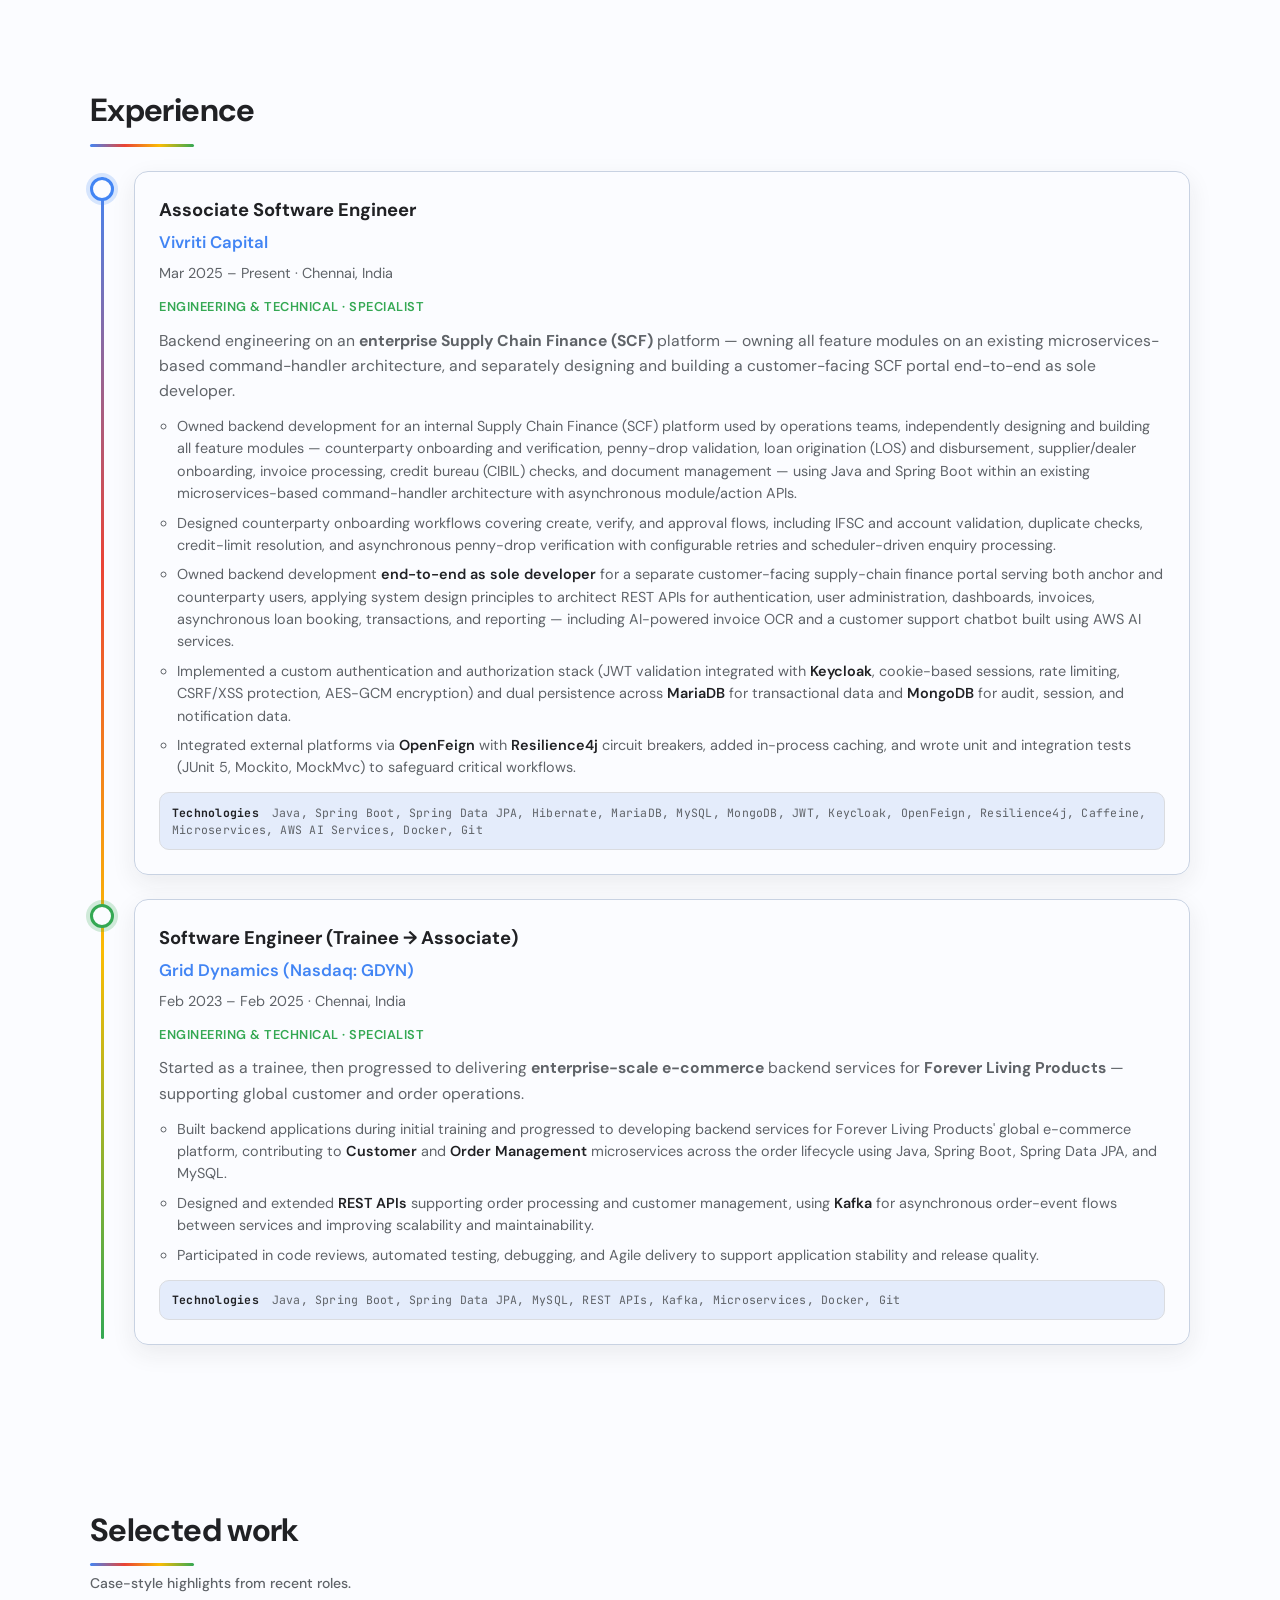
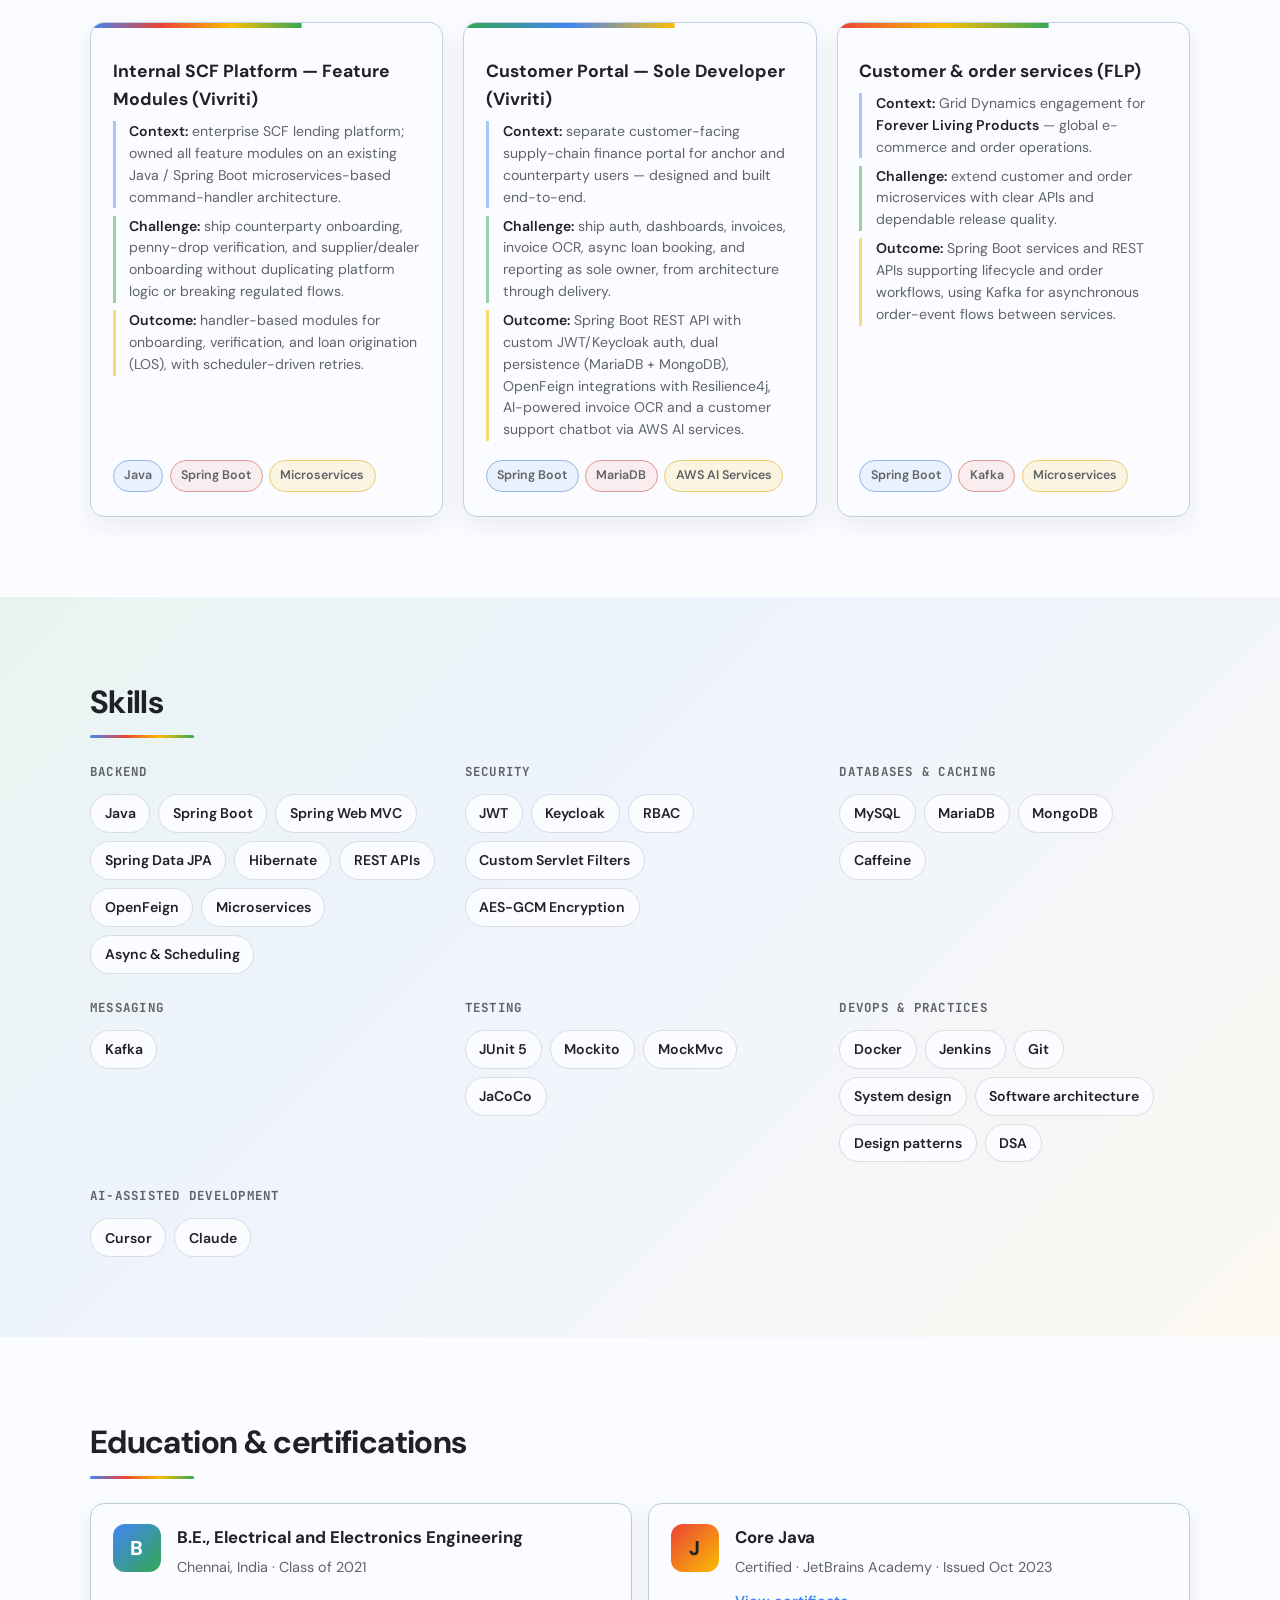
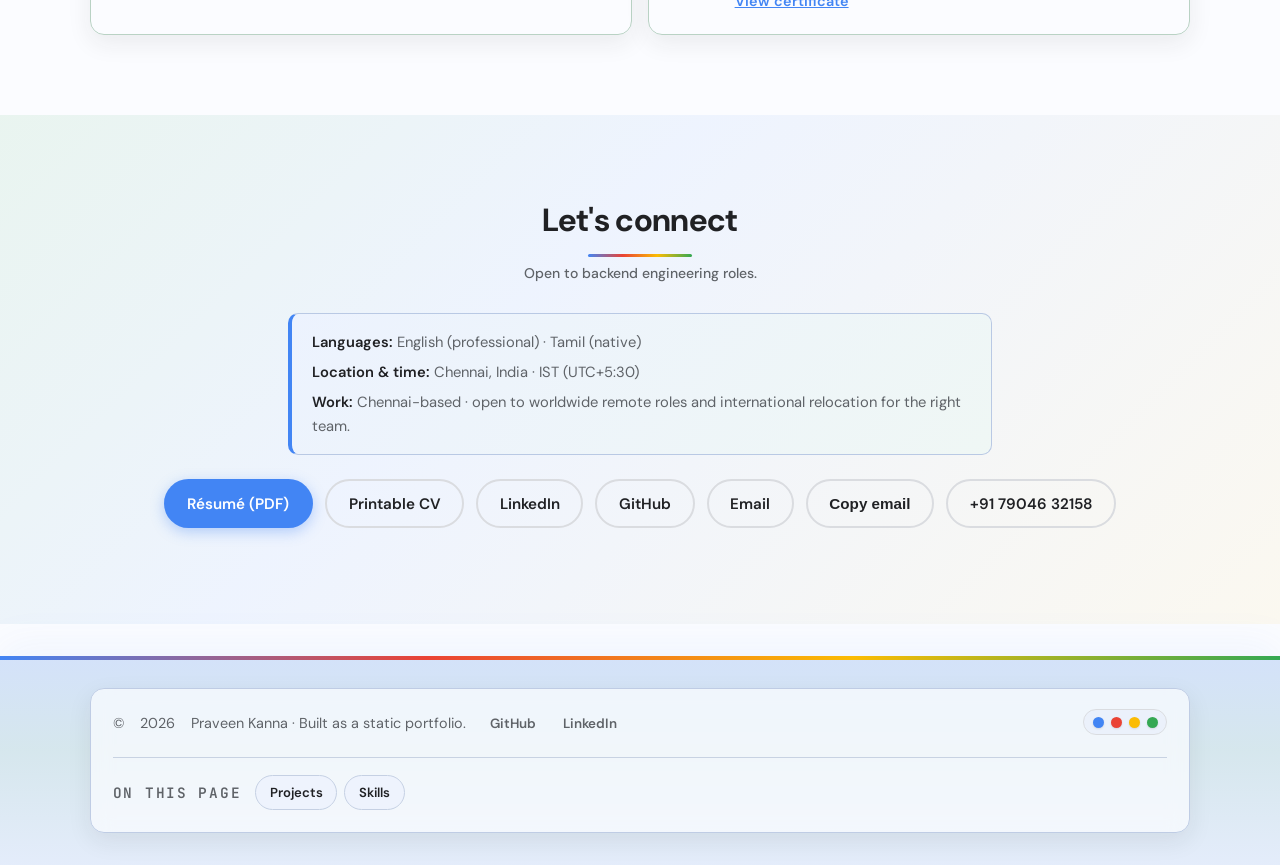
==== commit 6e3107f6: "update url" ====
--- a/index.html
+++ b/index.html
@@ -6,15 +6,15 @@
     <meta name="theme-color" content="#ffffff" id="meta-theme" />
     <meta
       name="description"
-      content="Praveen Kanna — Backend Software Engineer (3.8+ yrs). Java, Spring Boot, MariaDB, MongoDB, Kubernetes. Fintech & e-commerce lending platforms. Vivriti Capital. Chennai."
+      content="Praveen Kanna — Backend Software Engineer (3.8 yrs). Java, Spring Boot, Microservices, MariaDB, MongoDB, Kafka. Fintech & e-commerce lending platforms. Vivriti Capital. Chennai."
     />
     <meta property="og:title" content="Praveen Kanna | Backend Software Engineer" />
-    <meta property="og:description" content="Praveen Kanna — Backend Software Engineer (3.8+ yrs). Java, Spring Boot, MariaDB, MongoDB, Kubernetes. Fintech & e-commerce lending platforms. Vivriti Capital. Chennai." />
+    <meta property="og:description" content="Praveen Kanna — Backend Software Engineer (3.8 yrs). Java, Spring Boot, Microservices, MariaDB, MongoDB, Kafka. Fintech & e-commerce lending platforms. Vivriti Capital. Chennai." />
     <meta property="og:type" content="website" />
     <meta property="og:image" content="https://avatars.githubusercontent.com/u/164140467?v=4" />
     <meta name="twitter:card" content="summary_large_image" />
     <meta name="twitter:title" content="Praveen Kanna | Backend Software Engineer" />
-    <meta name="twitter:description" content="Praveen Kanna — Backend Software Engineer (3.8+ yrs). Java, Spring Boot, MariaDB, MongoDB, Kubernetes. Chennai." />
+    <meta name="twitter:description" content="Praveen Kanna — Backend Software Engineer (3.8 yrs). Java, Spring Boot, Microservices, MariaDB, MongoDB, Kafka. Chennai." />
     <meta name="twitter:url" content="https://praveenkannaayyasamy.github.io/portfolio/" />
     <meta name="twitter:image" content="https://avatars.githubusercontent.com/u/164140467?v=4" />
     <!-- Canonical site URL — change both links if you use a custom domain (e.g. Netlify). -->
@@ -51,12 +51,12 @@
           "JWT",
           "OpenFeign",
           "Resilience4j",
+          "Kafka",
+          "Microservices",
           "Docker",
-          "Kubernetes",
           "System design",
           "Software architecture",
-          "Design patterns",
-          "Generative AI"
+          "Design patterns"
         ]
       }
     </script>
@@ -167,9 +167,9 @@
                 onerror="this.onerror=null;this.src='https://avatars.githubusercontent.com/u/164140467?v=4';"
               />
             </div>
-            <p class="hero-badge animate-hero" style="--d: 40ms">Open to backend &amp; full-stack roles</p>
+            <p class="hero-badge animate-hero" style="--d: 40ms">Open to backend engineering roles</p>
             <ul class="hero-quickfacts animate-hero" style="--d: 80ms">
-              <li><strong>3.8+ yrs</strong> professional delivery</li>
+              <li><strong>3.8 yrs</strong> professional delivery</li>
               <li><strong>Current</strong> Vivriti Capital</li>
               <li><strong>Stack</strong> Java · Spring Boot · MariaDB · MongoDB</li>
             </ul>
@@ -180,22 +180,21 @@
             </h1>
     
             <p class="hero-role animate-hero" style="--d: 150ms">
-              Backend software engineer with 3.8+ years building production systems across
-              <strong>fintech</strong> and <strong>e-commerce</strong>. Targeting <strong>backend</strong> and
-              <strong>full-stack</strong> roles where reliability, regulated domains, and clear delivery matter.
+              Backend software engineer with 3.8 years building production systems across
+              <strong>fintech</strong> and <strong>e-commerce</strong>. Targeting <strong>backend</strong>
+              roles where reliability, regulated domains, and clear delivery matter.
             </p>
             <p class="hero-funline animate-hero" id="hero-funline" style="--d: 175ms" role="note">
               <span class="hero-funline__emoji" aria-hidden="true">✨</span>
               <span id="hero-funline-text">Ctrl+S is a quiet thank-you to Future You.</span>
             </p>
             <p class="hero-sub animate-hero" style="--d: 190ms">
-              I ship maintainable systems in <strong>Java</strong> and <strong>Spring Boot</strong>, with
-              <strong>Angular</strong> and <strong>React</strong> on the frontend when needed. I've built supply-chain
-              finance and lending workflows end-to-end — custom JWT/<strong>Keycloak</strong> security, dual
-              persistence across <strong>MariaDB</strong>/MySQL and <strong>MongoDB</strong>, <strong>OpenFeign</strong>
-              integrations with <strong>Resilience4j</strong> circuit breakers, and Caffeine caching. Comfortable with
-              CI/CD via Docker, Jenkins, and GitHub Actions, and deployment on <strong>Kubernetes</strong>. Certified
-              in <strong>Google Cloud</strong> (Digital Leader) and <strong>Core Java</strong> (JetBrains Academy).
+              I ship maintainable systems in <strong>Java</strong> and <strong>Spring Boot</strong>. I've owned
+              backend development end-to-end for supply-chain finance and lending platforms — custom JWT/
+              <strong>Keycloak</strong> security, dual persistence across <strong>MariaDB</strong>/MySQL and
+              <strong>MongoDB</strong>, <strong>OpenFeign</strong> integrations with <strong>Resilience4j</strong>
+              circuit breakers, <strong>Kafka</strong> for asynchronous event processing, and Caffeine caching.
+              Certified in <strong>Core Java</strong> (JetBrains Academy).
             </p>
             <div class="hero-actions animate-hero" style="--d: 230ms">
               <a class="btn btn-primary" href="#experience">View experience</a>
@@ -273,21 +272,11 @@
             <li>
               <a
                 class="stack-icons__link"
-                href="https://angular.dev"
-                target="_blank"
-                rel="noopener noreferrer"
-                title="Angular documentation"
-                ><img src="https://cdn.jsdelivr.net/gh/devicons/devicon@latest/icons/angularjs/angularjs-original.svg" alt="" width="40" height="40" decoding="async" /><span>Angular</span></a
-              >
-            </li>
-            <li>
-              <a
-                class="stack-icons__link"
-                href="https://react.dev"
-                target="_blank"
-                rel="noopener noreferrer"
-                title="React documentation"
-                ><img src="https://cdn.jsdelivr.net/gh/devicons/devicon@latest/icons/react/react-original.svg" alt="" width="40" height="40" decoding="async" loading="lazy" /><span>React</span></a
+                href="https://kafka.apache.org/documentation/"
+                target="_blank"
+                rel="noopener noreferrer"
+                title="Apache Kafka documentation"
+                ><img src="https://cdn.jsdelivr.net/gh/devicons/devicon@latest/icons/apachekafka/apachekafka-original.svg" alt="" width="40" height="40" decoding="async" /><span>Kafka</span></a
               >
             </li>
             <li>
@@ -303,16 +292,6 @@
             <li>
               <a
                 class="stack-icons__link"
-                href="https://kubernetes.io/docs/home/"
-                target="_blank"
-                rel="noopener noreferrer"
-                title="Kubernetes documentation"
-                ><img src="https://cdn.jsdelivr.net/gh/devicons/devicon@latest/icons/kubernetes/kubernetes-plain.svg" alt="" width="40" height="40" decoding="async" loading="lazy" /><span>Kubernetes</span></a
-              >
-            </li>
-            <li>
-              <a
-                class="stack-icons__link"
                 href="https://www.jenkins.io/doc/"
                 target="_blank"
                 rel="noopener noreferrer"
@@ -323,11 +302,11 @@
             <li>
               <a
                 class="stack-icons__link"
-                href="https://cloud.google.com/docs"
-                target="_blank"
-                rel="noopener noreferrer"
-                title="Google Cloud documentation"
-                ><img src="https://cdn.jsdelivr.net/gh/devicons/devicon@latest/icons/googlecloud/googlecloud-original.svg" alt="" width="40" height="40" decoding="async" loading="lazy" /><span>GCP</span></a
+                href="https://git-scm.com/doc"
+                target="_blank"
+                rel="noopener noreferrer"
+                title="Git documentation"
+                ><img src="https://cdn.jsdelivr.net/gh/devicons/devicon@latest/icons/git/git-original.svg" alt="" width="40" height="40" decoding="async" loading="lazy" /><span>Git</span></a
               >
             </li>
           </ul>
@@ -340,20 +319,18 @@
           <div class="about-grid">
             <div class="about-card reveal">
               <p>
-                I'm a backend-focused software engineer working in <strong>Java</strong> and
-                <strong>Spring Boot</strong>, with <strong>Angular</strong> / <strong>React</strong> exposure on the
-                frontend. Over <strong>3.8 years</strong> I've built production systems across
+                I'm a backend software engineer working in <strong>Java</strong> and
+                <strong>Spring Boot</strong>. Over <strong>3.8 years</strong> I've built production systems across
                 <strong>fintech</strong> (supply-chain finance, lending) and <strong>e-commerce</strong>, including a
                 customer-facing platform I designed and built end-to-end as the sole backend developer.
               </p>
               <p>
                 My stack spans <strong>MySQL</strong>, <strong>MariaDB</strong>, <strong>MongoDB</strong>, and Caffeine
                 for caching, <strong>OpenFeign</strong> with <strong>Resilience4j</strong> for service integrations,
-                and Docker / <strong>Kubernetes</strong> / GitHub Actions for delivery. I lean into
+                and <strong>Kafka</strong> for asynchronous event-driven processing. I lean into
                 <strong>software architecture</strong> and <strong>system design</strong> so features stay coherent as
-                systems grow — certified in <strong>Google Cloud Digital Leader</strong> and <strong>Core Java</strong>
-                (JetBrains Academy) among my formal credentials. I also invest in <strong>generative AI</strong>,
-                <strong>DSA</strong>, and <strong>design patterns</strong> alongside delivery — consistent with how I
+                systems grow — certified in <strong>Core Java</strong> (JetBrains Academy). I also invest in
+                <strong>DSA</strong> and <strong>design patterns</strong> alongside delivery — consistent with how I
                 describe growth on my public
                 <a href="https://www.linkedin.com/in/praveen-kanna-ayyasamy" target="_blank" rel="noopener noreferrer">LinkedIn</a>.
               </p>
@@ -365,7 +342,7 @@
                 <dt>Location</dt>
                 <dd>Chennai, Tamil Nadu</dd>
                 <dt>Focus</dt>
-                <dd>APIs, system design, software architecture, cloud-aware delivery</dd>
+                <dd>APIs, system design, software architecture, microservices</dd>
               </dl>
             </aside>
           </div>
@@ -384,16 +361,18 @@
                 <p class="timeline-dates">Mar 2025 – Present · Chennai, India</p>
                 <p class="timeline-role">Engineering &amp; technical · Specialist</p>
                 <p class="timeline-desc">
-                  Backend engineering on an <strong>enterprise Supply Chain Finance (SCF)</strong> platform — building
-                  onboarding, verification, and loan modules on an existing command-handler architecture, and
+                  Backend engineering on an <strong>enterprise Supply Chain Finance (SCF)</strong> platform — owning
+                  all feature modules on an existing microservices-based command-handler architecture, and
                   separately designing and building a customer-facing SCF portal end-to-end as sole developer.
                 </p>
                 <ul class="timeline-highlights">
                   <li>
-                    Built backend modules for an internal Supply Chain Finance platform used by operations teams —
-                    counterparty onboarding and verification, penny-drop validation, loan management, invoice
-                    processing, and document management — using Java and Spring Boot within an existing
-                    command-handler architecture with asynchronous module/action APIs.
+                    Owned backend development for an internal Supply Chain Finance (SCF) platform used by operations
+                    teams, independently designing and building all feature modules — counterparty onboarding and
+                    verification, penny-drop validation, loan origination (LOS) and disbursement, supplier/dealer
+                    onboarding, invoice processing, credit bureau (CIBIL) checks, and document management — using
+                    Java and Spring Boot within an existing microservices-based command-handler architecture with
+                    asynchronous module/action APIs.
                   </li>
                   <li>
                     Designed counterparty onboarding workflows covering create, verify, and approval flows, including
@@ -401,15 +380,11 @@
                     penny-drop verification with configurable retries and scheduler-driven enquiry processing.
                   </li>
                   <li>
-                    Developed supplier and dealer onboarding workflows, including product and limit setup and
-                    integration with an external loan management system, using isolated sub-transactions for complex
-                    writes.
-                  </li>
-                  <li>
-                    Architected and built a separate customer-facing supply-chain finance portal
-                    <strong>end-to-end as sole developer</strong>, serving both anchor and counterparty users —
-                    REST APIs for authentication, user administration, dashboards, invoices, invoice OCR,
-                    asynchronous loan booking, transactions, and reporting.
+                    Owned backend development <strong>end-to-end as sole developer</strong> for a separate
+                    customer-facing supply-chain finance portal serving both anchor and counterparty users, applying
+                    system design principles to architect REST APIs for authentication, user administration,
+                    dashboards, invoices, asynchronous loan booking, transactions, and reporting — including
+                    AI-powered invoice OCR and a customer support chatbot built using AWS AI services.
                   </li>
                   <li>
                     Implemented a custom authentication and authorization stack (JWT validation integrated with
@@ -419,16 +394,14 @@
                   </li>
                   <li>
                     Integrated external platforms via <strong>OpenFeign</strong> with <strong>Resilience4j</strong>
-                    circuit breakers, added in-process caching and scheduled read-model refreshes for dashboard
-                    performance, and established production practices including structured logging,
-                    Actuator/Prometheus metrics, JUnit 5/Mockito/MockMvc testing, Docker, GitHub Actions CI, and
-                    Kubernetes deployment.
+                    circuit breakers, added in-process caching, and wrote unit and integration tests (JUnit 5,
+                    Mockito, MockMvc) to safeguard critical workflows.
                   </li>
                 </ul>
                 <p class="timeline-tech">
                   <strong>Technologies</strong>
                   Java, Spring Boot, Spring Data JPA, Hibernate, MariaDB, MySQL, MongoDB, JWT, Keycloak, OpenFeign,
-                  Resilience4j, Caffeine, Docker, Kubernetes, GitHub Actions
+                  Resilience4j, Caffeine, Microservices, AWS AI Services, Docker, Git
                 </p>
               </div>
             </li>
@@ -440,27 +413,21 @@
                 <p class="timeline-dates">Feb 2023 – Feb 2025 · Chennai, India</p>
                 <p class="timeline-role">Engineering &amp; technical · Specialist</p>
                 <p class="timeline-desc">
-                  Started as a trainee under NextSphere Technologies (a Grid Dynamics company), then progressed to
-                  delivering <strong>enterprise-scale e-commerce</strong> backend services for
-                  <strong>Forever Living Products</strong> — supporting global customer and order operations.
+                  Started as a trainee, then progressed to delivering <strong>enterprise-scale e-commerce</strong>
+                  backend services for <strong>Forever Living Products</strong> — supporting global customer and
+                  order operations.
                 </p>
                 <ul class="timeline-highlights">
                   <li>
-                    Built backend applications and CRUD functionality using Java, Spring Boot, Spring Data JPA, and
-                    MySQL during initial training, applying REST API design, OOP principles, and design patterns.
+                    Built backend applications during initial training and progressed to developing backend services
+                    for Forever Living Products' global e-commerce platform, contributing to
+                    <strong>Customer</strong> and <strong>Order Management</strong> microservices across the order
+                    lifecycle using Java, Spring Boot, Spring Data JPA, and MySQL.
                   </li>
                   <li>
-                    Progressed to developing backend services for Forever Living Products' global e-commerce
-                    platform, contributing to <strong>Customer</strong> and <strong>Order Management</strong>
-                    workflows across the order lifecycle.
-                  </li>
-                  <li>
-                    Designed and extended <strong>REST APIs</strong> supporting order processing, customer
-                    management, and enterprise integrations, improving service scalability and maintainability.
-                  </li>
-                  <li>
-                    Coordinated with Angular and React engineering teams to define API contracts and data flows for
-                    customer-facing applications.
+                    Designed and extended <strong>REST APIs</strong> supporting order processing and customer
+                    management, using <strong>Kafka</strong> for asynchronous order-event flows between services and
+                    improving scalability and maintainability.
                   </li>
                   <li>
                     Participated in code reviews, automated testing, debugging, and Agile delivery to support
@@ -469,7 +436,7 @@
                 </ul>
                 <p class="timeline-tech">
                   <strong>Technologies</strong>
-                  Java, Spring Boot, Spring Data JPA, MySQL, REST APIs, Angular, React, Docker, Jenkins
+                  Java, Spring Boot, Spring Data JPA, MySQL, REST APIs, Kafka, Microservices, Docker, Git
                 </p>
               </div>
             </li>
@@ -484,30 +451,30 @@
           <div class="project-grid">
             <article class="project-card reveal">
               <div class="project-strip" aria-hidden="true"></div>
-              <h3>Triton v2 — SCF lending modules (Vivriti)</h3>
+              <h3>Internal SCF Platform — Feature Modules (Vivriti)</h3>
               <ul class="project-case">
                 <li>
-                  <strong>Context:</strong> enterprise SCF lending platform; built modules on an existing Java 21 /
-                  Spring Boot 3 command-handler architecture.
+                  <strong>Context:</strong> enterprise SCF lending platform; owned all feature modules on an existing
+                  Java / Spring Boot microservices-based command-handler architecture.
                 </li>
                 <li>
                   <strong>Challenge:</strong> ship counterparty onboarding, penny-drop verification, and
                   supplier/dealer onboarding without duplicating platform logic or breaking regulated flows.
                 </li>
                 <li>
-                  <strong>Outcome:</strong> handler-based modules for onboarding, verification, and loan readiness,
-                  with scheduler-driven retries and isolated sub-transactions for complex writes.
+                  <strong>Outcome:</strong> handler-based modules for onboarding, verification, and loan origination
+                  (LOS), with scheduler-driven retries.
                 </li>
               </ul>
               <ul class="project-tags">
-                <li>Java 21</li>
-                <li>Spring Boot 3</li>
-                <li>Keycloak</li>
+                <li>Java</li>
+                <li>Spring Boot</li>
+                <li>Microservices</li>
               </ul>
             </article>
             <article class="project-card reveal" data-reveal-delay="60">
               <div class="project-strip project-strip--alt" aria-hidden="true"></div>
-              <h3>SCF Portal — sole developer (Vivriti)</h3>
+              <h3>Customer Portal — Sole Developer (Vivriti)</h3>
               <ul class="project-case">
                 <li>
                   <strong>Context:</strong> separate customer-facing supply-chain finance portal for anchor and
@@ -515,17 +482,18 @@
                 </li>
                 <li>
                   <strong>Challenge:</strong> ship auth, dashboards, invoices, invoice OCR, async loan booking, and
-                  reporting as sole owner, from architecture through deployment.
+                  reporting as sole owner, from architecture through delivery.
                 </li>
                 <li>
                   <strong>Outcome:</strong> Spring Boot REST API with custom JWT/Keycloak auth, dual persistence
-                  (MariaDB + MongoDB), OpenFeign integrations with Resilience4j, deployed on Kubernetes via CI/CD.
+                  (MariaDB + MongoDB), OpenFeign integrations with Resilience4j, AI-powered invoice OCR and a
+                  customer support chatbot via AWS AI services.
                 </li>
               </ul>
               <ul class="project-tags">
-                <li>Spring Boot 3</li>
+                <li>Spring Boot</li>
                 <li>MariaDB</li>
-                <li>Kubernetes</li>
+                <li>AWS AI Services</li>
               </ul>
             </article>
             <article class="project-card reveal" data-reveal-delay="120">
@@ -537,18 +505,18 @@
                   global e-commerce and order operations.
                 </li>
                 <li>
-                  <strong>Challenge:</strong> extend customer and order backends with clear APIs and dependable
+                  <strong>Challenge:</strong> extend customer and order microservices with clear APIs and dependable
                   release quality.
                 </li>
                 <li>
                   <strong>Outcome:</strong> Spring Boot services and REST APIs supporting lifecycle and order
-                  workflows, with Docker/Jenkins in the delivery path.
+                  workflows, using Kafka for asynchronous order-event flows between services.
                 </li>
               </ul>
               <ul class="project-tags">
                 <li>Spring Boot</li>
-                <li>Angular</li>
-                <li>React</li>
+                <li>Kafka</li>
+                <li>Microservices</li>
               </ul>
             </article>
           </div>
@@ -569,6 +537,7 @@
                 <li>Hibernate</li>
                 <li>REST APIs</li>
                 <li>OpenFeign</li>
+                <li>Microservices</li>
                 <li>Async &amp; Scheduling</li>
               </ul>
             </div>
@@ -592,38 +561,37 @@
               </ul>
             </div>
             <div class="skill-group">
-              <h3>Frontend</h3>
+              <h3>Messaging</h3>
               <ul class="skill-pills">
-                <li>Angular</li>
-                <li>React</li>
-                <li>TypeScript</li>
-                <li>HTML / CSS</li>
+                <li>Kafka</li>
               </ul>
             </div>
             <div class="skill-group">
-              <h3>Testing &amp; observability</h3>
+              <h3>Testing</h3>
               <ul class="skill-pills">
                 <li>JUnit 5</li>
                 <li>Mockito</li>
                 <li>MockMvc</li>
                 <li>JaCoCo</li>
-                <li>Actuator</li>
-                <li>Prometheus</li>
-                <li>SonarQube</li>
               </ul>
             </div>
             <div class="skill-group">
               <h3>DevOps &amp; practices</h3>
               <ul class="skill-pills">
                 <li>Docker</li>
-                <li>Kubernetes</li>
-                <li>Helm</li>
                 <li>Jenkins</li>
-                <li>GitHub Actions</li>
+                <li>Git</li>
                 <li>System design</li>
                 <li>Software architecture</li>
                 <li>Design patterns</li>
                 <li>DSA</li>
+              </ul>
+            </div>
+            <div class="skill-group">
+              <h3>AI-Assisted Development</h3>
+              <ul class="skill-pills">
+                <li>Cursor</li>
+                <li>Claude</li>
               </ul>
             </div>
           </div>
@@ -637,8 +605,8 @@
             <li class="cert-card reveal">
               <span class="cert-badge" aria-hidden="true">B</span>
               <div>
-                <h3>B.E., Computer Science and Engineering</h3>
-                <p>Chennai, India · Class of 2022</p>
+                <h3>B.E., Electrical and Electronics Engineering</h3>
+                <p>Chennai, India · Class of 2021</p>
               </div>
             </li>
             <li class="cert-card reveal" data-reveal-delay="80">
@@ -655,20 +623,6 @@
                 >
               </div>
             </li>
-            <li class="cert-card reveal" data-reveal-delay="160">
-              <span class="cert-badge" aria-hidden="true">G</span>
-              <div>
-                <h3>Google Cloud Digital Leader</h3>
-                <p>Certified · Google Cloud · Issued Mar 2023 · Expires Mar 2027</p>
-                <a
-                  class="text-link"
-                  href="https://credential.net/49353e8e-101a-46d6-9e80-898303f8ad4b"
-                  target="_blank"
-                  rel="noopener noreferrer"
-                  >View credential</a
-                >
-              </div>
-            </li>
           </ul>
         </div>
       </section>
@@ -677,7 +631,7 @@
         <div class="container reveal">
           <h2 class="section-title">Let's connect</h2>
           <p class="section-subtitle section-subtitle--center">
-            Open to backend, full-stack, and cloud-aware engineering roles.
+            Open to backend engineering roles.
           </p>
           <div class="contact-meta">
             <p><strong>Languages:</strong> English (professional) · Tamil (native)</p>
@@ -749,4 +703,4 @@
 
     <script src="script.js"></script>
   </body>
-</html>+</html>
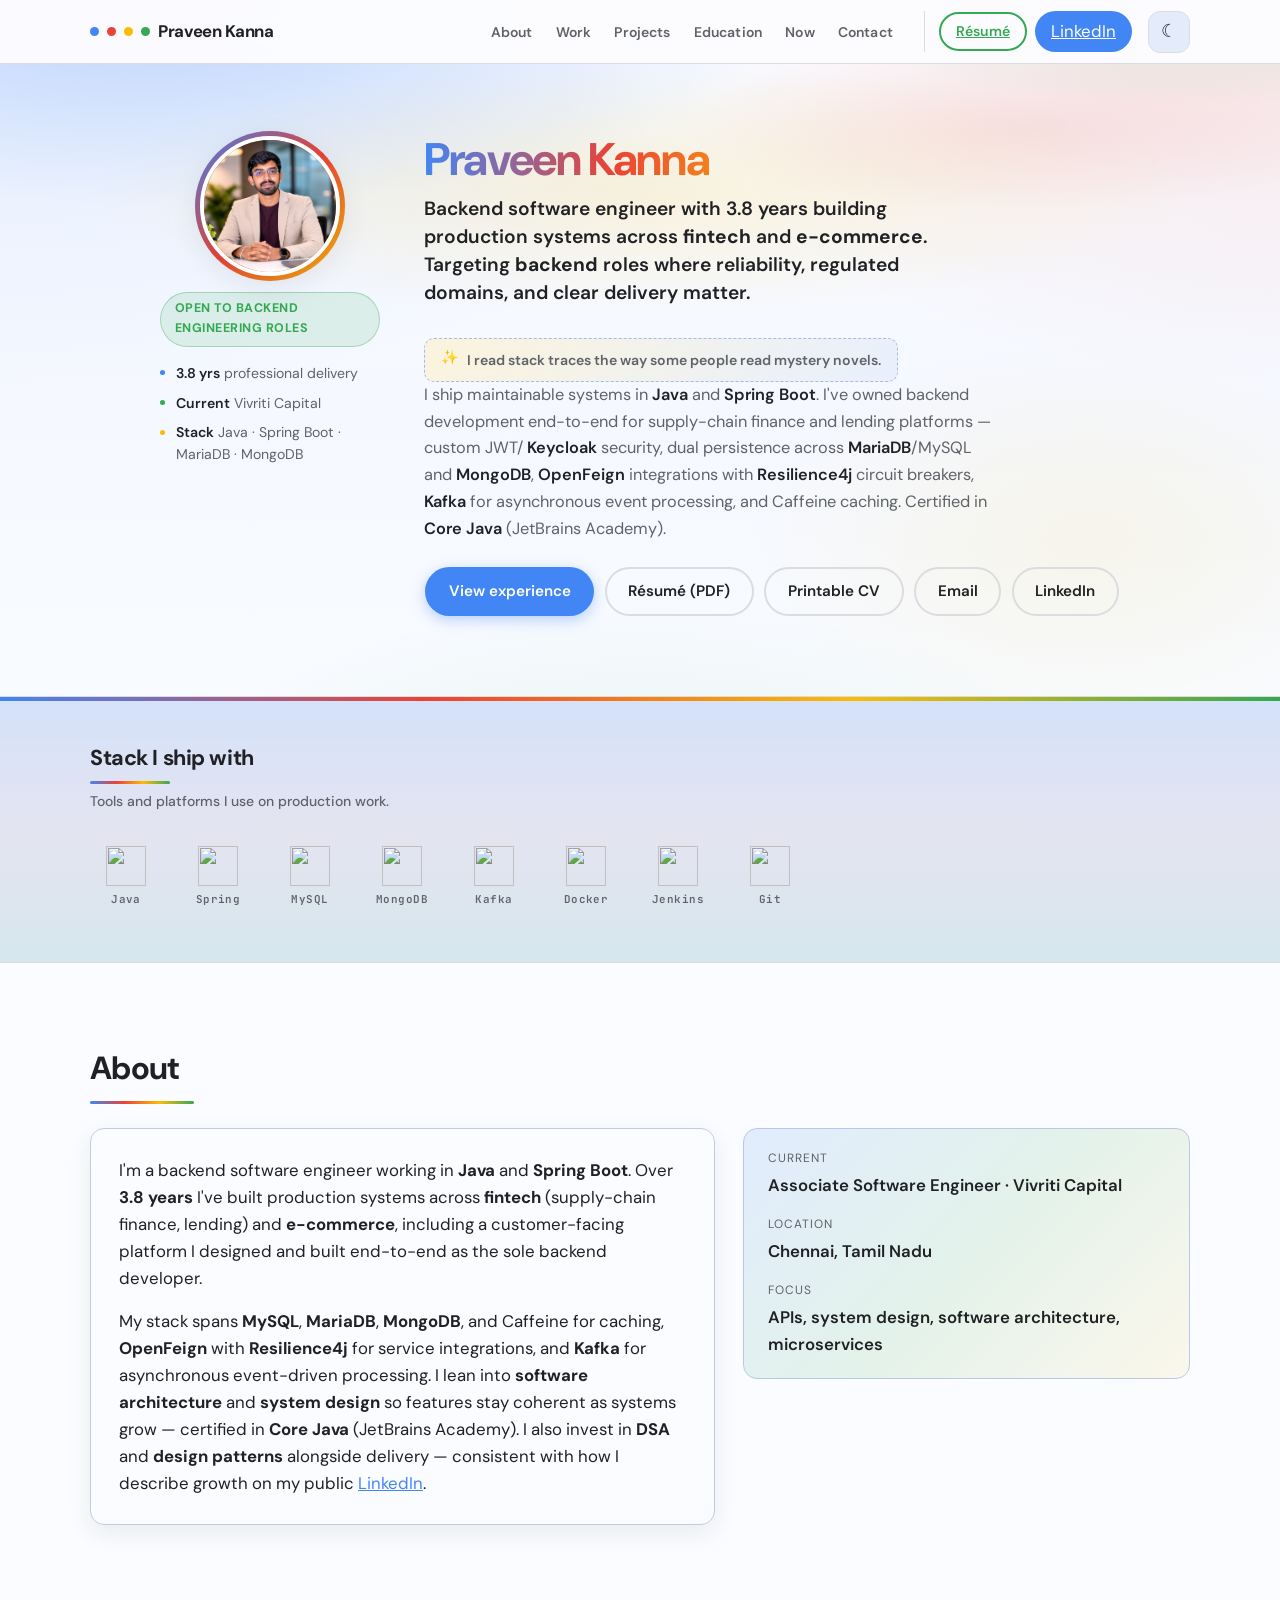
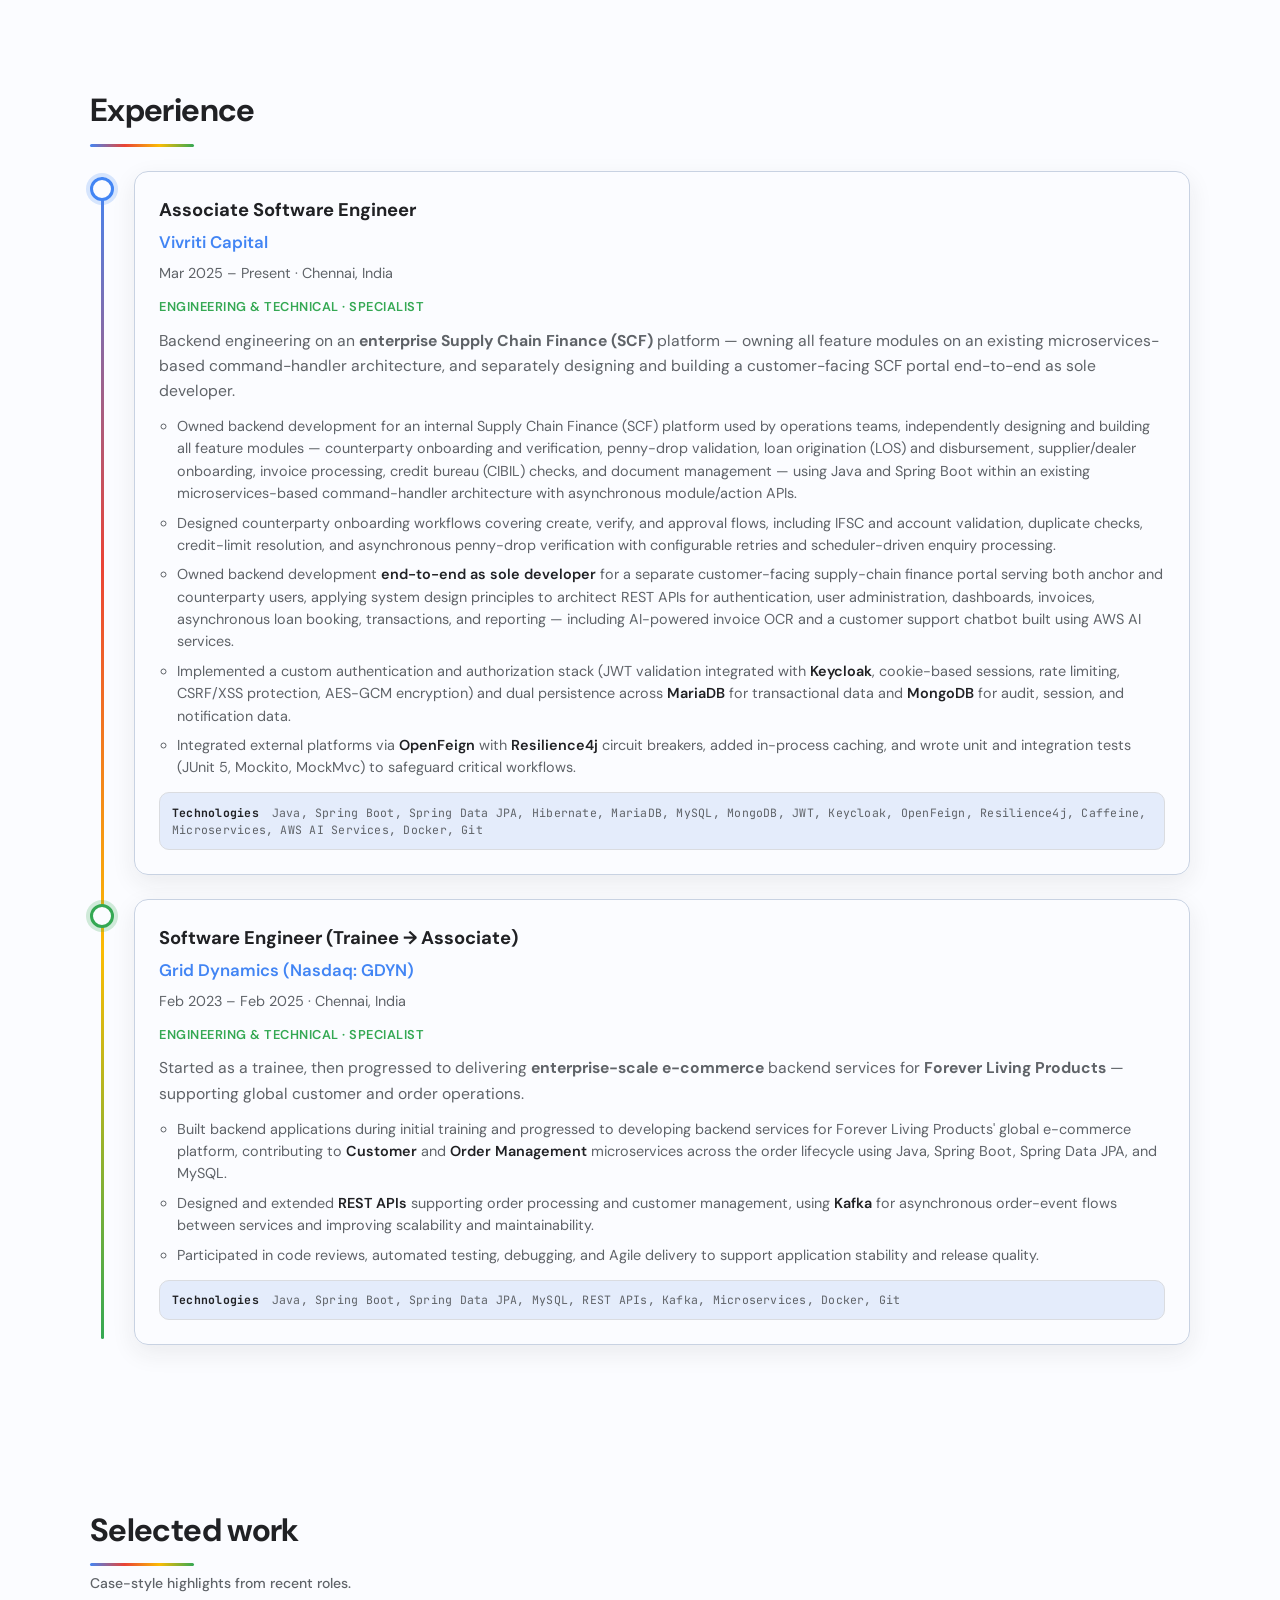
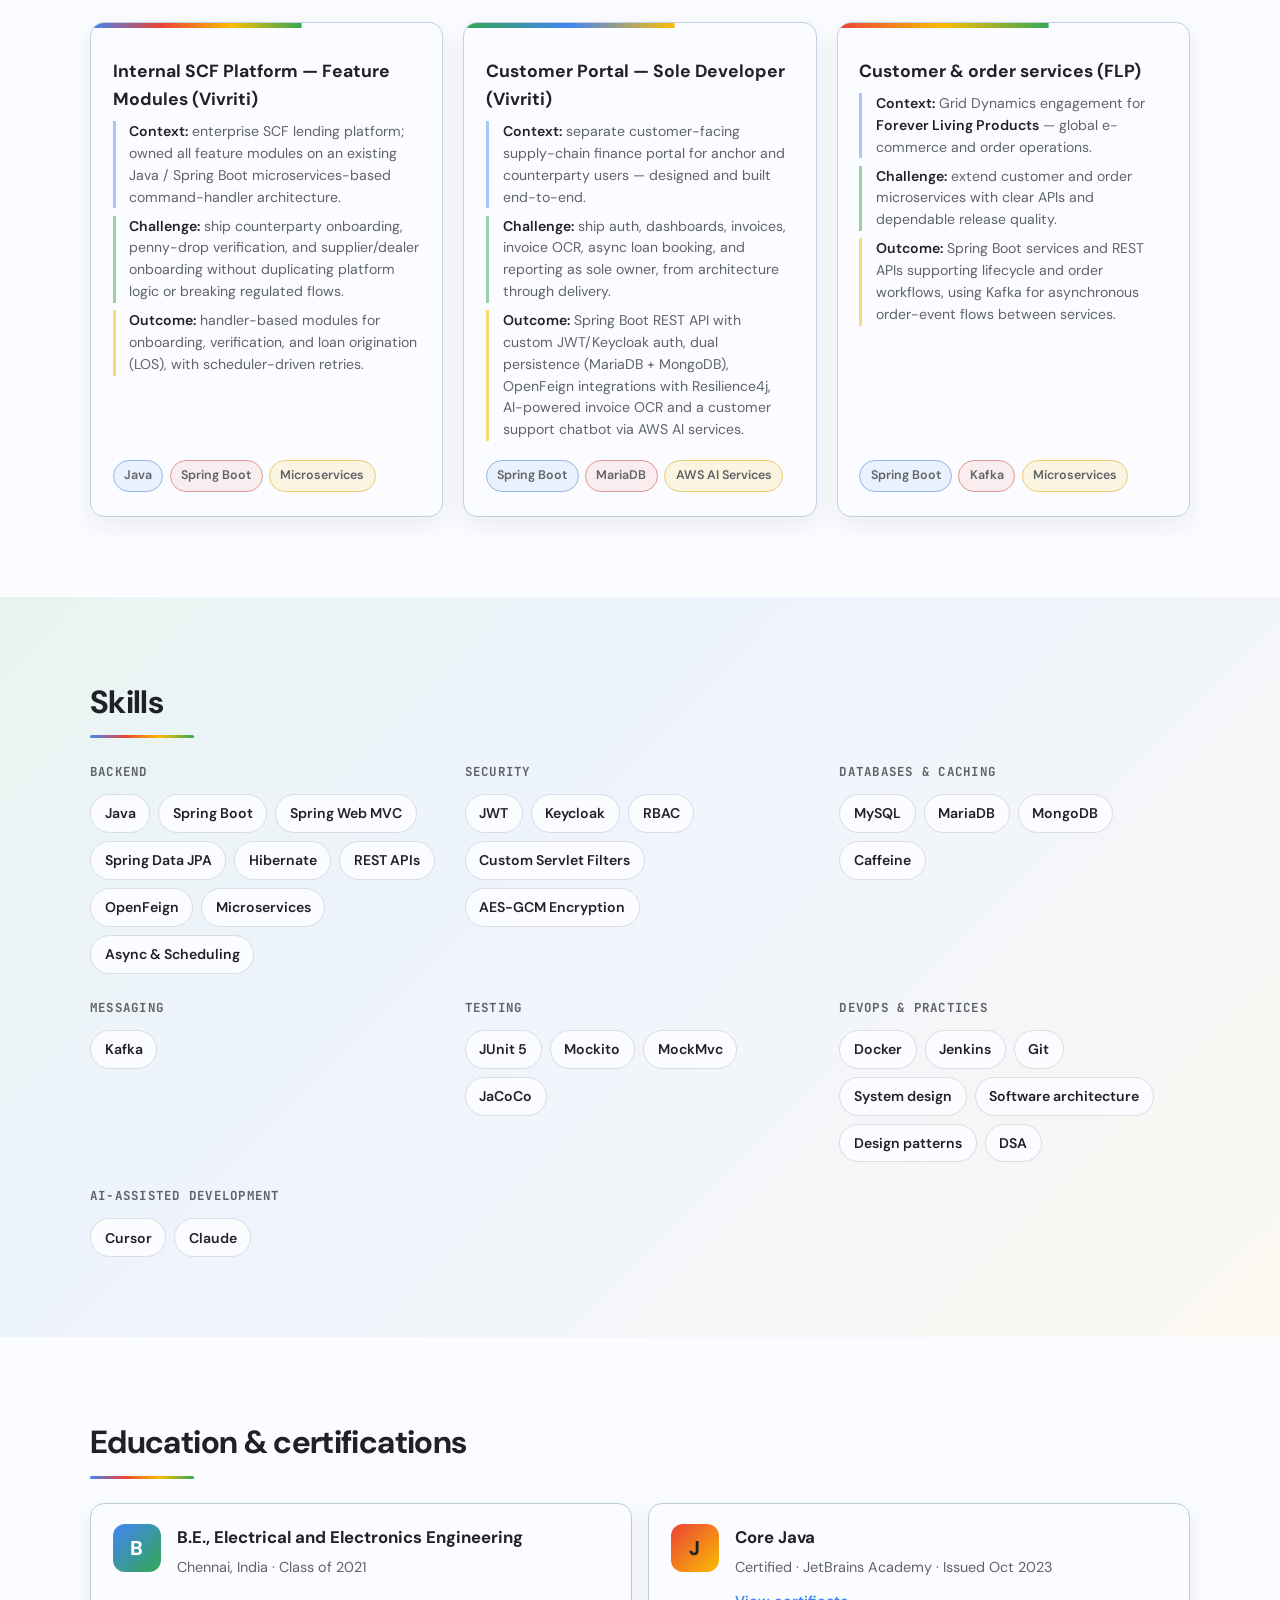
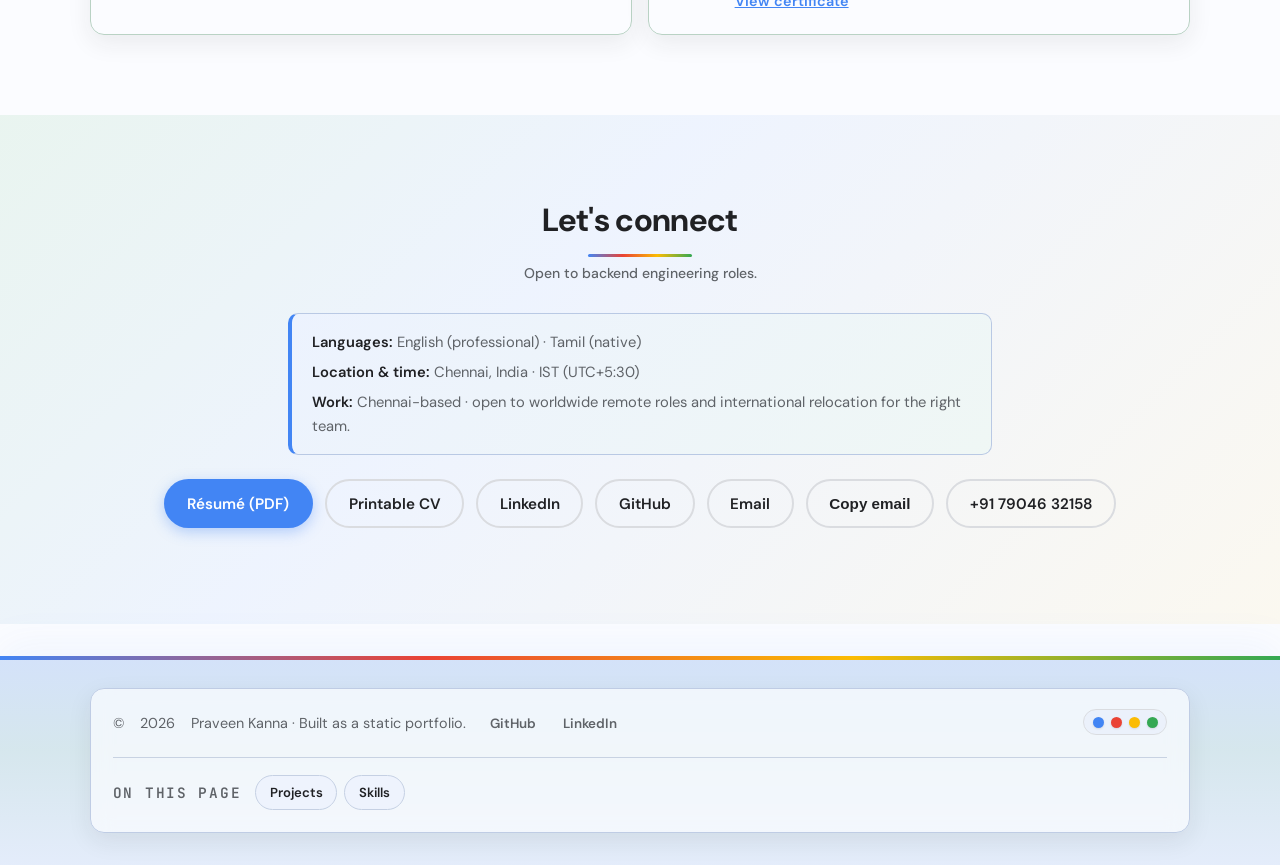
==== commit b1fea7e7: "resume" ====
--- a/index.html
+++ b/index.html
@@ -115,7 +115,7 @@
             <li>
               <a
                 class="nav-resume"
-                href="resume/Praveen-Kanna-Resume.pdf"
+                href="resume/Praveen_Kanna_Resume.pdf"
                 download
                 target="_blank"
                 rel="noopener noreferrer"
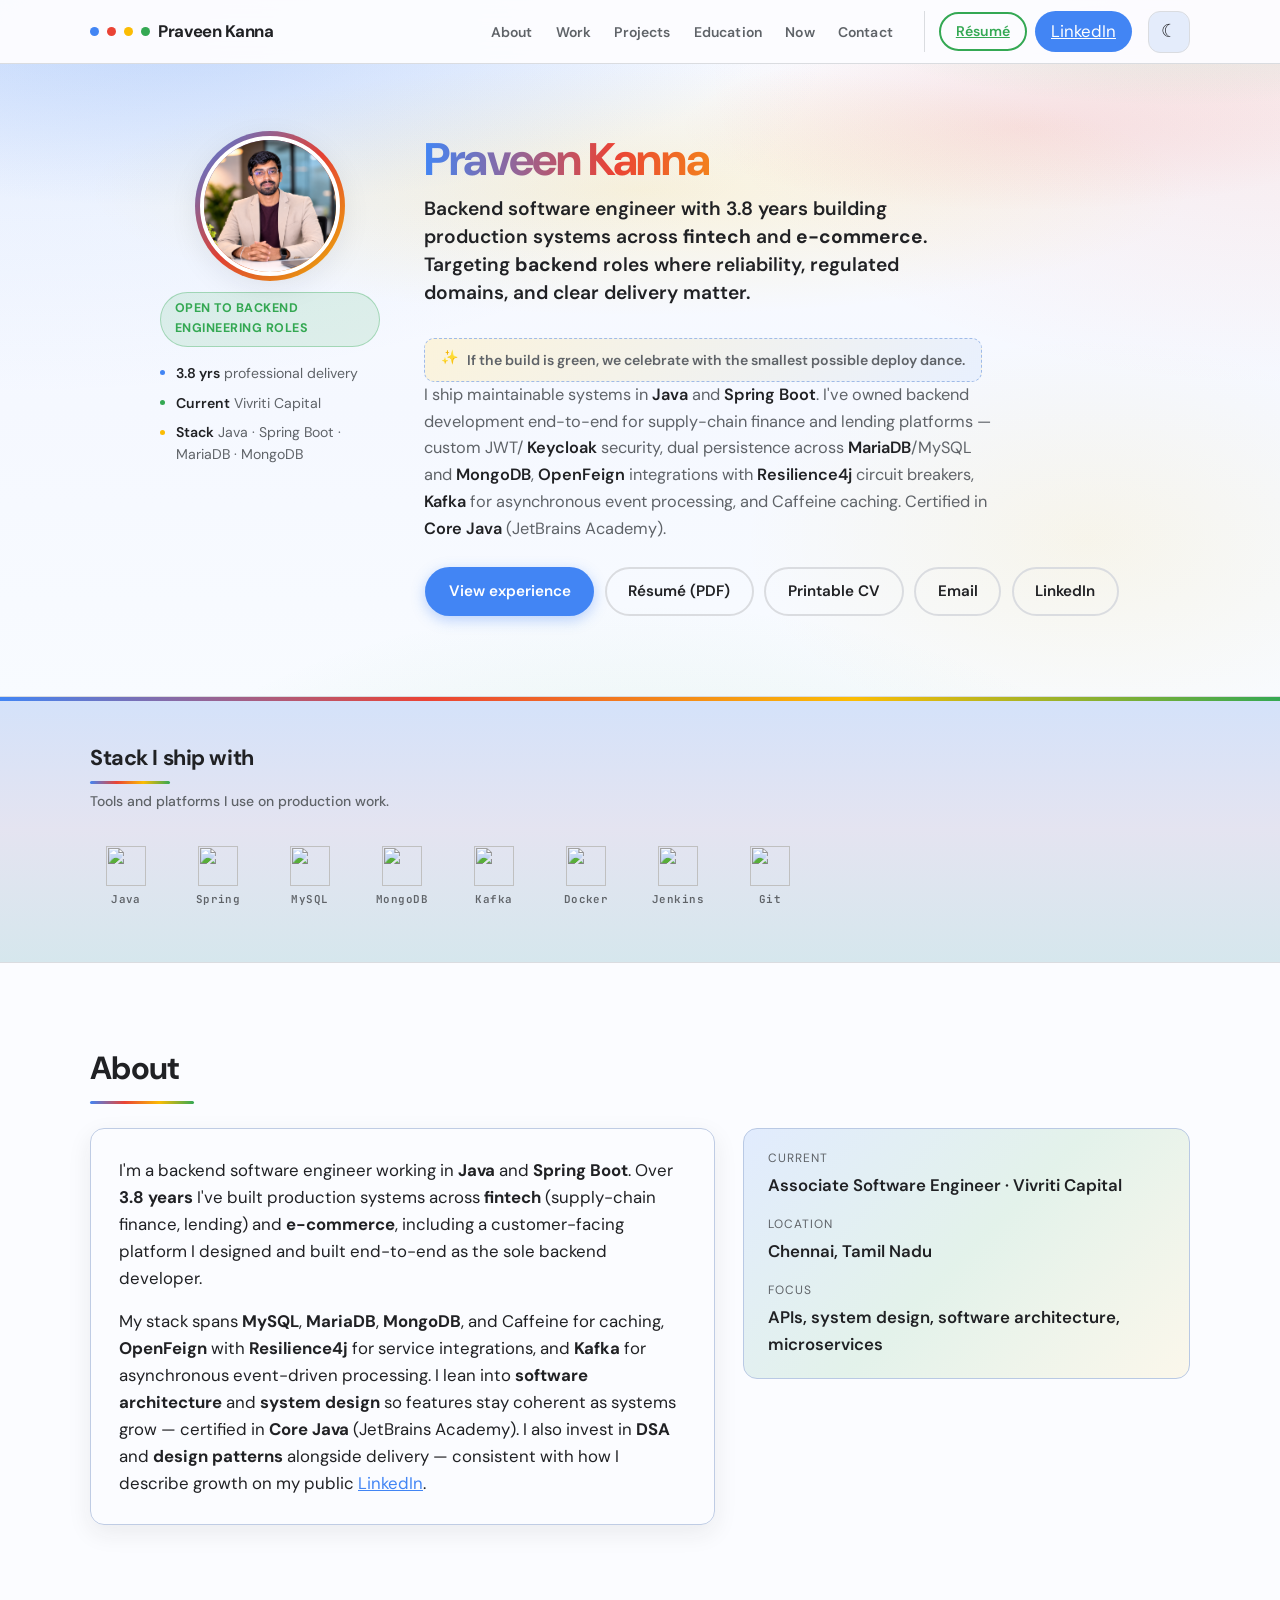
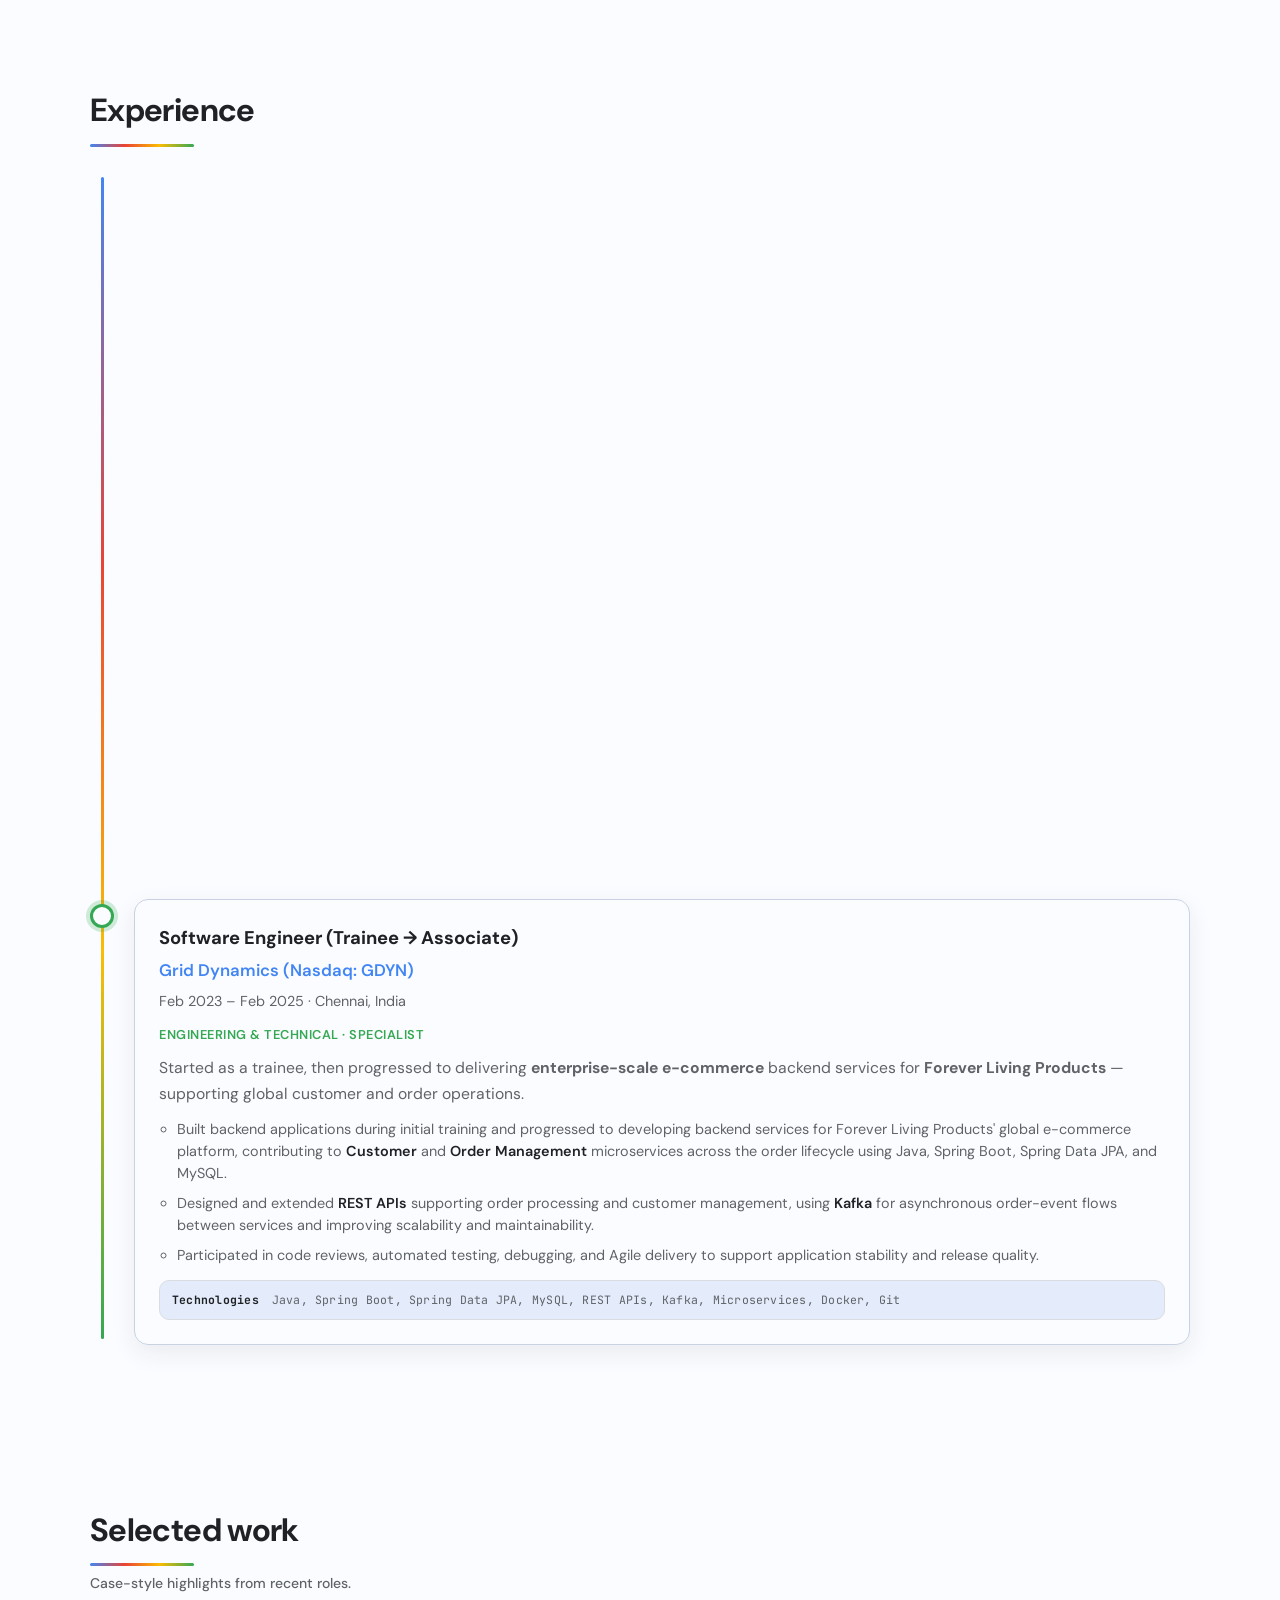
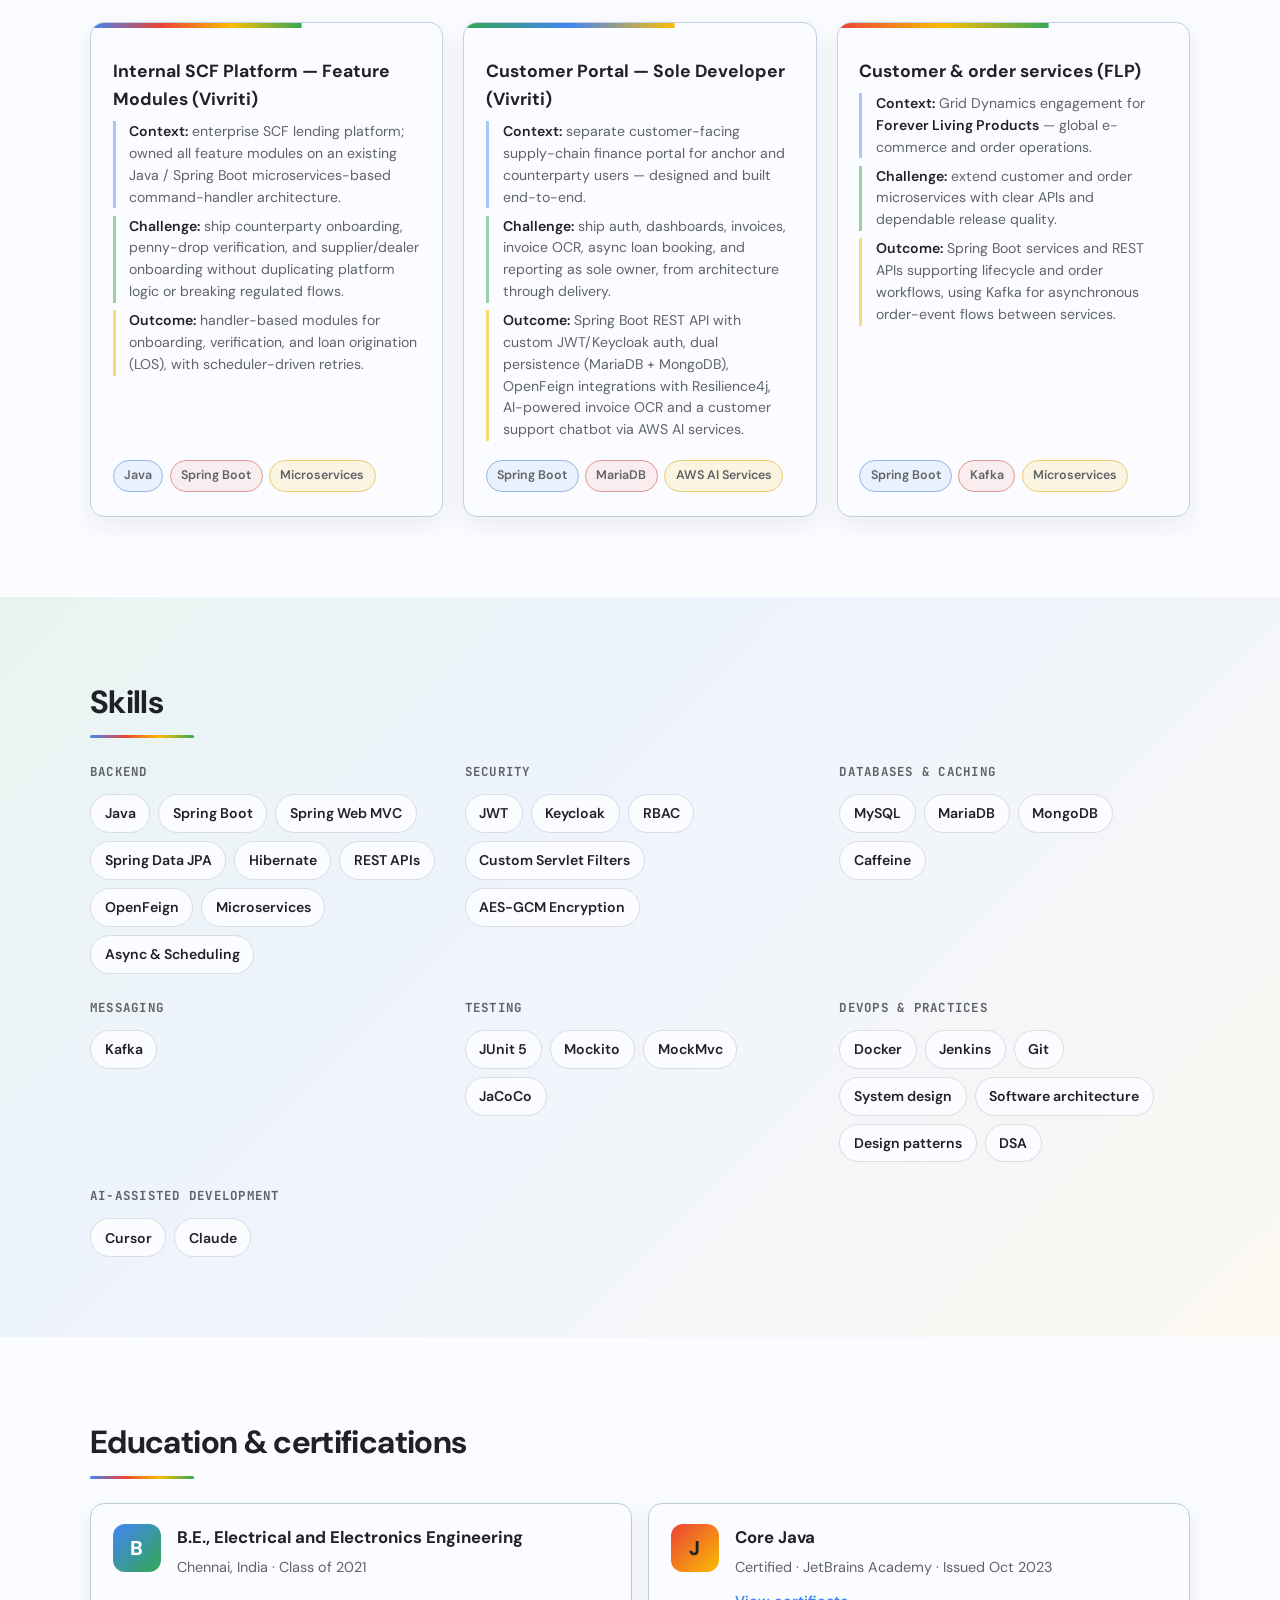
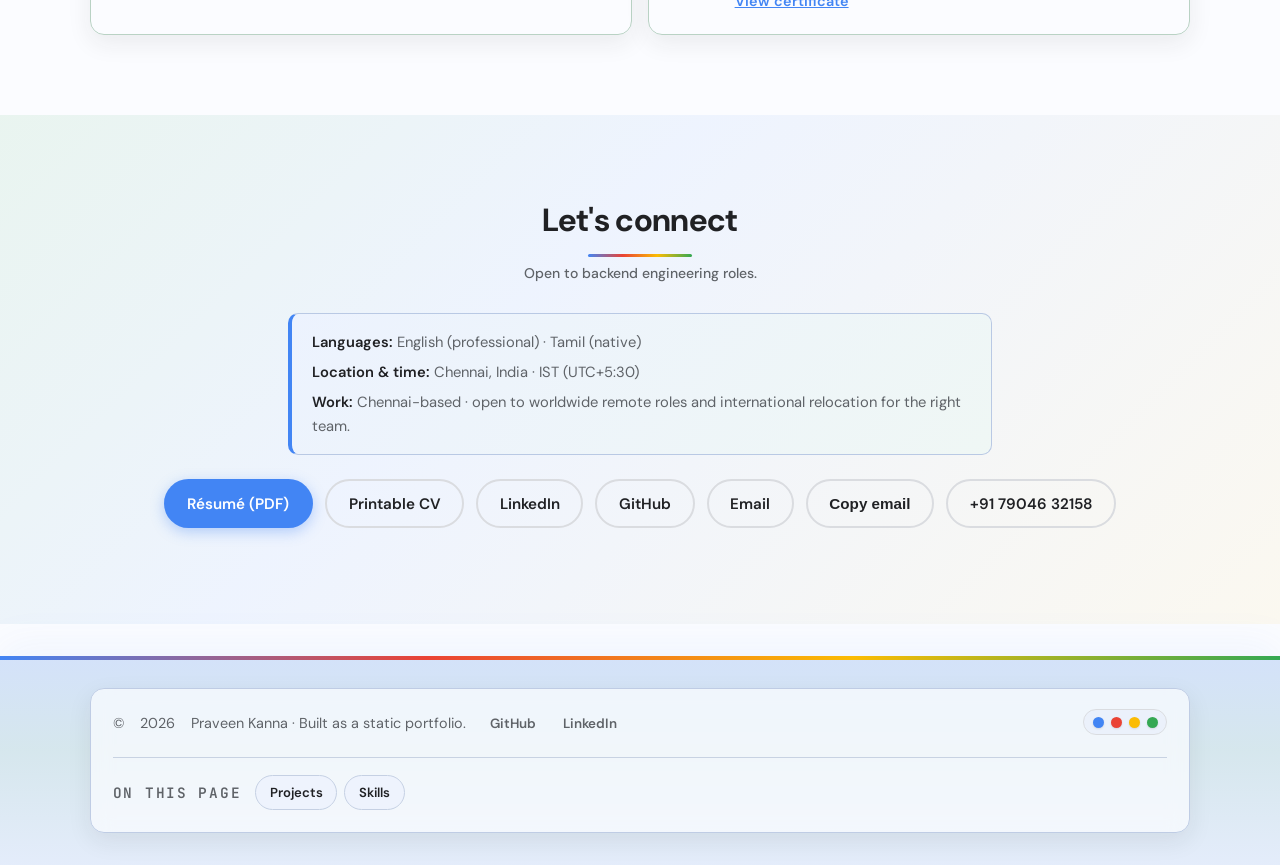
==== commit f87eb254: "resume" ====
--- a/index.html
+++ b/index.html
@@ -200,7 +200,7 @@
               <a class="btn btn-primary" href="#experience">View experience</a>
               <a
                 class="btn btn-ghost"
-                href="resume/Praveen-Kanna-Resume.pdf"
+                href="resume/Praveen_Kanna_Resume.pdf"
                 download
                 target="_blank"
                 rel="noopener noreferrer"
@@ -641,7 +641,7 @@
           <div class="contact-actions">
             <a
               class="btn btn-primary"
-              href="resume/Praveen-Kanna-Resume.pdf"
+              href="resume/Praveen_Kanna_Resume.pdf"
               download
               target="_blank"
               rel="noopener noreferrer"
